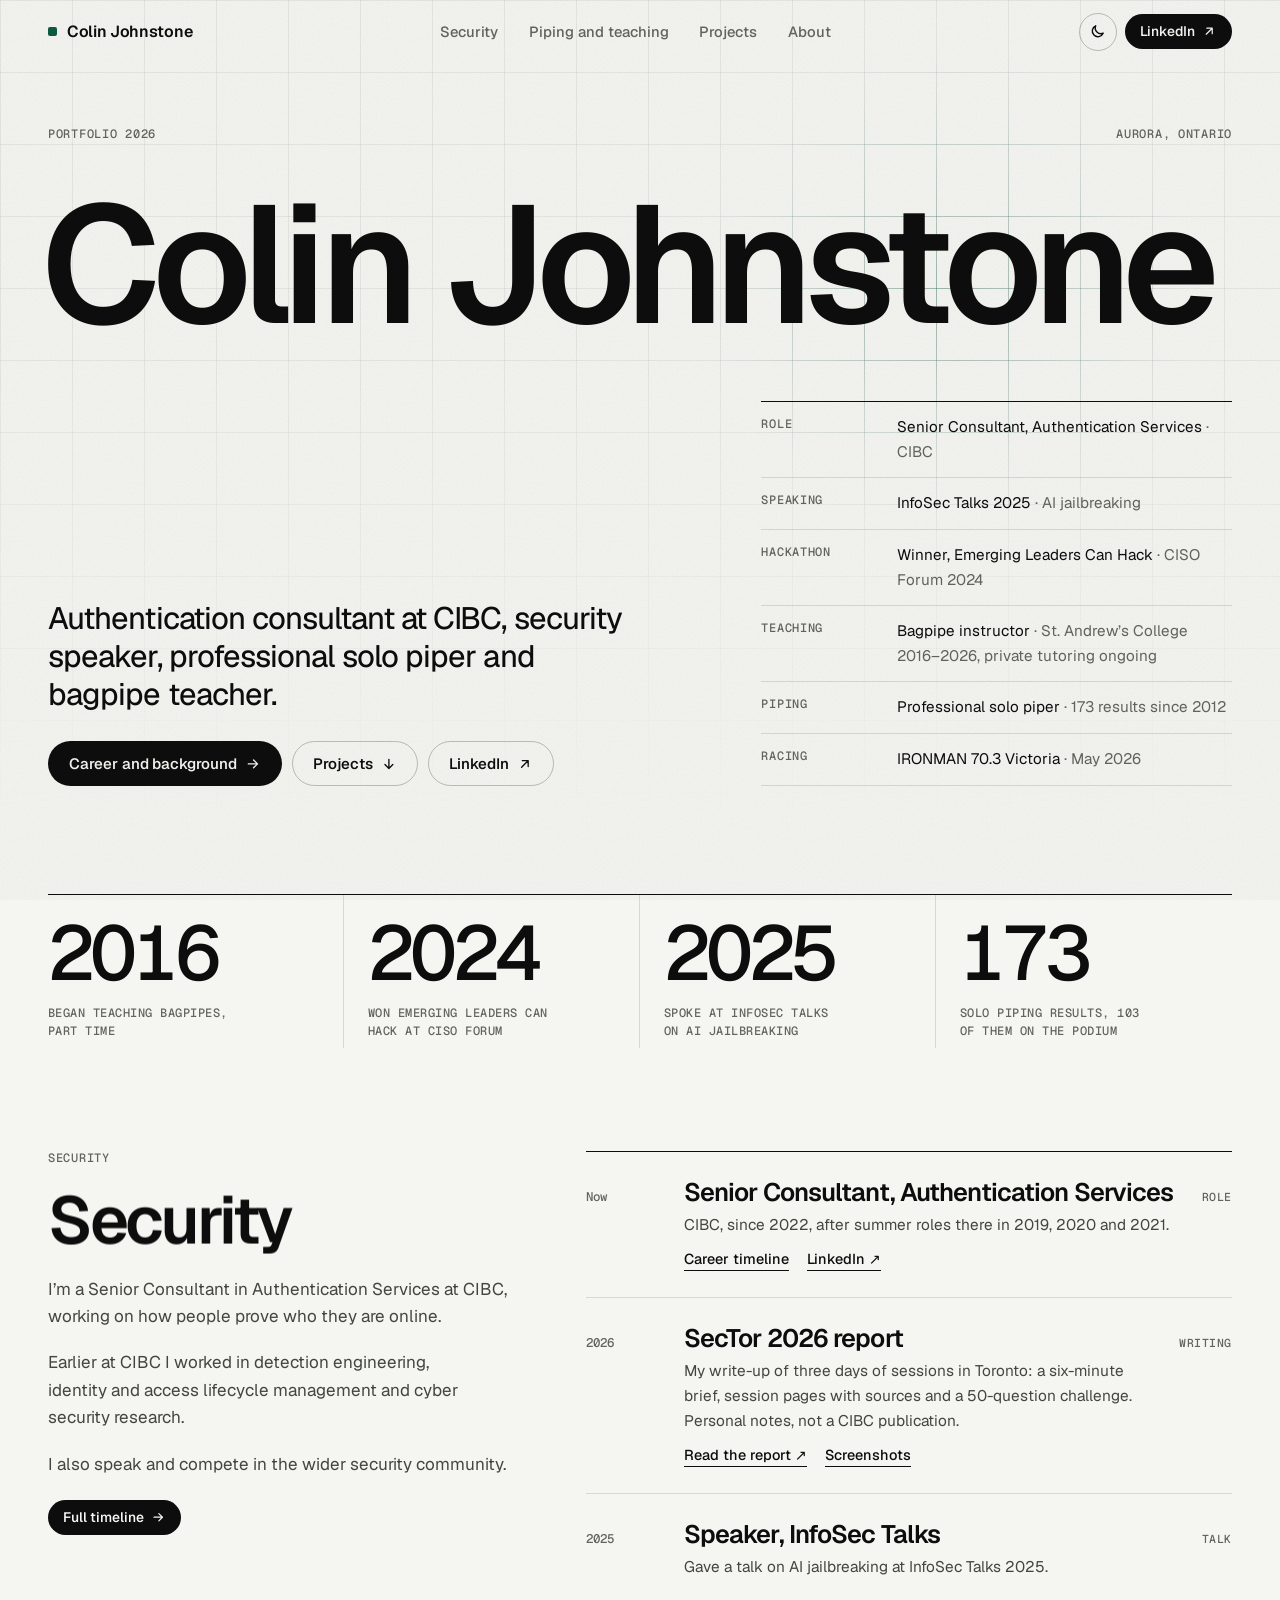
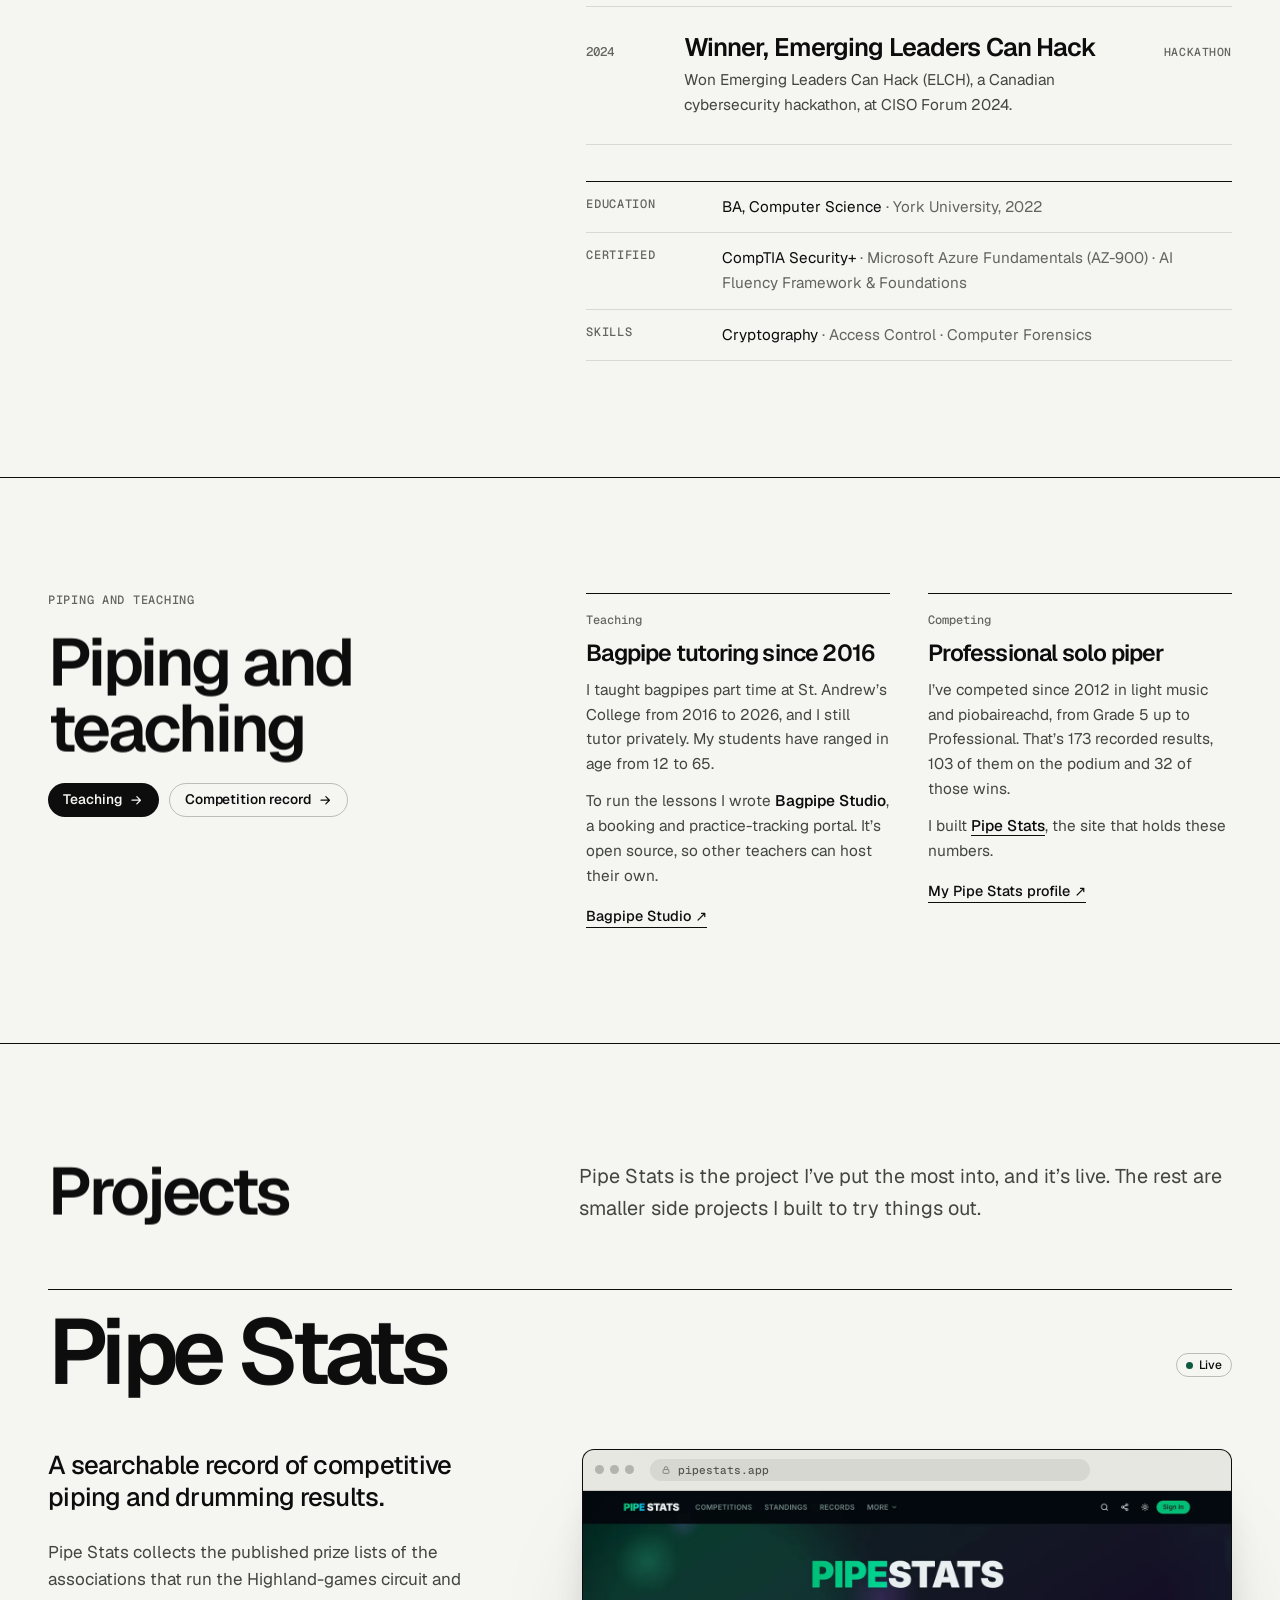
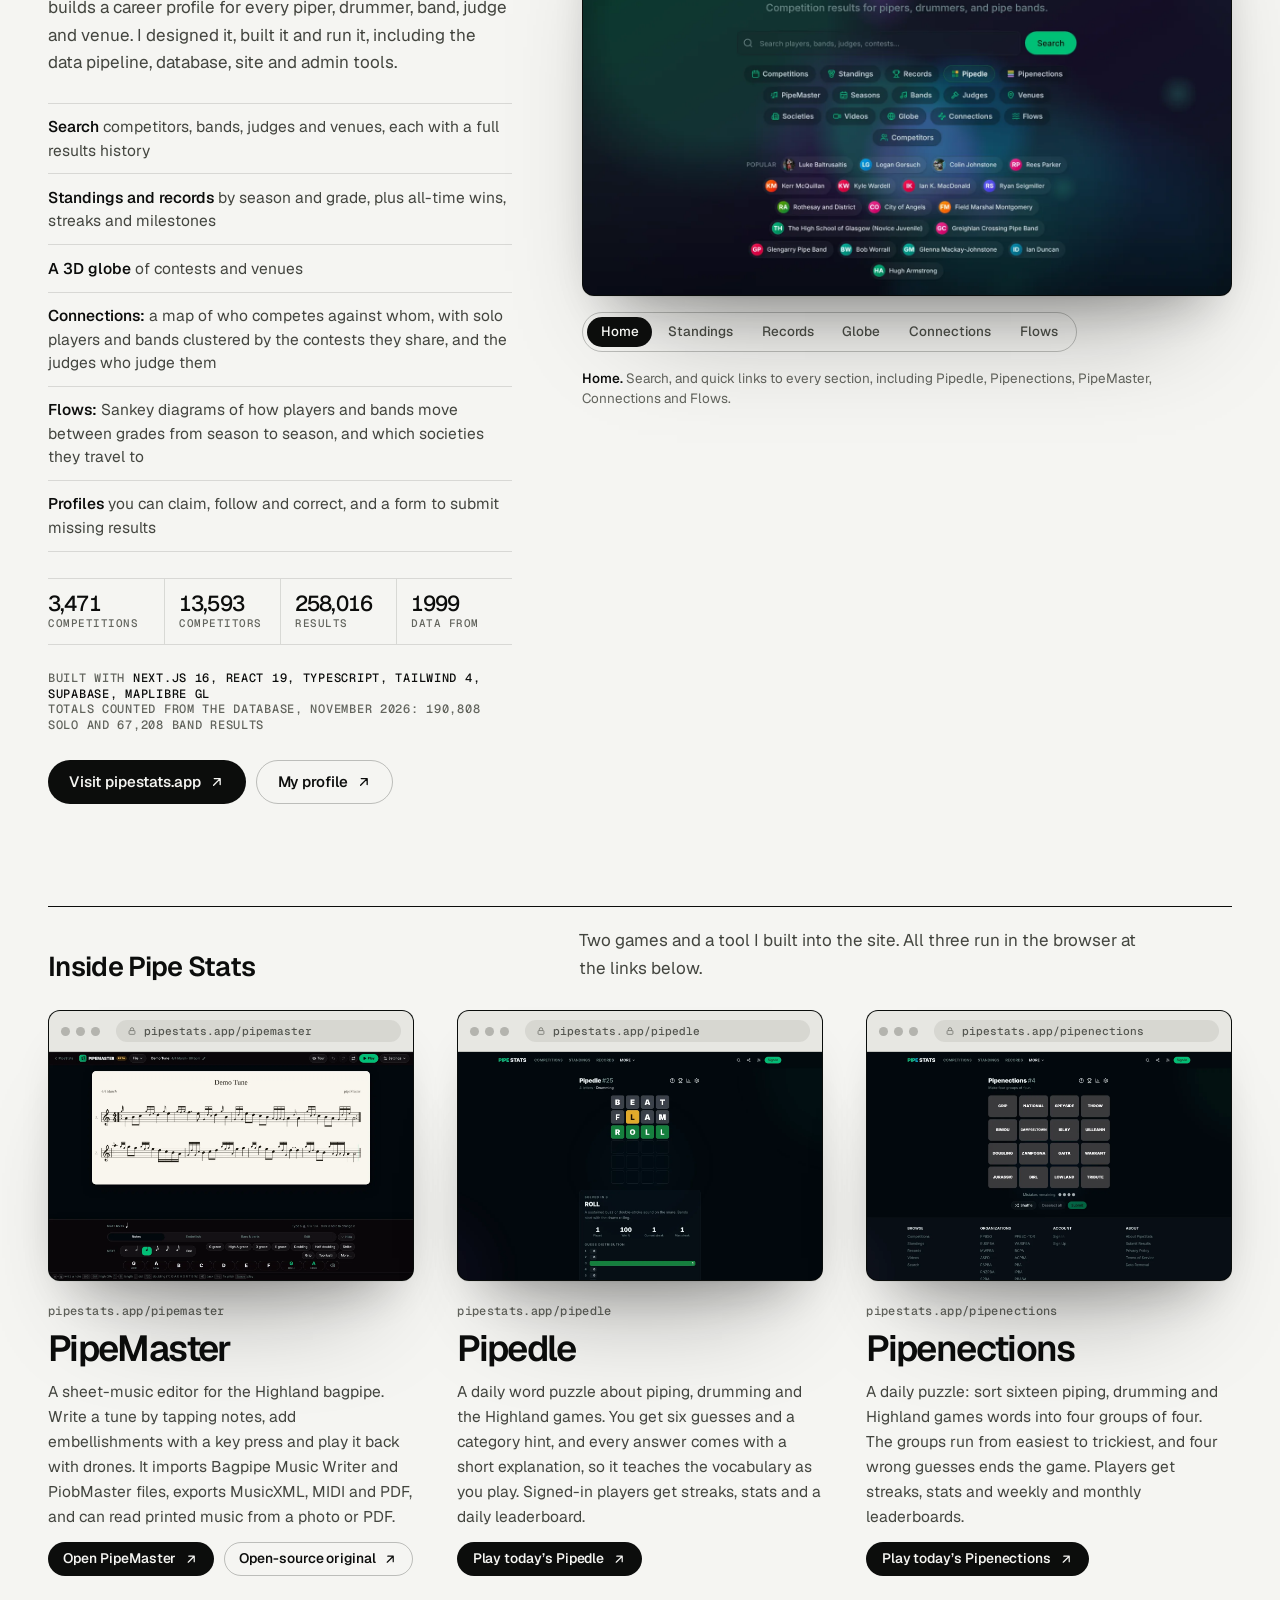
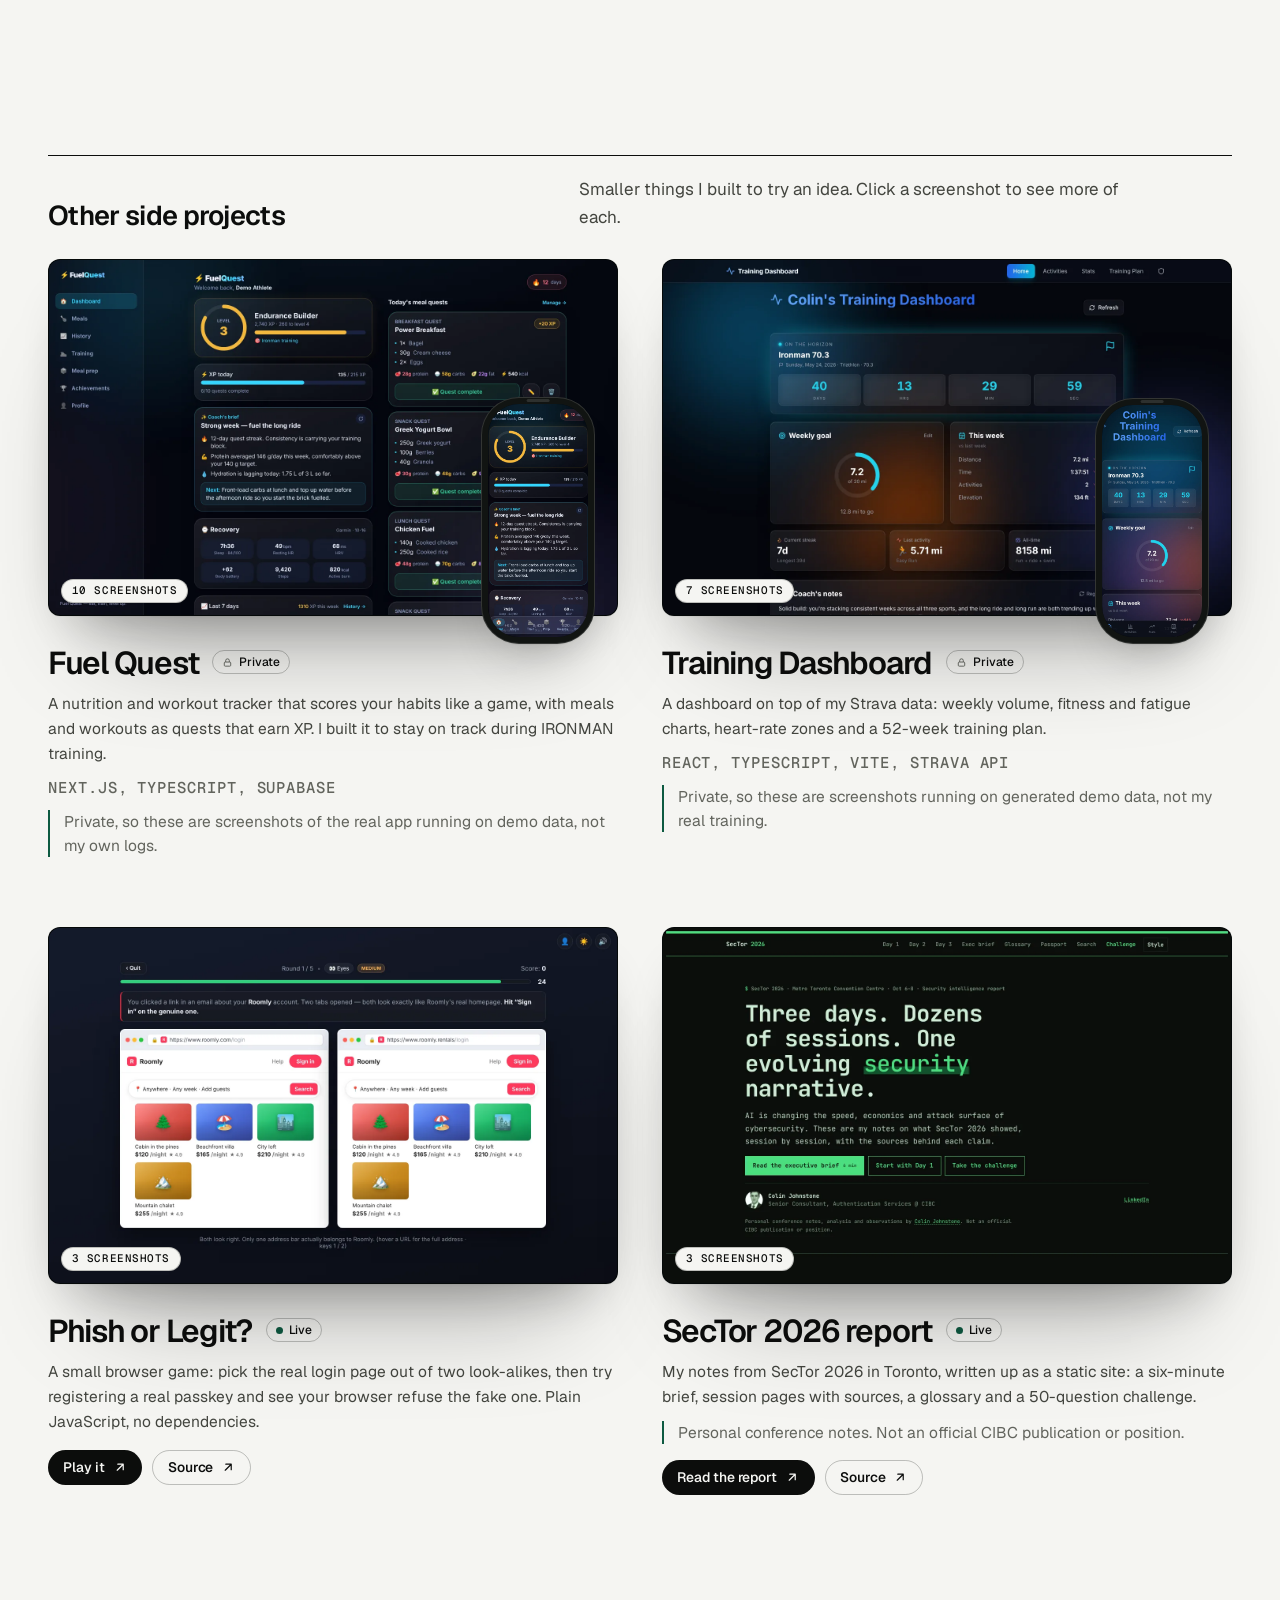
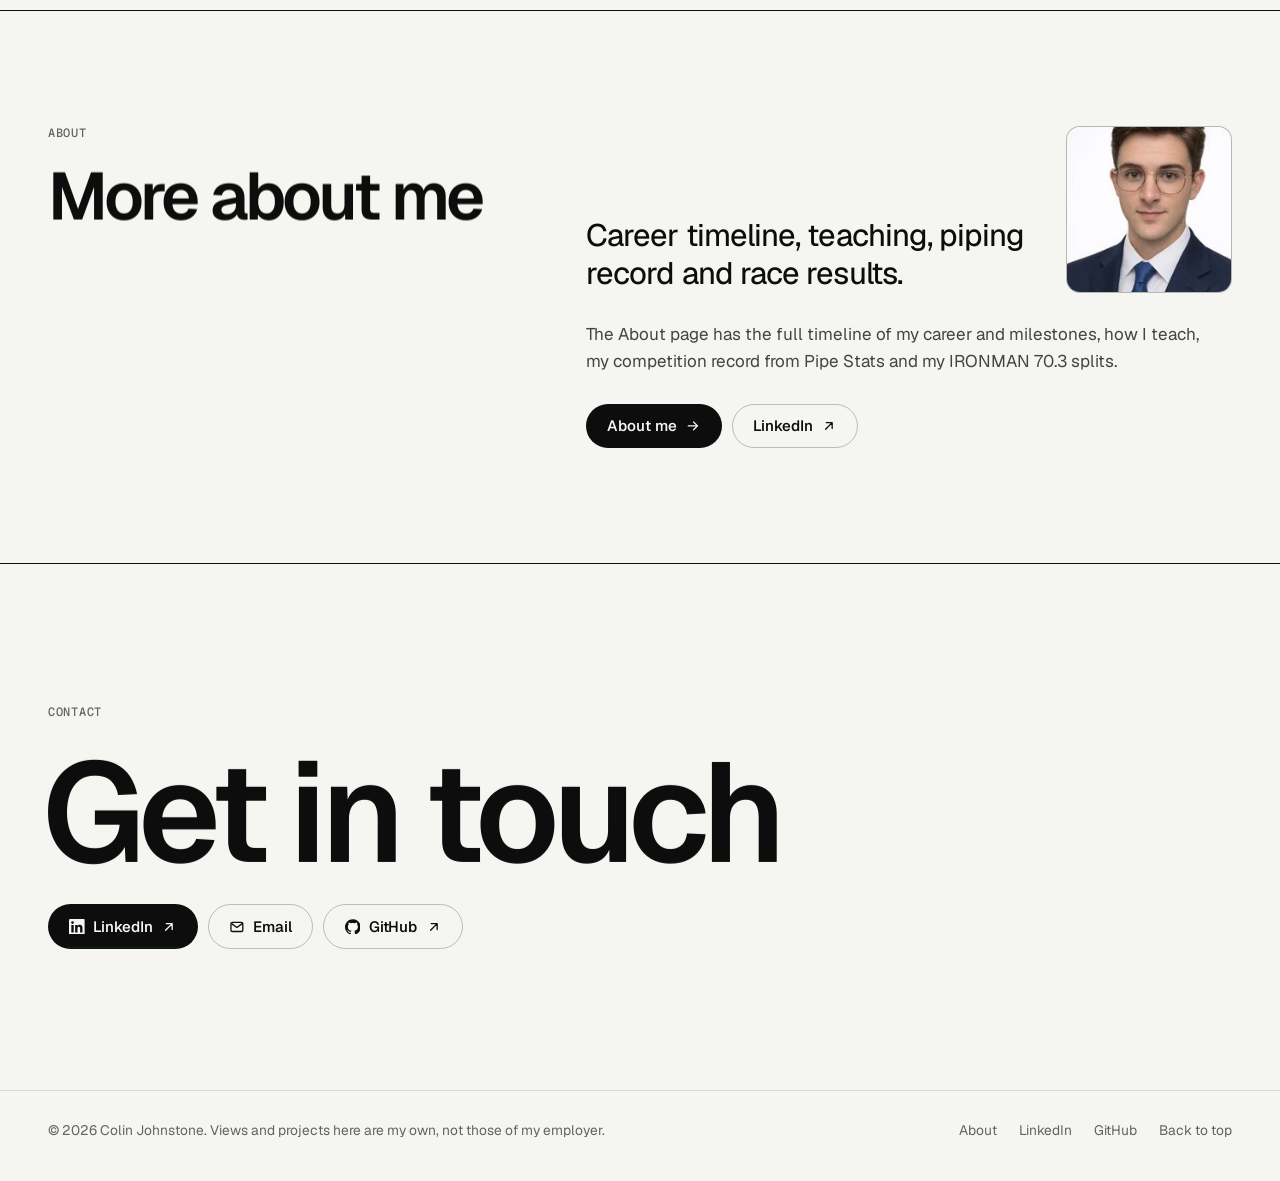
==== index.html @ cc75d5de "Update the Pipe Stats section with Pipenections, Connections and Flows New screenshots, taken from t" ====
<!doctype html>
<html lang="en" data-theme="light">
<head>
<meta charset="utf-8">
<meta name="viewport" content="width=device-width,initial-scale=1,viewport-fit=cover">
<title>Colin Johnstone — Portfolio</title>
<meta name="description" content="Colin Johnstone is a Senior Consultant in Authentication Services at CIBC, a security speaker and hackathon winner, a professional solo piper and a bagpipe teacher. Also on this site: Pipe Stats and a few side projects.">
<meta name="author" content="Colin Johnstone">
<meta name="theme-color" content="#f5f5f2">
<meta property="og:type" content="website">
<meta property="og:title" content="Colin Johnstone — Portfolio">
<meta property="og:description" content="Authentication consultant at CIBC, security speaker, professional solo piper and bagpipe teacher.">
<meta property="og:image" content="https://colinjohnstone.github.io/portfolio/assets/og.png">
<meta name="twitter:card" content="summary_large_image">
<link rel="icon" href="assets/favicon.svg" type="image/svg+xml">
<link rel="preload" href="assets/fonts/geist-latin-wght-normal.woff2" as="font" type="font/woff2" crossorigin>
<script>
  /* set the theme before first paint; the js class gates reveal animations */
  (function(){var d=document.documentElement;d.classList.add('js');var t=null;try{t=localStorage.getItem('theme')}catch(e){}
  if(!t)t=matchMedia('(prefers-color-scheme: dark)').matches?'dark':'light';d.setAttribute('data-theme',t);
  var m=document.querySelector('meta[name=theme-color]');if(m)m.content=t==='dark'?'#0a0b0a':'#f5f5f2'})();
</script>
<link rel="stylesheet" href="assets/css/site.css">
<noscript><style>.reveal,.reveal-clip{opacity:1!important;transform:none!important;clip-path:none!important}.wi{transform:none!important}</style></noscript>
</head>
<body class="page-home">
<a class="skip" href="#main">Skip to content</a>

<svg width="0" height="0" style="position:absolute" aria-hidden="true" focusable="false">
  <symbol id="i-arrow" viewBox="0 0 24 24"><path d="M7 17 17 7M8 7h9v9" fill="none" stroke="currentColor" stroke-width="2" stroke-linecap="round" stroke-linejoin="round"/></symbol>
  <symbol id="i-down" viewBox="0 0 24 24"><path d="M12 5v14M6 13l6 6 6-6" fill="none" stroke="currentColor" stroke-width="2" stroke-linecap="round" stroke-linejoin="round"/></symbol>
  <symbol id="i-right" viewBox="0 0 24 24"><path d="M5 12h14M13 6l6 6-6 6" fill="none" stroke="currentColor" stroke-width="2" stroke-linecap="round" stroke-linejoin="round"/></symbol>
  <symbol id="i-left" viewBox="0 0 24 24"><path d="M19 12H5M11 6l-6 6 6 6" fill="none" stroke="currentColor" stroke-width="2" stroke-linecap="round" stroke-linejoin="round"/></symbol>
  <symbol id="i-x" viewBox="0 0 24 24"><path d="M6 6l12 12M18 6 6 18" fill="none" stroke="currentColor" stroke-width="2" stroke-linecap="round"/></symbol>
  <symbol id="i-lock" viewBox="0 0 24 24"><rect x="5" y="11" width="14" height="9" rx="2" fill="none" stroke="currentColor" stroke-width="2"/><path d="M8 11V8a4 4 0 0 1 8 0v3" fill="none" stroke="currentColor" stroke-width="2"/></symbol>
  <symbol id="i-sun" viewBox="0 0 24 24"><circle cx="12" cy="12" r="4" fill="none" stroke="currentColor" stroke-width="2"/><path d="M12 2v2M12 20v2M4.9 4.9l1.4 1.4M17.7 17.7l1.4 1.4M2 12h2M20 12h2M4.9 19.1l1.4-1.4M17.7 6.3l1.4-1.4" stroke="currentColor" stroke-width="2" stroke-linecap="round"/></symbol>
  <symbol id="i-moon" viewBox="0 0 24 24"><path d="M20 14.5A8 8 0 0 1 9.5 4 8 8 0 1 0 20 14.5z" fill="none" stroke="currentColor" stroke-width="2" stroke-linejoin="round"/></symbol>
  <symbol id="i-mail" viewBox="0 0 24 24"><rect x="3" y="5" width="18" height="14" rx="2" fill="none" stroke="currentColor" stroke-width="2"/><path d="m4 7 8 6 8-6" fill="none" stroke="currentColor" stroke-width="2" stroke-linejoin="round"/></symbol>
  <symbol id="i-in" viewBox="0 0 24 24"><path fill="currentColor" d="M20.447 20.452h-3.554v-5.569c0-1.328-.027-3.037-1.852-3.037-1.853 0-2.136 1.445-2.136 2.939v5.667H9.351V9h3.414v1.561h.046c.477-.9 1.637-1.85 3.37-1.85 3.601 0 4.267 2.37 4.267 5.455v6.286zM5.337 7.433a2.062 2.062 0 1 1 0-4.125 2.062 2.062 0 0 1 0 4.125zm1.782 13.019H3.555V9h3.564v11.452zM22.225 0H1.771C.792 0 0 .774 0 1.729v20.542C0 23.227.792 24 1.771 24h20.451C23.2 24 24 23.227 24 22.271V1.729C24 .774 23.2 0 22.222 0z"/></symbol>
  <symbol id="i-gh" viewBox="0 0 24 24"><path fill="currentColor" d="M12 .297c-6.63 0-12 5.373-12 12 0 5.303 3.438 9.8 8.205 11.385.6.113.82-.258.82-.577 0-.285-.01-1.04-.015-2.04-3.338.724-4.042-1.61-4.042-1.61C4.422 18.07 3.633 17.7 3.633 17.7c-1.087-.744.084-.729.084-.729 1.205.084 1.838 1.236 1.838 1.236 1.07 1.835 2.809 1.305 3.495.998.108-.776.417-1.305.76-1.605-2.665-.3-5.466-1.332-5.466-5.93 0-1.31.465-2.38 1.235-3.22-.135-.303-.54-1.523.105-3.176 0 0 1.005-.322 3.3 1.23.96-.267 1.98-.399 3-.405 1.02.006 2.04.138 3 .405 2.28-1.552 3.285-1.23 3.285-1.23.645 1.653.24 2.873.12 3.176.765.84 1.23 1.91 1.23 3.22 0 4.61-2.805 5.625-5.475 5.92.42.36.81 1.096.81 2.22 0 1.606-.015 2.896-.015 3.286 0 .315.21.69.825.57C20.565 22.092 24 17.592 24 12.297c0-6.627-5.373-12-12-12"/></symbol>
</svg>

<div class="progress" aria-hidden="true"><i></i></div>
<div class="grain" aria-hidden="true"></div>

<header class="site-header" data-header>
  <a class="brand" href="./" aria-label="Colin Johnstone, home"><i aria-hidden="true"></i>Colin Johnstone</a>
  <nav class="nav" aria-label="Primary" data-nav>
    <a href="#security" data-spy="security">Security</a>
    <a href="#piping" data-spy="piping">Piping and teaching</a>
    <a href="#projects" data-spy="projects">Projects</a>
    <a href="about/">About</a>
  </nav>
  <div class="header-actions">
    <button class="icon-btn" type="button" data-theme-toggle aria-label="Switch to dark theme"><svg aria-hidden="true"><use href="#i-moon"/></svg></button>
    <a class="btn btn-primary btn-sm" href="https://www.linkedin.com/in/colin-johnstone-7a982a187/" target="_blank" rel="me noopener">LinkedIn <svg class="arr" aria-hidden="true"><use href="#i-arrow"/></svg></a>
    <button class="menu-btn" type="button" aria-expanded="false" aria-controls="mobile-menu" data-menu>Menu</button>
  </div>
</header>
<div class="mobile-menu" id="mobile-menu" data-mobile-menu aria-hidden="true">
  <a href="#security" style="--i:0">Security</a>
  <a href="#piping" style="--i:1">Piping and teaching</a>
  <a href="#projects" style="--i:2">Projects</a>
  <a href="about/" style="--i:3">About</a>
  <div class="mm-foot">
    <a class="btn btn-primary btn-sm" href="https://www.linkedin.com/in/colin-johnstone-7a982a187/" target="_blank" rel="me noopener">LinkedIn <svg class="arr" aria-hidden="true"><use href="#i-arrow"/></svg></a>
    <a class="btn btn-ghost btn-sm" href="https://github.com/ColinJohnstone" target="_blank" rel="noopener">GitHub <svg class="arr" aria-hidden="true"><use href="#i-arrow"/></svg></a>
  </div>
</div>

<main id="main">

<!-- ============================ HERO ============================ -->
<section class="hero" id="top" data-hero>
  <div class="hero-grid" aria-hidden="true"></div>
  <div class="container">
    <div class="hero-top label reveal"><span>Portfolio 2026</span><span>Aurora, Ontario</span></div>
    <h1 class="display" data-split>Colin Johnstone</h1>
    <div class="hero-lower">
      <div class="hero-copy">
        <p class="lead reveal" style="--d:500">Authentication consultant at CIBC, security speaker, professional solo piper and bagpipe teacher.</p>
        <div class="actions reveal" style="--d:620">
          <a class="btn btn-primary" href="about/">Career and background <svg class="fwd" aria-hidden="true"><use href="#i-right"/></svg></a>
          <a class="btn btn-ghost" href="#projects">Projects <svg class="dwn" aria-hidden="true"><use href="#i-down"/></svg></a>
          <a class="btn btn-ghost" href="https://www.linkedin.com/in/colin-johnstone-7a982a187/" target="_blank" rel="me noopener">LinkedIn <svg class="arr" aria-hidden="true"><use href="#i-arrow"/></svg></a>
        </div>
      </div>
      <dl class="glance reveal" style="--d:600">
        <div><dt>Role</dt><dd>Senior Consultant, Authentication Services <span>· CIBC</span></dd></div>
        <div><dt>Speaking</dt><dd>InfoSec Talks 2025 <span>· AI jailbreaking</span></dd></div>
        <div><dt>Hackathon</dt><dd>Winner, Emerging Leaders Can Hack <span>· CISO Forum 2024</span></dd></div>
        <div><dt>Teaching</dt><dd>Bagpipe instructor <span>· St. Andrew’s College 2016–2026, private tutoring ongoing</span></dd></div>
        <div><dt>Piping</dt><dd>Professional solo piper <span>· 173 results since 2012</span></dd></div>
        <div><dt>Racing</dt><dd>IRONMAN 70.3 Victoria <span>· May 2026</span></dd></div>
      </dl>
    </div>
  </div>
</section>

<!-- ============================ HIGHLIGHTS ============================ -->
<section class="stats container" aria-label="Highlights">
  <dl class="stat-grid">
    <div class="stat reveal"><dt>Began teaching bagpipes, part time</dt><dd>2016</dd></div>
    <div class="stat reveal" style="--d:100"><dt>Won Emerging Leaders Can Hack at CISO Forum</dt><dd>2024</dd></div>
    <div class="stat reveal" style="--d:200"><dt>Spoke at InfoSec Talks on AI jailbreaking</dt><dd>2025</dd></div>
    <div class="stat reveal" style="--d:300"><dt>Solo piping results, 103 of them on the podium</dt><dd><span data-count="173">173</span></dd></div>
  </dl>
</section>

<!-- ============================ SECURITY ============================ -->
<section class="section" id="security" style="padding-top:0">
  <div class="container">
    <div class="split">
      <div class="sticky">
        <span class="label reveal">Security</span>
        <h2 class="h2" data-split>Security</h2>
        <div class="prose reveal" style="--d:150">
          <p>I’m a Senior Consultant in Authentication Services at CIBC, working on how people prove who they are online.</p>
          <p>Earlier at CIBC I worked in detection engineering, identity and access lifecycle management and cyber security research.</p>
          <p>I also speak and compete in the wider security community.</p>
        </div>
        <div class="actions reveal" style="--d:250">
          <a class="btn btn-primary btn-sm" href="about/#career">Full timeline <svg class="fwd" aria-hidden="true"><use href="#i-right"/></svg></a>
        </div>
      </div>
      <div style="display:grid;gap:36px">
      <ul class="record">
        <li class="reveal">
          <time>Now</time>
          <div><h3>Senior Consultant, Authentication Services</h3><p>CIBC, since 2022, after summer roles there in 2019, 2020 and 2021.</p>
            <div class="links"><a class="link" href="about/#career">Career timeline</a><a class="link" href="https://www.linkedin.com/in/colin-johnstone-7a982a187/" target="_blank" rel="me noopener">LinkedIn ↗</a></div></div>
          <span class="kind">Role</span>
        </li>
        <li class="reveal">
          <time>2026</time>
          <div><h3>SecTor 2026 report</h3><p>My write-up of three days of sessions in Toronto: a six-minute brief, session pages with sources and a 50-question challenge. Personal notes, not a CIBC publication.</p>
            <div class="links"><a class="link" href="https://colinjohnstone.github.io/sector-2026/" target="_blank" rel="noopener">Read the report ↗</a><a class="link" href="#sector-2026">Screenshots</a></div></div>
          <span class="kind">Writing</span>
        </li>
        <li class="reveal">
          <time>2025</time>
          <div><h3>Speaker, InfoSec Talks</h3><p>Gave a talk on AI jailbreaking at InfoSec Talks 2025.</p></div>
          <span class="kind">Talk</span>
        </li>
        <li class="reveal">
          <time>2024</time>
          <div><h3>Winner, Emerging Leaders Can Hack</h3><p>Won Emerging Leaders Can Hack (ELCH), a Canadian cybersecurity hackathon, at CISO Forum 2024.</p></div>
          <span class="kind">Hackathon</span>
        </li>
      </ul>
      <dl class="glance reveal">
        <div><dt>Education</dt><dd>BA, Computer Science <span>· York University, 2022</span></dd></div>
        <div><dt>Certified</dt><dd>CompTIA Security+ <span>· Microsoft Azure Fundamentals (AZ-900) · AI Fluency Framework &amp; Foundations</span></dd></div>
        <div><dt>Skills</dt><dd>Cryptography <span>· Access Control · Computer Forensics</span></dd></div>
      </dl>
      </div>
    </div>
  </div>
</section>

<!-- ============================ PIPING AND TEACHING ============================ -->
<section class="section" id="piping" style="border-top:1px solid var(--ink)">
  <div class="container">
    <div class="split">
      <div class="sticky">
        <span class="label reveal">Piping and teaching</span>
        <h2 class="h2" data-split>Piping and teaching</h2>
        <div class="actions reveal" style="--d:200">
          <a class="btn btn-primary btn-sm" href="about/#teaching">Teaching <svg class="fwd" aria-hidden="true"><use href="#i-right"/></svg></a>
          <a class="btn btn-ghost btn-sm" href="about/#piping">Competition record <svg class="fwd" aria-hidden="true"><use href="#i-right"/></svg></a>
        </div>
      </div>
      <div class="cards-2">
        <article class="card reveal">
          <span class="no">Teaching</span>
          <h3>Bagpipe tutoring since 2016</h3>
          <p>I taught bagpipes part time at St. Andrew’s College from 2016 to 2026, and I still tutor privately. My students have ranged in age from 12 to 65.</p>
          <p>To run the lessons I wrote <b>Bagpipe Studio</b>, a booking and practice-tracking portal. It’s open source, so other teachers can host their own.</p>
          <div class="links"><a class="link" href="https://github.com/ColinJohnstone/bagpipe-studio-template" target="_blank" rel="noopener">Bagpipe Studio ↗</a></div>
        </article>
        <article class="card reveal" style="--d:100">
          <span class="no">Competing</span>
          <h3>Professional solo piper</h3>
          <p>I’ve competed since 2012 in light music and piobaireachd, from Grade 5 up to Professional. That’s 173 recorded results, 103 of them on the podium and 32 of those wins.</p>
          <p>I built <a class="link" href="#pipe-stats">Pipe Stats</a>, the site that holds these numbers.</p>
          <div class="links"><a class="link" href="https://pipestats.app/competitors/johnstone-colin" target="_blank" rel="noopener">My Pipe Stats profile ↗</a></div>
        </article>
      </div>
    </div>
  </div>
</section>

<!-- ============================ PROJECTS ============================ -->
<section class="section" id="projects" style="border-top:1px solid var(--ink);padding-bottom:0">
  <div class="container">
    <header class="section-head">
      <h2 class="h2" data-split>Projects</h2>
      <p class="copy reveal" style="--d:150">Pipe Stats is the project I’ve put the most into, and it’s live. The rest are smaller side projects I built to try things out.</p>
    </header>
  </div>

<!-- ======================== PIPE STATS ======================== -->
<article class="project" id="pipe-stats" style="padding-top:0">
  <div class="container">
    <header class="project-head solo">
      <h3 class="h2 project-title" data-split>Pipe Stats</h3>
      <div class="chips"><span class="chip chip-live"><i class="dot"></i>Live</span></div>
    </header>
    <div class="project-grid">
      <div class="project-text">
        <p class="project-pitch reveal">A searchable record of competitive piping and drumming results.</p>
        <p class="copy reveal">Pipe Stats collects the published prize lists of the associations that run the Highland-games circuit and builds a career profile for every piper, drummer, band, judge and venue. I designed it, built it and run it, including the data pipeline, database, site and admin tools.</p>
        <ul class="feature-list reveal">
          <li><b>Search</b> competitors, bands, judges and venues, each with a full results history</li>
          <li><b>Standings and records</b> by season and grade, plus all-time wins, streaks and milestones</li>
          <li><b>A 3D globe</b> of contests and venues</li>
          <li><b>Connections:</b> a map of who competes against whom, with solo players and bands clustered by the contests they share, and the judges who judge them</li>
          <li><b>Flows:</b> Sankey diagrams of how players and bands move between grades from season to season, and which societies they travel to</li>
          <li><b>Profiles</b> you can claim, follow and correct, and a form to submit missing results</li>
        </ul>
        <dl class="facts reveal"><div><dd>3,471</dd><dt>competitions</dt></div><div><dd>13,593</dd><dt>competitors</dt></div><div><dd>258,016</dd><dt>results</dt></div><div><dd>1999</dd><dt>data from</dt></div></dl>
        <p class="label reveal">Built with <b>Next.js 16, React 19, TypeScript, Tailwind 4, Supabase, MapLibre GL</b><br>Totals counted from the database, November 2026: 190,808 solo and 67,208 band results</p>
        <div class="actions reveal">
          <a class="btn btn-primary" href="https://pipestats.app" target="_blank" rel="noopener">Visit pipestats.app <svg class="arr" aria-hidden="true"><use href="#i-arrow"/></svg></a>
          <a class="btn btn-ghost" href="https://pipestats.app/competitors/johnstone-colin" target="_blank" rel="noopener">My profile <svg class="arr" aria-hidden="true"><use href="#i-arrow"/></svg></a>
        </div>
      </div>
      <div class="project-media pin">
        <div class="showcase reveal" data-showcase data-gallery="Pipe Stats">
          <div class="device">
            <div class="device-bar"><i></i><i></i><i></i><span class="url"><svg aria-hidden="true"><use href="#i-lock"/></svg>pipestats.app</span></div>
            <div class="device-screen">
              <figure class="shot is-active" data-lb data-title="Home" data-caption="<b>Home.</b> Search, and quick links to every section, including Pipedle, Pipenections, PipeMaster, Connections and Flows."><img src="assets/img/ps-home.webp" width="1440" height="900" alt="Pipe Stats home page with a search bar and quick links to Competitions, Standings, Records, Pipedle, Pipenections, PipeMaster, Connections, Flows and more." loading="lazy"></figure>
              <figure class="shot" data-lb data-title="Standings" data-caption="<b>Standings.</b> The 2026 season by grade, across every society."><img src="assets/img/ps-standings.webp" width="1440" height="900" alt="Pipe Stats 2026 standings page showing season leaders for light music, piobaireachd, drumming and pipe bands." loading="lazy"></figure>
              <figure class="shot" data-lb data-title="Records" data-caption="<b>Records and milestones.</b> Most wins, longest streaks, longest careers."><img src="assets/img/ps-records.webp" width="1440" height="900" alt="Pipe Stats records page with cards for most wins and longest winning streak." loading="lazy"></figure>
              <figure class="shot" data-lb data-title="Globe" data-caption="<b>Globe.</b> Every contest and venue, clustered by society."><img src="assets/img/ps-globe.webp" width="1440" height="900" alt="Pipe Stats 3D globe with clusters of contests across North America and the UK." loading="lazy"></figure>
              <figure class="shot" data-lb data-title="Connections" data-caption="<b>Connections.</b> Solo players as circles, clustered by the contests they share. Switch to bands, add the judges or group by society."><img src="assets/img/ps-connections.webp" width="1440" height="900" alt="Pipe Stats Connections map: thousands of coloured circles in clusters labelled by society and grade, such as EUSPBA Grade 1 and PPBSO Grade 2." loading="lazy"></figure>
              <figure class="shot" data-lb data-title="Flows" data-caption="<b>Flows.</b> Each column is a season. The bands show where players went next, from grade to grade, with those who joined or stopped."><img src="assets/img/ps-flows.webp" width="1440" height="900" alt="Pipe Stats Flows page: a Sankey diagram of solo players moving between grades from 2021 to 2026, with New and Stopped blocks." loading="lazy"></figure>
            </div>
          </div>
          <div class="tabs" role="tablist" aria-label="Pipe Stats screens"></div>
          <p class="caption" aria-live="polite"></p>
        </div>
      </div>
    </div>

    <div style="margin-top:clamp(56px,8vw,104px)">
      <div class="subhead">
        <h3 class="h3 reveal">Inside Pipe Stats</h3>
        <p class="reveal">Two games and a tool I built into the site. All three run in the browser at the links below.</p>
      </div>
      <div class="sub-grid">
        <article class="sub-card reveal" data-gallery="PipeMaster" id="pipemaster">
          <div class="device">
            <div class="device-bar"><i></i><i></i><i></i><span class="url"><svg aria-hidden="true"><use href="#i-lock"/></svg>pipestats.app/pipemaster</span></div>
            <div class="device-screen" data-showcase-mini>
              <figure class="shot is-active" data-lb data-title="Editor" data-caption="<b>PipeMaster.</b> A demo tune engraved in pipe-music style."><img src="assets/img/pm-editor.webp" width="1440" height="900" alt="PipeMaster editor showing an engraved bagpipe tune with a note palette underneath." loading="lazy"></figure>
              <figure class="shot" data-lb data-title="Embellishments" data-caption="<b>Embellishments.</b> Doublings, grips, taorluaths and birls from the palette."><img src="assets/img/pm-embellish.webp" width="1440" height="900" alt="PipeMaster embellishment palette with grace notes, doublings, strikes and grips." loading="lazy"></figure>
            </div>
          </div>
          <div class="sub-body">
            <span class="path">pipestats.app/pipemaster</span>
            <h4>PipeMaster</h4>
            <p>A sheet-music editor for the Highland bagpipe. Write a tune by tapping notes, add embellishments with a key press and play it back with drones. It imports Bagpipe Music Writer and PiobMaster files, exports MusicXML, MIDI and PDF, and can read printed music from a photo or PDF.</p>
            <div class="actions">
              <a class="btn btn-primary btn-sm" href="https://pipestats.app/pipemaster" target="_blank" rel="noopener">Open PipeMaster <svg class="arr" aria-hidden="true"><use href="#i-arrow"/></svg></a>
              <a class="btn btn-ghost btn-sm" href="https://github.com/ColinJohnstone/pipeMaster" target="_blank" rel="noopener">Open-source original <svg class="arr" aria-hidden="true"><use href="#i-arrow"/></svg></a>
            </div>
          </div>
        </article>
        <article class="sub-card reveal" style="--d:120" data-gallery="Pipedle" id="pipedle">
          <div class="device">
            <div class="device-bar"><i></i><i></i><i></i><span class="url"><svg aria-hidden="true"><use href="#i-lock"/></svg>pipestats.app/pipedle</span></div>
            <div class="device-screen single" style="cursor:zoom-in">
              <figure class="shot" data-lb data-title="Pipedle" data-caption="<b>Pipedle #25.</b> Solved in three guesses: ROLL, a drumming term."><img src="assets/img/pd-board.webp" width="1440" height="900" alt="Pipedle word puzzle board with a solved four-letter word and a definition." loading="lazy"></figure>
            </div>
          </div>
          <div class="sub-body">
            <span class="path">pipestats.app/pipedle</span>
            <h4>Pipedle</h4>
            <p>A daily word puzzle about piping, drumming and the Highland games. You get six guesses and a category hint, and every answer comes with a short explanation, so it teaches the vocabulary as you play. Signed-in players get streaks, stats and a daily leaderboard.</p>
            <div class="actions">
              <a class="btn btn-primary btn-sm" href="https://pipestats.app/pipedle" target="_blank" rel="noopener">Play today’s Pipedle <svg class="arr" aria-hidden="true"><use href="#i-arrow"/></svg></a>
            </div>
          </div>
        </article>
        <article class="sub-card reveal" style="--d:240" data-gallery="Pipenections" id="pipenections">
          <div class="device">
            <div class="device-bar"><i></i><i></i><i></i><span class="url"><svg aria-hidden="true"><use href="#i-lock"/></svg>pipestats.app/pipenections</span></div>
            <div class="device-screen" data-showcase-mini>
              <figure class="shot is-active" data-lb data-title="Board" data-caption="<b>Pipenections #4.</b> Sixteen tiles to sort into four groups of four."><img src="assets/img/pn-board.webp" width="1440" height="900" alt="Pipenections board with sixteen word tiles, including SPEYSIDE, UILLEANN, GRIP and WARRANT, and four mistakes remaining." loading="lazy"></figure>
              <figure class="shot" data-lb data-title="Solved" data-caption="<b>Solved.</b> The four groups run from easiest (yellow) to trickiest (purple), with a streak and stats."><img src="assets/img/pn-solved.webp" width="1440" height="900" alt="A solved Pipenections puzzle: whisky regions, bagpipes of other lands, light music embellishments and hidden Scottish islands, with play statistics underneath." loading="lazy"></figure>
            </div>
          </div>
          <div class="sub-body">
            <span class="path">pipestats.app/pipenections</span>
            <h4>Pipenections</h4>
            <p>A daily puzzle: sort sixteen piping, drumming and Highland games words into four groups of four. The groups run from easiest to trickiest, and four wrong guesses ends the game. Players get streaks, stats and weekly and monthly leaderboards.</p>
            <div class="actions">
              <a class="btn btn-primary btn-sm" href="https://pipestats.app/pipenections" target="_blank" rel="noopener">Play today’s Pipenections <svg class="arr" aria-hidden="true"><use href="#i-arrow"/></svg></a>
            </div>
          </div>
        </article>
      </div>
    </div>
  </div>
</article>

<!-- ======================== SIDE PROJECTS ======================== -->
<div class="side" id="side-projects">
  <div class="container">
    <div class="subhead">
      <h3 class="h3 reveal">Other side projects</h3>
      <p class="reveal">Smaller things I built to try an idea. Click a screenshot to see more of each.</p>
    </div>
    <div class="side-grid">

      <article class="side-card reveal" id="fuel-quest" data-gallery="Fuel Quest">
        <figure class="side-main" data-lb data-caption="<b>Dashboard.</b> Level, quests, the daily brief and recovery metrics, on desktop.">
          <div class="side-shot"><img src="assets/img/fq-desk-dashboard.webp" width="1440" height="900" alt="Fuel Quest desktop dashboard with sidebar navigation, level card, daily brief, recovery metrics and meal quests." loading="lazy"><span class="side-count">10 screenshots</span></div>
          <div class="side-phone" aria-hidden="true"><div class="phone"><div class="screen"><img src="assets/img/fq-dashboard.webp" width="780" height="1688" alt="" loading="lazy"></div></div></div>
        </figure>
        <figure data-lb hidden data-caption="<b>On a phone.</b> Level, XP today and the daily brief."><img src="assets/img/fq-dashboard.webp" width="780" height="1688" alt="Fuel Quest dashboard on a phone with a level progress ring, XP today and a daily brief." loading="lazy"></figure>
        <figure data-lb hidden data-caption="<b>Meal quests.</b> Each meal is a quest with a macro breakdown and an XP reward."><img src="assets/img/fq-quests.webp" width="780" height="1688" alt="Today's meal quests with ingredients, macros and completed states." loading="lazy"></figure>
        <figure data-lb hidden data-caption="<b>Meals.</b> Calorie and macro ring, quick-log presets and the day’s log."><img src="assets/img/fq-meals.webp" width="780" height="1688" alt="Meals page with a calorie ring, protein, carbs and fat bars and a log button." loading="lazy"></figure>
        <figure data-lb hidden data-caption="<b>Training.</b> Swim, bike, run, strength and brick sessions with weekly totals."><img src="assets/img/fq-workouts.webp" width="780" height="1688" alt="Training page showing this week's sessions, time, XP and recent workouts." loading="lazy"></figure>
        <figure data-lb hidden data-caption="<b>Achievements.</b> Ten badges, from First Quest to Ironman."><img src="assets/img/fq-achievements.webp" width="780" height="1688" alt="Achievements grid with unlocked and locked badges." loading="lazy"></figure>
        <figure data-lb hidden data-caption="<b>History.</b> Weight trend and an adaptive calorie target."><img src="assets/img/fq-history.webp" width="780" height="1688" alt="History page with a smoothed weight trend chart and an adaptive maintenance-calorie estimate." loading="lazy"></figure>
        <figure data-lb hidden data-caption="<b>Meal prep.</b> A grocery list and a Sunday prep checklist."><img src="assets/img/fq-prep.webp" width="780" height="1688" alt="Meal prep mode with a grocery list and prep session." loading="lazy"></figure>
        <figure data-lb hidden data-caption="<b>Desktop history.</b> Weight trend, adaptive target and the food diary."><img src="assets/img/fq-desk-history.webp" width="1440" height="900" alt="Fuel Quest desktop history page." loading="lazy"></figure>
        <figure data-lb hidden data-caption="<b>Welcome.</b> The pitch: turn fuelling into a quest."><img src="assets/img/fq-landing.webp" width="780" height="1688" alt="Fuel Quest landing page: Turn your fueling into a quest." loading="lazy"></figure>
        <div class="side-body">
          <div class="side-title"><h4>Fuel Quest</h4><span class="chip chip-private"><svg aria-hidden="true"><use href="#i-lock"/></svg>Private</span></div>
          <p>A nutrition and workout tracker that scores your habits like a game, with meals and workouts as quests that earn XP. I built it to stay on track during IRONMAN training.</p>
          <p class="label">Next.js, TypeScript, Supabase</p>
          <p class="note">Private, so these are screenshots of the real app running on demo data, not my own logs.</p>
        </div>
      </article>

      <article class="side-card reveal" style="--d:100" id="training-dashboard" data-gallery="Training Dashboard">
        <figure class="side-main" data-lb data-caption="<b>Home.</b> Race countdown, weekly goal and this-week comparison.">
          <div class="side-shot"><img src="assets/img/td-home.webp" width="1440" height="900" alt="Training Dashboard home with an IRONMAN 70.3 countdown, weekly goal ring and this-week stats." loading="lazy"><span class="side-count">7 screenshots</span></div>
          <div class="side-phone" aria-hidden="true"><div class="phone"><div class="screen"><img src="assets/img/td-mobile.webp" width="780" height="1688" alt="" loading="lazy"></div></div></div>
        </figure>
        <figure data-lb hidden data-caption="<b>Activities.</b> Weekly volume by sport and the full activity list."><img src="assets/img/td-activities.webp" width="1440" height="900" alt="Activities page with weekly volume chart and by-sport totals." loading="lazy"></figure>
        <figure data-lb hidden data-caption="<b>Stats.</b> Training calendar heatmap and fitness and fatigue."><img src="assets/img/td-stats.webp" width="1440" height="900" alt="Stats page with a training calendar heatmap and fitness and fatigue chart." loading="lazy"></figure>
        <figure data-lb hidden data-caption="<b>Zones and records.</b> Heart-rate zones, pace distribution and longest efforts."><img src="assets/img/td-stats-zones.webp" width="1440" height="900" alt="Heart-rate zones, run pace distribution and records panel." loading="lazy"></figure>
        <figure data-lb hidden data-caption="<b>Training plan.</b> Week 47 of 52 with a swipeable day view."><img src="assets/img/td-plan.webp" width="1440" height="900" alt="Training plan page with overall progress and daily workout cards." loading="lazy"></figure>
        <figure data-lb hidden data-caption="<b>Activity detail.</b> Pace, heart rate, cadence and per-mile splits."><img src="assets/img/td-detail.webp" width="1440" height="900" alt="Activity detail modal for a long run with per-mile splits." loading="lazy"></figure>
        <figure data-lb hidden data-caption="<b>On a phone.</b> The same dashboard on a small screen."><img src="assets/img/td-mobile.webp" width="780" height="1688" alt="Training Dashboard on a phone." loading="lazy"></figure>
        <div class="side-body">
          <div class="side-title"><h4>Training Dashboard</h4><span class="chip chip-private"><svg aria-hidden="true"><use href="#i-lock"/></svg>Private</span></div>
          <p>A dashboard on top of my Strava data: weekly volume, fitness and fatigue charts, heart-rate zones and a 52-week training plan.</p>
          <p class="label">React, TypeScript, Vite, Strava API</p>
          <p class="note">Private, so these are screenshots running on generated demo data, not my real training.</p>
        </div>
      </article>

      <article class="side-card reveal" id="phish-or-legit" data-gallery="Phish or Legit?">
        <figure class="side-main" data-lb data-caption="<b>A round.</b> Two identical Roomly pages; only one address bar is real.">
          <div class="side-shot"><img src="assets/img/ph-round.webp" width="1440" height="900" alt="Two look-alike Roomly homepages side by side with different web addresses." loading="lazy"><span class="side-count">3 screenshots</span></div>
        </figure>
        <figure data-lb hidden data-caption="<b>Start.</b> Register a passkey, or play with your eyes."><img src="assets/img/ph-title.webp" width="1440" height="900" alt="Phish or Legit start screen with a Register a passkey panel and play modes." loading="lazy"></figure>
        <figure data-lb hidden data-caption="<b>The reveal.</b> The swapped ending is boxed in red, with the technique and difficulty."><img src="assets/img/ph-reveal.webp" width="1440" height="900" alt="Result panel explaining that roomly.rentals is a wrong-TLD imposter of roomly.com." loading="lazy"></figure>
        <div class="side-body">
          <div class="side-title"><h4>Phish or Legit?</h4><span class="chip chip-live"><i class="dot"></i>Live</span></div>
          <p>A small browser game: pick the real login page out of two look-alikes, then try registering a real passkey and see your browser refuse the fake one. Plain JavaScript, no dependencies.</p>
          <div class="actions">
            <a class="btn btn-primary btn-sm" href="https://phish-or-legit-nu.vercel.app" target="_blank" rel="noopener">Play it <svg class="arr" aria-hidden="true"><use href="#i-arrow"/></svg></a>
            <a class="btn btn-ghost btn-sm" href="https://github.com/ColinJohnstone/phish-or-legit" target="_blank" rel="noopener">Source <svg class="arr" aria-hidden="true"><use href="#i-arrow"/></svg></a>
          </div>
        </div>
      </article>

      <article class="side-card reveal" style="--d:100" id="sector-2026" data-gallery="SecTor 2026 report">
        <figure class="side-main" data-lb data-caption="<b>Home.</b> The thesis, day cards and a topic map.">
          <div class="side-shot"><img src="assets/img/sc-home.webp" width="1440" height="900" alt="SecTor 2026 report home page in a terminal style." loading="lazy"><span class="side-count">3 screenshots</span></div>
        </figure>
        <figure data-lb hidden data-caption="<b>Day 2.</b> Each day has its own typography and colour."><img src="assets/img/sc-day2.webp" width="1440" height="900" alt="SecTor 2026 day two page: The threat is already on the device." loading="lazy"></figure>
        <figure data-lb hidden data-caption="<b>The challenge.</b> Fifty questions drawn from the sessions."><img src="assets/img/sc-challenge.webp" width="1440" height="900" alt="SecTor 2026 challenge page: How much of SecTor did you take away?" loading="lazy"></figure>
        <div class="side-body">
          <div class="side-title"><h4>SecTor 2026 report</h4><span class="chip chip-live"><i class="dot"></i>Live</span></div>
          <p>My notes from SecTor 2026 in Toronto, written up as a static site: a six-minute brief, session pages with sources, a glossary and a 50-question challenge.</p>
          <p class="note">Personal conference notes. Not an official CIBC publication or position.</p>
          <div class="actions">
            <a class="btn btn-primary btn-sm" href="https://colinjohnstone.github.io/sector-2026/" target="_blank" rel="noopener">Read the report <svg class="arr" aria-hidden="true"><use href="#i-arrow"/></svg></a>
            <a class="btn btn-ghost btn-sm" href="https://github.com/ColinJohnstone/sector-2026" target="_blank" rel="noopener">Source <svg class="arr" aria-hidden="true"><use href="#i-arrow"/></svg></a>
          </div>
        </div>
      </article>

    </div>
  </div>
</div>
</section>

<!-- ============================ ABOUT TEASER ============================ -->
<section class="section" style="border-top:1px solid var(--ink)">
  <div class="container">
    <div class="split">
      <div class="sticky"><span class="label reveal">About</span><h2 class="h2" data-split>More about me</h2></div>
      <div style="display:grid;gap:28px;justify-items:start">
        <div class="about-top" style="margin:0;width:100%">
          <p class="lead reveal">Career timeline, teaching, piping record and race results.</p>
          <div class="portrait reveal"><img src="assets/img/colin.webp" width="192" height="192" alt="Portrait of Colin Johnstone" loading="lazy"></div>
        </div>
        <p class="copy reveal">The About page has the full timeline of my career and milestones, how I teach, my competition record from Pipe Stats and my IRONMAN 70.3 splits.</p>
        <div class="actions reveal">
          <a class="btn btn-primary" href="about/">About me <svg class="fwd" aria-hidden="true"><use href="#i-right"/></svg></a>
          <a class="btn btn-ghost" href="https://www.linkedin.com/in/colin-johnstone-7a982a187/" target="_blank" rel="me noopener">LinkedIn <svg class="arr" aria-hidden="true"><use href="#i-arrow"/></svg></a>
        </div>
      </div>
    </div>
  </div>
</section>

<!-- ============================ CONTACT ============================ -->
<section class="cta" id="contact">
  <div class="container cta-grid">
    <span class="label reveal">Contact</span>
    <h2 class="display" data-split>Get in touch</h2>
    <div class="actions reveal" style="--d:300">
      <a class="btn btn-primary" href="https://www.linkedin.com/in/colin-johnstone-7a982a187/" target="_blank" rel="me noopener"><svg aria-hidden="true"><use href="#i-in"/></svg>LinkedIn <svg class="arr" aria-hidden="true"><use href="#i-arrow"/></svg></a>
      <a class="btn btn-ghost" href="mailto:colinjohnstone4@gmail.com"><svg aria-hidden="true"><use href="#i-mail"/></svg>Email</a>
      <a class="btn btn-ghost" href="https://github.com/ColinJohnstone" target="_blank" rel="noopener"><svg aria-hidden="true"><use href="#i-gh"/></svg>GitHub <svg class="arr" aria-hidden="true"><use href="#i-arrow"/></svg></a>
    </div>
  </div>
</section>

</main>

<footer class="site-footer">
  <div class="container foot">
    <small>© 2026 Colin Johnstone. Views and projects here are my own, not those of my employer.</small>
    <nav aria-label="Footer">
      <a href="about/">About</a>
      <a href="https://www.linkedin.com/in/colin-johnstone-7a982a187/" target="_blank" rel="me noopener">LinkedIn</a>
      <a href="https://github.com/ColinJohnstone" target="_blank" rel="noopener">GitHub</a>
      <a href="#top" data-top>Back to top</a>
    </nav>
  </div>
</footer>

<div class="lightbox" data-lightbox role="dialog" aria-modal="true" aria-label="Screenshot viewer" aria-hidden="true">
  <button class="lb-btn lb-close" type="button" aria-label="Close viewer"><svg aria-hidden="true"><use href="#i-x"/></svg></button>
  <button class="lb-btn lb-prev" type="button" aria-label="Previous screenshot"><svg aria-hidden="true"><use href="#i-left"/></svg></button>
  <button class="lb-btn lb-next" type="button" aria-label="Next screenshot"><svg aria-hidden="true"><use href="#i-right"/></svg></button>
  <figure class="lb-fig"><img alt="" src="[data-uri]"></figure>
  <div class="lb-meta"><span class="lb-cap" aria-live="polite"></span><span class="lb-count"></span></div>
</div>

<script src="assets/js/ui.js" defer></script>
<script src="assets/js/gallery.js" defer></script>
</body>
</html>
---- assets/css/site.css ----
/* ==========================================================================
   Colin Johnstone — portfolio
   A restrained system: neutral paper and ink, one green accent, hairline rules,
   a single grotesk family. Motion is functional (reveals, hover, scroll depth).
   No framework, no build step.
   1 fonts · 2 tokens · 3 base · 4 type · 5 buttons & chips · 6 texture
   7 header · 8 hero · 9 stats · 10 sections & records · 11 projects · 12 devices
   13 showcase · 14 sub-projects & side projects · 15 lightbox · 16 about · 17 footer
   18 motion · 19 responsive · 20 reduced motion
   ========================================================================== */

/* 1 · fonts (self-hosted, SIL OFL: see assets/fonts/licenses) ------------------ */
@font-face{font-family:"Geist";src:url("../fonts/geist-latin-wght-normal.woff2") format("woff2");font-weight:100 900;font-style:normal;font-display:swap}
@font-face{font-family:"Geist Mono";src:url("../fonts/geist-mono-latin-wght-normal.woff2") format("woff2");font-weight:100 900;font-style:normal;font-display:swap}

/* 2 · tokens ----------------------------------------------------------------------- */
:root{
  color-scheme:light;
  --bg:#f5f5f2; --bg-2:#ecece7; --surface:#ffffff;
  --ink:#0c0d0c; --ink-2:#43453f; --ink-3:#62645d;
  --line:rgba(12,13,12,.12); --line-2:rgba(12,13,12,.24);
  --accent:#0d5a41; --accent-ink:#ffffff; --accent-soft:rgba(13,90,65,.09);
  --grid:rgba(12,13,12,.06); --grid-hi:rgba(13,90,65,.34);
  --device:#0b0d0c; --device-bar:#e7e7e2; --device-bar-ink:#53554f; --device-line:rgba(12,13,12,.16);
  --shadow:0 1px 1px rgba(12,13,12,.05),0 28px 50px -26px rgba(12,13,12,.30),0 70px 110px -56px rgba(12,13,12,.38);
  --glass:rgba(245,245,242,.78);
  --font:"Geist",system-ui,-apple-system,"Segoe UI",Roboto,"Helvetica Neue",Arial,sans-serif;
  --mono:"Geist Mono",ui-monospace,"SF Mono",Menlo,Consolas,monospace;
  --ease:cubic-bezier(.22,.8,.2,1); --ease-io:cubic-bezier(.65,0,.35,1);
  --gut:clamp(20px,4vw,48px); --maxw:1240px; --header-h:64px; --r:14px;
}
:root[data-theme="dark"]{
  color-scheme:dark;
  --bg:#0a0b0a; --bg-2:#111311; --surface:#151715;
  --ink:#f1f1ed; --ink-2:#b8bab3; --ink-3:#8d8f88;
  --line:rgba(241,241,237,.12); --line-2:rgba(241,241,237,.24);
  --accent:#74d6ae; --accent-ink:#04140d; --accent-soft:rgba(116,214,174,.12);
  --grid:rgba(241,241,237,.055); --grid-hi:rgba(116,214,174,.36);
  --device-bar:#1a1d1a; --device-bar-ink:#a9aba4; --device-line:rgba(241,241,237,.16);
  --shadow:0 1px 1px rgba(0,0,0,.4),0 30px 60px -28px rgba(0,0,0,.85),0 80px 120px -60px rgba(0,0,0,.9);
  --glass:rgba(10,11,10,.72);
}

/* 3 · base ----------------------------------------------------------------------------- */
*,*::before,*::after{box-sizing:border-box}
html{-webkit-text-size-adjust:100%;scroll-behavior:smooth;scroll-padding-top:calc(var(--header-h) + 12px)}
body{margin:0;background:var(--bg);color:var(--ink-2);font:400 clamp(1rem,.96rem + .18vw,1.0625rem)/1.62 var(--font);
  -webkit-font-smoothing:antialiased;-moz-osx-font-smoothing:grayscale;text-rendering:optimizeLegibility;
  font-feature-settings:"ss01","calt";overflow-x:clip;transition:background-color .5s var(--ease),color .5s var(--ease)}
img,svg,canvas,video{display:block;max-width:100%}
img{height:auto}
a{color:inherit;text-decoration:none}
button{font:inherit;color:inherit;background:none;border:0;padding:0;cursor:pointer}
h1,h2,h3,h4,p,ul,ol,dl,dd,figure{margin:0}
ul,ol{padding:0;list-style:none}
:focus{outline:none}
:focus-visible{outline:2px solid var(--accent);outline-offset:3px;border-radius:6px}
::selection{background:var(--ink);color:var(--bg)}
.sr-only{position:absolute!important;width:1px;height:1px;overflow:hidden;clip:rect(0 0 0 0);white-space:nowrap}
.skip{position:fixed;left:16px;top:-80px;z-index:300;background:var(--ink);color:var(--bg);padding:.7em 1.1em;border-radius:10px;font-weight:600;transition:top .3s var(--ease)}
.skip:focus{top:12px}
[hidden]{display:none!important}

/* 4 · type ------------------------------------------------------------------------------ */
.container{width:100%;max-width:calc(var(--maxw) + var(--gut)*2);margin-inline:auto;padding-inline:var(--gut)}
.label{font:500 .75rem/1.3 var(--mono);letter-spacing:.06em;text-transform:uppercase;color:var(--ink-3)}
.label b{color:var(--ink);font-weight:500}
.display,.h2,.h3{color:var(--ink);font-family:var(--font);font-weight:600;text-wrap:balance}
.display{font-size:clamp(3.6rem,13vw,12rem);line-height:.88;letter-spacing:-.05em;margin-left:-.045em}
.h2{font-size:clamp(2.3rem,5.2vw,4.6rem);line-height:.98;letter-spacing:-.045em}
.h3{font-size:clamp(1.3rem,1.1rem + .8vw,1.7rem);line-height:1.15;letter-spacing:-.025em}
.display em,.h2 em,.h3 em{font-style:normal;color:var(--ink-3)}
.lead{color:var(--ink);font-size:clamp(1.3rem,1.05rem + 1.1vw,2.1rem);line-height:1.22;letter-spacing:-.03em;font-weight:450;text-wrap:pretty;max-width:30ch}
.lead em{font-style:normal;color:var(--ink-3)}
.copy{max-width:58ch;text-wrap:pretty}
.copy b{color:var(--ink);font-weight:600}
.prose{display:grid;gap:1.1em;max-width:58ch;text-wrap:pretty}
.prose b{color:var(--ink);font-weight:600}
.muted{color:var(--ink-3)}
.mono{font-family:var(--mono)}
.num{font-variant-numeric:tabular-nums}
.link{color:var(--ink);font-weight:500;background:linear-gradient(currentColor,currentColor) 0 100%/100% 1px no-repeat;transition:background-size .4s var(--ease),color .3s}
.link:hover{color:var(--accent);background-size:0 1px;background-position:100% 100%}

/* 5 · buttons & chips ------------------------------------------------------------------- */
.btn{position:relative;display:inline-flex;align-items:center;justify-content:center;gap:.55em;padding:.88em 1.35em;border-radius:99px;
  font:550 .94rem/1 var(--font);letter-spacing:-.005em;white-space:nowrap;overflow:hidden;isolation:isolate;
  border:1px solid transparent;transition:color .35s var(--ease),background-color .35s var(--ease),border-color .35s var(--ease),transform .5s var(--ease)}
.btn svg{width:1.05em;height:1.05em;flex:none;transition:transform .45s var(--ease)}
.btn:hover svg.arr{transform:translate(2px,-2px)}
.btn:hover svg.fwd{transform:translateX(3px)}
.btn:hover svg.dwn{transform:translateY(3px)}
.btn-primary{background:var(--ink);color:var(--bg)}
.btn-primary::before{content:"";position:absolute;inset:0;z-index:-1;background:var(--accent);transform:translateY(101%);transition:transform .5s var(--ease)}
.btn-primary:hover{color:var(--accent-ink)}
.btn-primary:hover::before{transform:none}
.btn-ghost{border-color:var(--line-2);color:var(--ink);background:transparent}
.btn-ghost:hover{border-color:var(--ink);background:var(--ink);color:var(--bg)}
.btn-sm{padding:.66em 1.05em;font-size:.86rem}
.actions{display:flex;flex-wrap:wrap;gap:10px}
.icon-btn{display:inline-grid;place-items:center;width:38px;height:38px;border-radius:50%;border:1px solid var(--line-2);color:var(--ink);transition:background-color .3s,color .3s,border-color .3s}
.icon-btn:hover{background:var(--ink);color:var(--bg);border-color:var(--ink)}
.icon-btn svg{width:17px;height:17px}
.chips{display:flex;flex-wrap:wrap;gap:6px}
.chip{display:inline-flex;align-items:center;gap:.5em;padding:.42em .75em;border-radius:99px;border:1px solid var(--line-2);font:500 .75rem/1 var(--font);color:var(--ink-2);white-space:nowrap}
.chip svg{width:11px;height:11px}
.chip-live,.chip-private{color:var(--ink);border-color:var(--line-2)}
.chip-live .dot{width:7px;height:7px;border-radius:50%;background:var(--accent);animation:pulse 2.4s var(--ease) infinite}
.chip-private svg{color:var(--ink-3)}

/* 6 · texture ---------------------------------------------------------------------------- */
.grain{position:fixed;inset:0;z-index:250;pointer-events:none;opacity:.045;mix-blend-mode:multiply;
  background-image:url("data:image/svg+xml;utf8,<svg xmlns='http://www.w3.org/2000/svg' width='200' height='200'><filter id='n'><feTurbulence type='fractalNoise' baseFrequency='.8' numOctaves='2' stitchTiles='stitch'/><feColorMatrix values='0 0 0 0 0 0 0 0 0 0 0 0 0 0 0 0 0 0 .9 0'/></filter><rect width='100%' height='100%' filter='url(%23n)'/></svg>")}
:root[data-theme="dark"] .grain{mix-blend-mode:screen;opacity:.05;
  background-image:url("data:image/svg+xml;utf8,<svg xmlns='http://www.w3.org/2000/svg' width='200' height='200'><filter id='n'><feTurbulence type='fractalNoise' baseFrequency='.8' numOctaves='2' stitchTiles='stitch'/><feColorMatrix values='0 0 0 0 1 0 0 0 0 1 0 0 0 0 1 0 0 0 .9 0'/></filter><rect width='100%' height='100%' filter='url(%23n)'/></svg>")}
.rule{height:1px;background:var(--line);border:0}

/* 7 · header ------------------------------------------------------------------------------ */
.progress{position:fixed;inset:0 0 auto 0;height:2px;z-index:260;pointer-events:none}
.progress i{display:block;height:100%;width:100%;transform-origin:0 50%;transform:scaleX(var(--p,0));background:var(--accent)}
.site-header{position:fixed;inset:0 0 auto 0;z-index:200;height:var(--header-h);display:flex;align-items:center;justify-content:space-between;gap:20px;padding-inline:var(--gut);
  border-bottom:1px solid transparent;transition:transform .5s var(--ease),background-color .4s,border-color .4s,backdrop-filter .4s}
.site-header.is-solid{background:var(--glass);backdrop-filter:blur(16px) saturate(1.2);-webkit-backdrop-filter:blur(16px) saturate(1.2);border-bottom-color:var(--line)}
.site-header.is-hidden{transform:translateY(-100%)}
.brand{display:inline-flex;align-items:center;gap:10px;color:var(--ink);font:600 1rem/1 var(--font);letter-spacing:-.02em}
.brand i{width:9px;height:9px;background:var(--accent);border-radius:2px;transition:transform .6s var(--ease)}
.brand:hover i{transform:rotate(90deg) scale(1.15)}
.nav{display:flex;align-items:center;gap:4px}
.nav a{position:relative;padding:.55em .9em;font-size:.92rem;font-weight:500;color:var(--ink-3);transition:color .3s}
.nav a::after{content:"";position:absolute;left:.9em;right:.9em;bottom:.25em;height:1px;background:var(--ink);transform:scaleX(0);transform-origin:0 50%;transition:transform .4s var(--ease)}
.nav a:hover,.nav a.is-active,.nav a[aria-current="page"]{color:var(--ink)}
.nav a:hover::after,.nav a.is-active::after,.nav a[aria-current="page"]::after{transform:scaleX(1)}
.header-actions{display:flex;align-items:center;gap:8px}
.menu-btn{display:none;height:38px;padding:0 16px;border-radius:99px;border:1px solid var(--line-2);font:550 .85rem var(--font);color:var(--ink)}
.mobile-menu{position:fixed;inset:0;z-index:190;display:flex;flex-direction:column;justify-content:center;gap:2px;padding:96px var(--gut) 40px;background:var(--bg);
  clip-path:inset(0 0 100% 0);visibility:hidden;transition:clip-path .7s var(--ease-io),visibility 0s .7s}
.mobile-menu.is-open{clip-path:inset(0);visibility:visible;transition:clip-path .7s var(--ease-io)}
.mobile-menu>a:not(.btn){font:600 clamp(2.6rem,12vw,4.4rem)/1.05 var(--font);letter-spacing:-.05em;color:var(--ink);padding:.08em 0;opacity:0;transform:translateY(20px);transition:opacity .5s var(--ease),transform .5s var(--ease)}
.mobile-menu.is-open>a:not(.btn){opacity:1;transform:none;transition-delay:calc(var(--i)*60ms + 250ms)}
.mm-foot{margin-top:28px;display:flex;gap:10px;flex-wrap:wrap}

/* 8 · hero ---------------------------------------------------------------------------------- */
.hero{position:relative;overflow:clip;isolation:isolate;padding-top:calc(var(--header-h) + clamp(36px,7vh,88px));padding-bottom:clamp(40px,6vw,80px)}
.hero-grid{--gx:74%;--gy:34%;position:absolute;inset:0;z-index:-1;pointer-events:none;
  background-image:linear-gradient(to right,var(--grid) 1px,transparent 1px),linear-gradient(to bottom,var(--grid) 1px,transparent 1px);background-size:72px 72px;
  -webkit-mask-image:linear-gradient(to bottom,#000 40%,transparent 96%);mask-image:linear-gradient(to bottom,#000 40%,transparent 96%)}
.hero-grid::after{content:"";position:absolute;inset:0;
  background-image:linear-gradient(to right,var(--grid-hi) 1px,transparent 1px),linear-gradient(to bottom,var(--grid-hi) 1px,transparent 1px);background-size:72px 72px;
  -webkit-mask-image:radial-gradient(circle 340px at var(--gx) var(--gy),#000,transparent 72%);mask-image:radial-gradient(circle 340px at var(--gx) var(--gy),#000,transparent 72%)}
.hero-top{display:flex;justify-content:space-between;gap:16px;margin-bottom:clamp(20px,4vw,48px)}
.hero-lower{display:grid;grid-template-columns:minmax(0,1.15fr) minmax(0,.85fr);gap:clamp(28px,6vw,96px);align-items:end;margin-top:clamp(28px,5vw,64px)}
.hero-copy{display:grid;gap:28px;justify-items:start}
.hero-note{font-size:.95rem;color:var(--ink-3);max-width:46ch}
.glance{display:grid;border-top:1px solid var(--ink)}
.glance>div{display:grid;grid-template-columns:7.5rem 1fr;gap:16px;padding:13px 0;border-bottom:1px solid var(--line);font-size:.95rem}
.glance dt{font:500 .75rem/1.6 var(--mono);letter-spacing:.06em;text-transform:uppercase;color:var(--ink-3)}
.glance dd{color:var(--ink)}
.glance dd span{color:var(--ink-3)}

/* 9 · stats -------------------------------------------------------------------------------------- */
.stats{padding-block:clamp(16px,3vw,32px) clamp(56px,8vw,112px)}
.stat-grid{display:grid;grid-template-columns:repeat(4,1fr);border-top:1px solid var(--ink)}
.stat{display:flex;flex-direction:column-reverse;justify-content:flex-end;gap:14px;padding:22px 24px 8px 0;border-right:1px solid var(--line)}
.stat+.stat{padding-left:24px}
.stat:last-child{border-right:0}
.stat dd{color:var(--ink);font:500 clamp(2.8rem,6vw,5.4rem)/.95 var(--font);letter-spacing:-.06em;font-variant-numeric:tabular-nums}
.stat dd small{font-size:.45em;letter-spacing:-.02em;color:var(--ink-3);margin-left:.06em}
.stat dt{font:500 .75rem/1.5 var(--mono);letter-spacing:.04em;text-transform:uppercase;color:var(--ink-3);max-width:26ch}

/* 10 · sections & records -------------------------------------------------------------------------------------- */
.section{position:relative;padding-block:clamp(64px,9vw,128px)}
.section-head{display:grid;grid-template-columns:minmax(0,5fr) minmax(0,7fr);gap:clamp(20px,5vw,80px);align-items:start;margin-bottom:clamp(32px,5vw,64px)}
.section-head .copy{font-size:clamp(1.05rem,1rem + .3vw,1.25rem);color:var(--ink-2);align-self:end}
.record{border-top:1px solid var(--ink)}
.record li{display:grid;grid-template-columns:4.5rem minmax(0,1fr) auto;gap:clamp(12px,2vw,28px);align-items:baseline;padding:clamp(18px,2.2vw,26px) 0;border-bottom:1px solid var(--line)}
.record time{font:500 .78rem var(--mono);color:var(--ink-3)}
.record h3{color:var(--ink);font:600 clamp(1.25rem,1.1rem + .6vw,1.65rem)/1.15 var(--font);letter-spacing:-.035em}
.record p{margin-top:6px;font-size:.96rem;max-width:56ch}
.record .links{display:flex;flex-wrap:wrap;gap:6px 18px;margin-top:10px;font-size:.9rem}
.record .kind{font:500 .72rem var(--mono);text-transform:uppercase;letter-spacing:.05em;color:var(--ink-3)}

/* 11 · projects ----------------------------------------------------------------------------------------- */
.project{position:relative;padding-block:clamp(52px,7vw,96px)}
.project-head{display:grid;grid-template-columns:3.2rem minmax(0,1fr) auto;gap:clamp(10px,2vw,28px);align-items:end;padding-top:20px;border-top:1px solid var(--ink);margin-bottom:clamp(28px,4.5vw,56px)}
.project-head .no{font:500 .78rem var(--mono);color:var(--ink-3);padding-bottom:.9em}
.project-title{font-size:clamp(2.6rem,7.2vw,6.6rem);line-height:.9;letter-spacing:-.06em}
.project-head .chips{padding-bottom:.9em;justify-content:flex-end}
.project-head.solo{grid-template-columns:minmax(0,1fr) auto}
.project-grid{display:grid;grid-template-columns:minmax(0,5fr) minmax(0,7fr);gap:clamp(32px,5.5vw,88px);align-items:start}
.project--flip .project-grid{grid-template-columns:minmax(0,7fr) minmax(0,5fr)}
.project--flip .project-text{order:2}
.project-text{display:grid;gap:26px;min-width:0}
.project-pitch{color:var(--ink);font-size:clamp(1.2rem,1.05rem + .7vw,1.65rem);line-height:1.25;letter-spacing:-.028em;font-weight:500;text-wrap:balance}
.feature-list{display:grid;border-top:1px solid var(--line)}
.feature-list li{padding:.75em 0;border-bottom:1px solid var(--line);font-size:.97rem;line-height:1.5;color:var(--ink-2)}
.feature-list b{color:var(--ink);font-weight:550}
.facts{display:grid;grid-template-columns:repeat(4,1fr);border-top:1px solid var(--line);border-bottom:1px solid var(--line)}
.facts div{display:grid;gap:2px;padding:14px 12px 14px 0}
.facts div+div{padding-left:14px;border-left:1px solid var(--line)}
.facts dd{color:var(--ink);font:500 1.35rem/1 var(--font);letter-spacing:-.04em;font-variant-numeric:tabular-nums}
.facts dt{font:500 .68rem/1.3 var(--mono);letter-spacing:.05em;text-transform:uppercase;color:var(--ink-3)}
.facts.three{grid-template-columns:repeat(3,1fr)}
.note{display:flex;gap:10px;align-items:flex-start;font-size:.875rem;line-height:1.5;color:var(--ink-3);padding-left:14px;border-left:2px solid var(--accent)}
.note svg{display:none}
.project-media{display:grid;grid-template-columns:minmax(0,1fr);gap:clamp(28px,4vw,48px);min-width:0}
.project-media.pin{position:sticky;top:calc(var(--header-h) + 24px)}

/* 12 · devices ---------------------------------------------------------------------------------------------- */
.device{position:relative;border-radius:12px;background:var(--device);border:1px solid var(--device-line);overflow:hidden;box-shadow:var(--shadow)}
.device-bar{display:flex;align-items:center;gap:6px;padding:9px 12px;background:var(--device-bar);border-bottom:1px solid var(--device-line)}
.device-bar i{width:9px;height:9px;border-radius:50%;background:color-mix(in srgb,var(--device-bar-ink) 35%,transparent)}
.device-bar .url{margin-left:10px;flex:1;min-width:0;max-width:440px;display:flex;align-items:center;gap:7px;padding:4px 11px;border-radius:99px;background:color-mix(in srgb,var(--device-bar-ink) 11%,transparent);
  font:500 .7rem/1.25 var(--mono);color:var(--device-bar-ink);overflow:hidden;text-overflow:ellipsis;white-space:nowrap}
.device-bar .url svg{width:10px;height:10px;flex:none;opacity:.75}
.device-bar .tag{margin-left:auto;font:500 .62rem/1 var(--mono);letter-spacing:.08em;color:var(--device-bar-ink);border:1px solid var(--device-line);border-radius:99px;padding:4px 8px;white-space:nowrap}
.device-screen{position:relative;aspect-ratio:1440/900;background:#05080a;cursor:zoom-in}
.shot{position:absolute;inset:0;opacity:0;transition:opacity .7s var(--ease);pointer-events:none}
.shot.is-active{opacity:1;pointer-events:auto}
.shot img{width:100%;height:100%;object-fit:cover;object-position:top left}
.device-screen.single{cursor:default}
.device-screen.single .shot{position:relative;opacity:1;aspect-ratio:1440/900}
.phone{position:relative;flex:none;width:var(--pw,236px);aspect-ratio:390/844;border-radius:38px;padding:7px;background:#111412;
  box-shadow:inset 0 0 0 1px rgba(255,255,255,.14),var(--shadow)}
.phone::before{content:"";position:absolute;z-index:2;top:2px;left:50%;width:20%;height:3px;translate:-50% 0;border-radius:3px;background:rgba(255,255,255,.12)}
.phone .screen{position:relative;width:100%;height:100%;border-radius:31px;overflow:hidden;background:#05080a}
.phone img{width:100%;height:100%;object-fit:cover;object-position:top}

/* 13 · showcase ------------------------------------------------------------------------------------------------- */
.showcase{display:grid;grid-template-columns:minmax(0,1fr);gap:16px}
.tabs{position:relative;display:flex;flex-wrap:wrap;gap:2px;padding:4px;border-radius:99px;border:1px solid var(--line-2);justify-self:start;max-width:100%}
.tab{position:relative;z-index:1;padding:.6em 1em;border-radius:99px;font:500 .84rem/1 var(--font);color:var(--ink-2);transition:color .3s;overflow:hidden}
.tab:hover{color:var(--ink)}
.tab[aria-selected="true"]{color:var(--bg)}
.tab-pill{position:absolute;z-index:0;top:0;left:0;width:0;height:0;border-radius:99px;background:var(--ink);transition:transform .5s var(--ease),width .5s var(--ease),height .5s var(--ease)}
.tab .bar{position:absolute;left:0;bottom:0;height:2px;width:100%;background:color-mix(in srgb,var(--bg) 55%,transparent);transform:scaleX(0);transform-origin:0 50%}
.tab.is-timing .bar{animation:fill var(--t,6s) linear forwards}
.caption{font:400 .84rem/1.5 var(--font);color:var(--ink-3);min-height:2.6em;max-width:70ch}
.caption b{color:var(--ink);font-weight:550}

/* 14 · sub-projects (inside Pipe Stats) and side projects ------------------------------------------------------------------------------- */
.subhead{display:grid;grid-template-columns:minmax(0,5fr) minmax(0,7fr);gap:clamp(20px,5vw,80px);margin-bottom:28px;align-items:end;padding-top:20px;border-top:1px solid var(--ink)}
.subhead p{color:var(--ink-2);max-width:52ch}
.sub-grid{display:grid;grid-template-columns:repeat(3,minmax(0,1fr));gap:clamp(24px,3.4vw,48px)}
.sub-card{display:grid;gap:22px;align-content:start}
.sub-body{display:grid;gap:12px;max-width:52ch}
.sub-body h4{color:var(--ink);font:600 clamp(1.7rem,1.3rem + 1.2vw,2.3rem)/1 var(--font);letter-spacing:-.045em}
.sub-body p{font-size:.97rem}
.sub-body .path{font:500 .75rem var(--mono);letter-spacing:.03em;color:var(--ink-3)}
.side{padding-block:clamp(52px,7vw,96px) clamp(64px,9vw,128px)}
.side-grid{display:grid;grid-template-columns:repeat(2,minmax(0,1fr));gap:clamp(44px,5.5vw,80px) clamp(24px,3.4vw,48px)}
.side-card{display:grid;gap:30px;align-content:start;min-width:0}
.side-main{position:relative;cursor:zoom-in}
.side-shot{position:relative;aspect-ratio:1440/900;border-radius:12px;overflow:hidden;background:#05080a;border:1px solid var(--device-line);box-shadow:var(--shadow)}
.side-shot img{width:100%;height:100%;object-fit:cover;object-position:top left;transition:transform .9s var(--ease)}
.side-main:hover .side-shot img{transform:scale(1.025)}
.side-count{position:absolute;left:12px;bottom:12px;padding:.5em .9em;border-radius:99px;background:var(--bg);color:var(--ink);border:1px solid var(--line-2);font:500 .68rem/1 var(--mono);letter-spacing:.05em;text-transform:uppercase}
.side-phone{position:absolute;right:4%;bottom:-8%;z-index:2;width:clamp(64px,20%,124px);--pw:100%}
.side-body{display:grid;gap:12px;max-width:54ch}
.side-title{display:flex;flex-wrap:wrap;align-items:center;gap:8px 14px}
.side-body h4{color:var(--ink);font:600 clamp(1.5rem,1.25rem + .9vw,2rem)/1.05 var(--font);letter-spacing:-.04em}
.side-body p{font-size:.97rem}
.side-body .actions{margin-top:4px}

/* 15 · lightbox ------------------------------------------------------------------------------------------------------------ */
.lightbox{position:fixed;inset:0;z-index:400;display:grid;grid-template-rows:1fr auto;place-items:center;padding:clamp(56px,7vw,80px) clamp(14px,4vw,64px) 22px;background:rgba(8,9,8,.93);
  opacity:0;visibility:hidden;transition:opacity .4s var(--ease),visibility .4s}
.lightbox.is-open{opacity:1;visibility:visible}
.lb-fig{position:relative;max-width:min(100%,1500px);max-height:100%;display:grid;place-items:center;min-height:0;min-width:0;transform:scale(.97);transition:transform .5s var(--ease)}
.lightbox.is-open .lb-fig{transform:none}
.lb-fig img{max-height:calc(100svh - 190px);width:auto;max-width:100%;border-radius:10px;border:1px solid rgba(255,255,255,.14);background:#05080a;box-shadow:0 40px 100px -30px #000}
.lb-meta{display:flex;align-items:center;justify-content:space-between;gap:24px;width:min(100%,1100px);color:#d4d6d0;font:400 .84rem/1.5 var(--font);padding-top:14px}
.lb-meta b{color:#fff;font-weight:550}
.lb-count{font:500 .75rem var(--mono);color:#9a9c96;white-space:nowrap}
.lb-btn{position:absolute;z-index:2;width:46px;height:46px;border-radius:50%;display:grid;place-items:center;border:1px solid rgba(255,255,255,.24);background:rgba(20,22,20,.7);color:#f1f1ed;transition:background-color .3s,color .3s}
.lb-btn:hover{background:#f1f1ed;color:#0c0d0c}
.lb-btn svg{width:19px;height:19px}
.lb-close{top:14px;right:clamp(14px,3vw,36px)}
.lb-prev,.lb-next{top:50%;translate:0 -50%}
.lb-prev{left:clamp(10px,2vw,28px)}.lb-next{right:clamp(10px,2vw,28px)}

/* 16 · about ---------------------------------------------------------------------------------------------------------------------- */
.about-hero{position:relative;overflow:clip;isolation:isolate;padding-top:calc(var(--header-h) + clamp(40px,7vw,96px));padding-bottom:clamp(40px,6vw,80px)}
.about-top{display:grid;grid-template-columns:minmax(0,1fr) auto;gap:32px;align-items:end;margin-bottom:clamp(28px,5vw,64px)}
.portrait{width:clamp(112px,13vw,168px);aspect-ratio:1;border-radius:var(--r);overflow:hidden;border:1px solid var(--line-2);background:var(--bg-2)}
.portrait img{width:100%;height:100%;object-fit:cover}
.about-grid{display:grid;grid-template-columns:minmax(0,1.15fr) minmax(0,.85fr);gap:clamp(28px,6vw,96px);align-items:start}
.split{display:grid;grid-template-columns:minmax(0,5fr) minmax(0,7fr);gap:clamp(28px,6vw,96px);align-items:start}
.split .sticky{position:sticky;top:calc(var(--header-h) + 24px);display:grid;gap:22px}
.split .sticky .h2{max-width:11ch}
.about-section{padding-block:clamp(52px,7vw,96px);border-top:1px solid var(--ink)}
.about-section>.container>.label{margin-bottom:20px;display:block}
.filters{display:flex;flex-wrap:wrap;gap:6px;margin-bottom:28px}
.filter{padding:.58em 1em;border-radius:99px;border:1px solid var(--line-2);font:500 .82rem/1 var(--font);color:var(--ink-2);transition:background-color .3s,color .3s,border-color .3s}
.filter:hover{border-color:var(--ink);color:var(--ink)}
.filter[aria-pressed="true"]{background:var(--ink);border-color:var(--ink);color:var(--bg)}
.timeline{position:relative;display:grid;--line-x:150px}
.timeline::before{content:"";position:absolute;left:var(--line-x);top:0;bottom:0;width:1px;background:var(--ink);transform:scaleY(var(--tl,0));transform-origin:50% 0;opacity:.5}
.tl-item{position:relative;display:grid;grid-template-columns:calc(var(--line-x) - 24px) 1fr;gap:48px;padding-block:22px;border-bottom:1px solid var(--line);opacity:0;transform:translateY(16px);transition:opacity .7s var(--ease),transform .7s var(--ease)}
.tl-item.in{opacity:1;transform:none}
.tl-item::before{content:"";position:absolute;left:calc(var(--line-x) - 4px);top:30px;width:9px;height:9px;border-radius:50%;background:var(--bg);border:2px solid var(--ink)}
.tl-item.now::before{background:var(--accent);border-color:var(--accent);animation:pulse 2.4s var(--ease) infinite}
.tl-date{text-align:right;font:500 .78rem/1.4 var(--mono);color:var(--ink-3);padding-top:22px}
.tl-date b{display:block;color:var(--ink);font:500 1.5rem/1 var(--font);letter-spacing:-.04em;margin-bottom:4px}
.tl-body{display:grid;gap:6px;max-width:60ch}
.tl-body .tag{font:500 .7rem var(--mono);letter-spacing:.06em;text-transform:uppercase;color:var(--accent)}
.tl-body h3{color:var(--ink);font:600 1.3rem/1.15 var(--font);letter-spacing:-.03em}
.tl-body p{font-size:.96rem;color:var(--ink-2)}
.li-card{display:grid;gap:14px;padding:20px 0 0;border-top:1px solid var(--line);margin-top:6px}
.li-card p{color:var(--ink-2);max-width:42ch}
.podium{display:grid;gap:18px}
.podium-bar{display:flex;gap:3px;height:44px}
.podium-bar span{flex:0 1 var(--w);min-width:0;border-radius:6px;clip-path:inset(0 100% 0 0);transition:clip-path 1.4s var(--ease);transition-delay:calc(var(--i)*140ms)}
.podium.in .podium-bar span{clip-path:inset(0 0 0 0)}
.podium-bar span:nth-child(1){background:var(--accent)}
.podium-bar span:nth-child(2){background:color-mix(in srgb,var(--accent) 58%,var(--bg))}
.podium-bar span:nth-child(3){background:color-mix(in srgb,var(--accent) 30%,var(--bg))}
.podium-bar span:nth-child(4){background:repeating-linear-gradient(135deg,var(--line-2) 0 2px,transparent 2px 7px)}
.podium-legend{display:grid;grid-template-columns:repeat(4,1fr);gap:10px}
.podium-legend dd{color:var(--ink);font:500 clamp(2rem,3.6vw,3rem)/1 var(--font);letter-spacing:-.055em;font-variant-numeric:tabular-nums}
.podium-legend dt{font:500 .7rem var(--mono);letter-spacing:.05em;text-transform:uppercase;color:var(--ink-3);margin-top:6px}
.bars{display:grid;gap:12px}
.bar-row{display:grid;grid-template-columns:96px 1fr 40px;gap:14px;align-items:center;font:500 .8rem var(--mono);color:var(--ink-2)}
.bar-row .track{height:6px;border-radius:99px;background:var(--bg-2);overflow:hidden}
.bar-row .track i{display:block;height:100%;width:0;border-radius:inherit;background:var(--ink);transition:width 1.3s var(--ease);transition-delay:calc(var(--i)*110ms)}
.bars.in .track i{width:var(--w)}
.bar-row b{text-align:right;color:var(--ink);font-weight:500}
.race{display:grid;gap:16px}
.race-bar{display:flex;gap:3px;height:76px}
.race-bar div{position:relative;border-radius:8px;overflow:hidden;flex:0 1 var(--w);min-width:0;display:grid;align-content:space-between;padding:11px 13px;clip-path:inset(0 100% 0 0 round 8px);transition:clip-path 1.5s var(--ease);transition-delay:calc(var(--i)*200ms)}
.race.in .race-bar div{clip-path:inset(0 0 0 0 round 8px)}
.race-bar .swim{background:color-mix(in srgb,var(--accent) 28%,var(--bg));color:var(--ink)}
.race-bar .bike{background:var(--accent);color:var(--accent-ink)}
.race-bar .run{background:var(--ink);color:var(--bg)}
.race-bar .k{font:500 .66rem var(--mono);letter-spacing:.06em;text-transform:uppercase;opacity:.8;white-space:nowrap}
.race-bar .t{font:500 clamp(.95rem,1.5vw,1.35rem)/1 var(--font);letter-spacing:-.03em;white-space:nowrap;font-variant-numeric:tabular-nums}
.race-legs{display:grid;grid-template-columns:repeat(3,1fr);border-top:1px solid var(--line)}
.leg{display:grid;gap:5px;padding:16px 14px 6px 0}
.leg+.leg{padding-left:16px;border-left:1px solid var(--line)}
.leg .k{font:500 .68rem var(--mono);letter-spacing:.06em;text-transform:uppercase;color:var(--ink-3)}
.leg b{color:var(--ink);font:500 1.9rem/1 var(--font);letter-spacing:-.05em;font-variant-numeric:tabular-nums}
.leg span{font-size:.86rem;color:var(--ink-2)}
.racelog{display:grid;margin-top:6px}
.racelog li{display:grid;grid-template-columns:104px 1fr auto;gap:14px;align-items:baseline;padding:14px 0;border-top:1px solid var(--line);font-size:.95rem}
.racelog time{font:500 .75rem var(--mono);color:var(--ink-3)}
.racelog b{color:var(--ink);font-weight:550}
.racelog span:last-child{font:500 .72rem var(--mono);text-transform:uppercase;letter-spacing:.05em;color:var(--ink-3)}
.cards-3,.cards-2{display:grid;grid-template-columns:repeat(3,minmax(0,1fr));gap:clamp(20px,3vw,40px)}
.cards-2{grid-template-columns:repeat(2,minmax(0,1fr))}
.card{display:grid;gap:12px;align-content:start;padding-top:18px;border-top:1px solid var(--ink)}
.card h3{color:var(--ink);font:600 1.45rem/1.12 var(--font);letter-spacing:-.035em}
.card p{font-size:.96rem}
.card p b{color:var(--ink);font-weight:550}
.card .links{display:flex;flex-wrap:wrap;gap:6px 18px;margin-top:4px;font-size:.9rem}
.card .no{font:500 .75rem var(--mono);color:var(--ink-3)}
.cta{padding-block:clamp(72px,11vw,150px);border-top:1px solid var(--ink)}
.cta-grid{display:grid;gap:30px;justify-items:start}
.cta .display{font-size:clamp(3.2rem,11vw,10rem)}

/* 17 · footer ----------------------------------------------------------------------------------------------------------------------------- */
.site-footer{border-top:1px solid var(--line);padding-block:28px 40px;color:var(--ink-3);font-size:.86rem}
.foot{display:flex;flex-wrap:wrap;gap:16px 40px;justify-content:space-between;align-items:center}
.foot nav{display:flex;flex-wrap:wrap;gap:6px 22px}
.foot a{transition:color .3s}.foot a:hover{color:var(--ink)}
.foot small{display:block;font-size:inherit;max-width:62ch}

/* 18 · motion ------------------------------------------------------------------------------------------------------------------------------------ */
html.js .reveal{opacity:0;transform:translateY(18px);transition:opacity .9s var(--ease),transform .9s var(--ease);transition-delay:calc(var(--d,0)*1ms)}
html.js .reveal.in{opacity:1;transform:none}
html.js .reveal-clip{clip-path:inset(0 0 100% 0 round 12px);transform:translateY(24px);transition:clip-path 1.3s var(--ease),transform 1.3s var(--ease);transition-delay:calc(var(--d,0)*1ms)}
html.js .reveal-clip.in{clip-path:inset(0 0 0 0 round 12px);transform:none}
.w{display:inline-block;overflow:hidden;vertical-align:top;padding-bottom:.12em;margin-bottom:-.12em;padding-right:.05em;margin-right:-.05em}
.wi{display:inline-block;transform:translateY(105%);transition:transform 1s var(--ease);transition-delay:calc(var(--i)*45ms + var(--d,0)*1ms);will-change:transform}
.in .wi,.wi.in{transform:none}
@keyframes pulse{0%{box-shadow:0 0 0 0 color-mix(in srgb,var(--accent) 55%,transparent)}70%,100%{box-shadow:0 0 0 9px transparent}}
@keyframes fill{to{transform:scaleX(1)}}

/* no-JS fallbacks: everything visible, screenshots stacked */
html:not(.js) .device-screen{aspect-ratio:auto;cursor:auto}
html:not(.js) .shot{position:relative;opacity:1;pointer-events:auto;aspect-ratio:1440/900}
html:not(.js) .tl-item,html:not(.js) .wi{opacity:1;transform:none}
html:not(.js) .podium-bar span,html:not(.js) .race-bar div{clip-path:none}
html:not(.js) .bars .track i{width:var(--w)}

/* 19 · responsive ------------------------------------------------------------------------------------------------------------------------------------ */
@media (max-width:1100px){
  .project-grid,.project--flip .project-grid{grid-template-columns:1fr}
  .project--flip .project-text{order:0}
  .project-media.pin{position:static}
  .split{grid-template-columns:1fr}
  .split .sticky{position:static}
  .split .sticky .h2{max-width:none}
  .section-head,.subhead{grid-template-columns:1fr}
  .sub-grid{grid-template-columns:1fr}
  .sub-card{max-width:640px}
}
@media (max-width:900px){
  .nav{display:none}
  .menu-btn{display:inline-flex;align-items:center}
  .header-actions .btn{display:none}
  .hero-lower,.about-grid{grid-template-columns:1fr}
  .stat-grid{grid-template-columns:repeat(2,1fr)}
  .stat:nth-child(2){border-right:0}
  .stat:nth-child(3){padding-left:0}
  .stat:nth-child(-n+2){border-bottom:1px solid var(--line)}
  .stat:nth-child(n+3){padding-top:22px}
  .cards-3,.cards-2,.sub-grid,.side-grid{grid-template-columns:1fr}
  .side-card{max-width:640px}
  .project-head{grid-template-columns:2.6rem minmax(0,1fr)}
  .project-head .chips{grid-column:2;justify-content:flex-start;padding-bottom:0}
  .project-head.solo{grid-template-columns:1fr}
  .project-head.solo .chips{grid-column:1}
}
@media (max-width:720px){
  .glance>div{grid-template-columns:6.2rem 1fr}
  .facts{grid-template-columns:repeat(2,1fr)}
  .facts div:nth-child(3){padding-left:0;border-left:0}
  .facts div:nth-child(n+3){border-top:1px solid var(--line)}
  .timeline{--line-x:5px}
  .tl-item{grid-template-columns:1fr;gap:6px;padding-left:30px}
  .tl-date{text-align:left;padding-top:0;display:flex;align-items:baseline;gap:10px}
  .tl-date b{display:inline;font-size:1.15rem;margin:0}
  .tl-item::before{top:6px;left:1px}
  .race-legs{grid-template-columns:1fr}
  .leg+.leg{padding-left:0;border-left:0;border-top:1px solid var(--line)}
  .racelog li{grid-template-columns:1fr;gap:2px}
  .podium-legend{grid-template-columns:repeat(2,1fr)}
  .bar-row{grid-template-columns:78px 1fr 36px}
  .facts.three{grid-template-columns:1fr}
  .facts.three div+div{padding-left:0;border-left:0;border-top:1px solid var(--line)}
  .record li{grid-template-columns:1fr;gap:4px}
  .record .kind{order:-1}
  .device-bar .tag{display:none}
  .about-top{grid-template-columns:1fr}
  .portrait{order:-1}
  .lb-prev,.lb-next{top:auto;bottom:18px;translate:0 0}
  .lb-prev{left:calc(50% - 60px)}.lb-next{right:calc(50% - 60px)}
}
@media (max-width:480px){
  .actions .btn{flex:1 1 auto}
  .hero-top{flex-direction:column;gap:4px}
}

/* 20 · reduced motion ------------------------------------------------------------------------------------------------------------------------------------ */
@media (prefers-reduced-motion:reduce){
  html{scroll-behavior:auto}
  *,*::before,*::after{animation-duration:.001ms!important;animation-iteration-count:1!important;transition-duration:.001ms!important;transition-delay:0ms!important}
  html.js .reveal,html.js .reveal-clip{opacity:1;transform:none;clip-path:none}
  .wi{transform:none}
  .podium-bar span,.race-bar div{clip-path:none}
  .bars .track i{width:var(--w)}
  .tl-item{opacity:1;transform:none}
}
@media print{.grain,.site-header,.progress,.hero-grid{display:none!important}}

/* about: slightly smaller page title than the home hero */
.about-hero .display{font-size:clamp(3.4rem,10.5vw,9.5rem)}
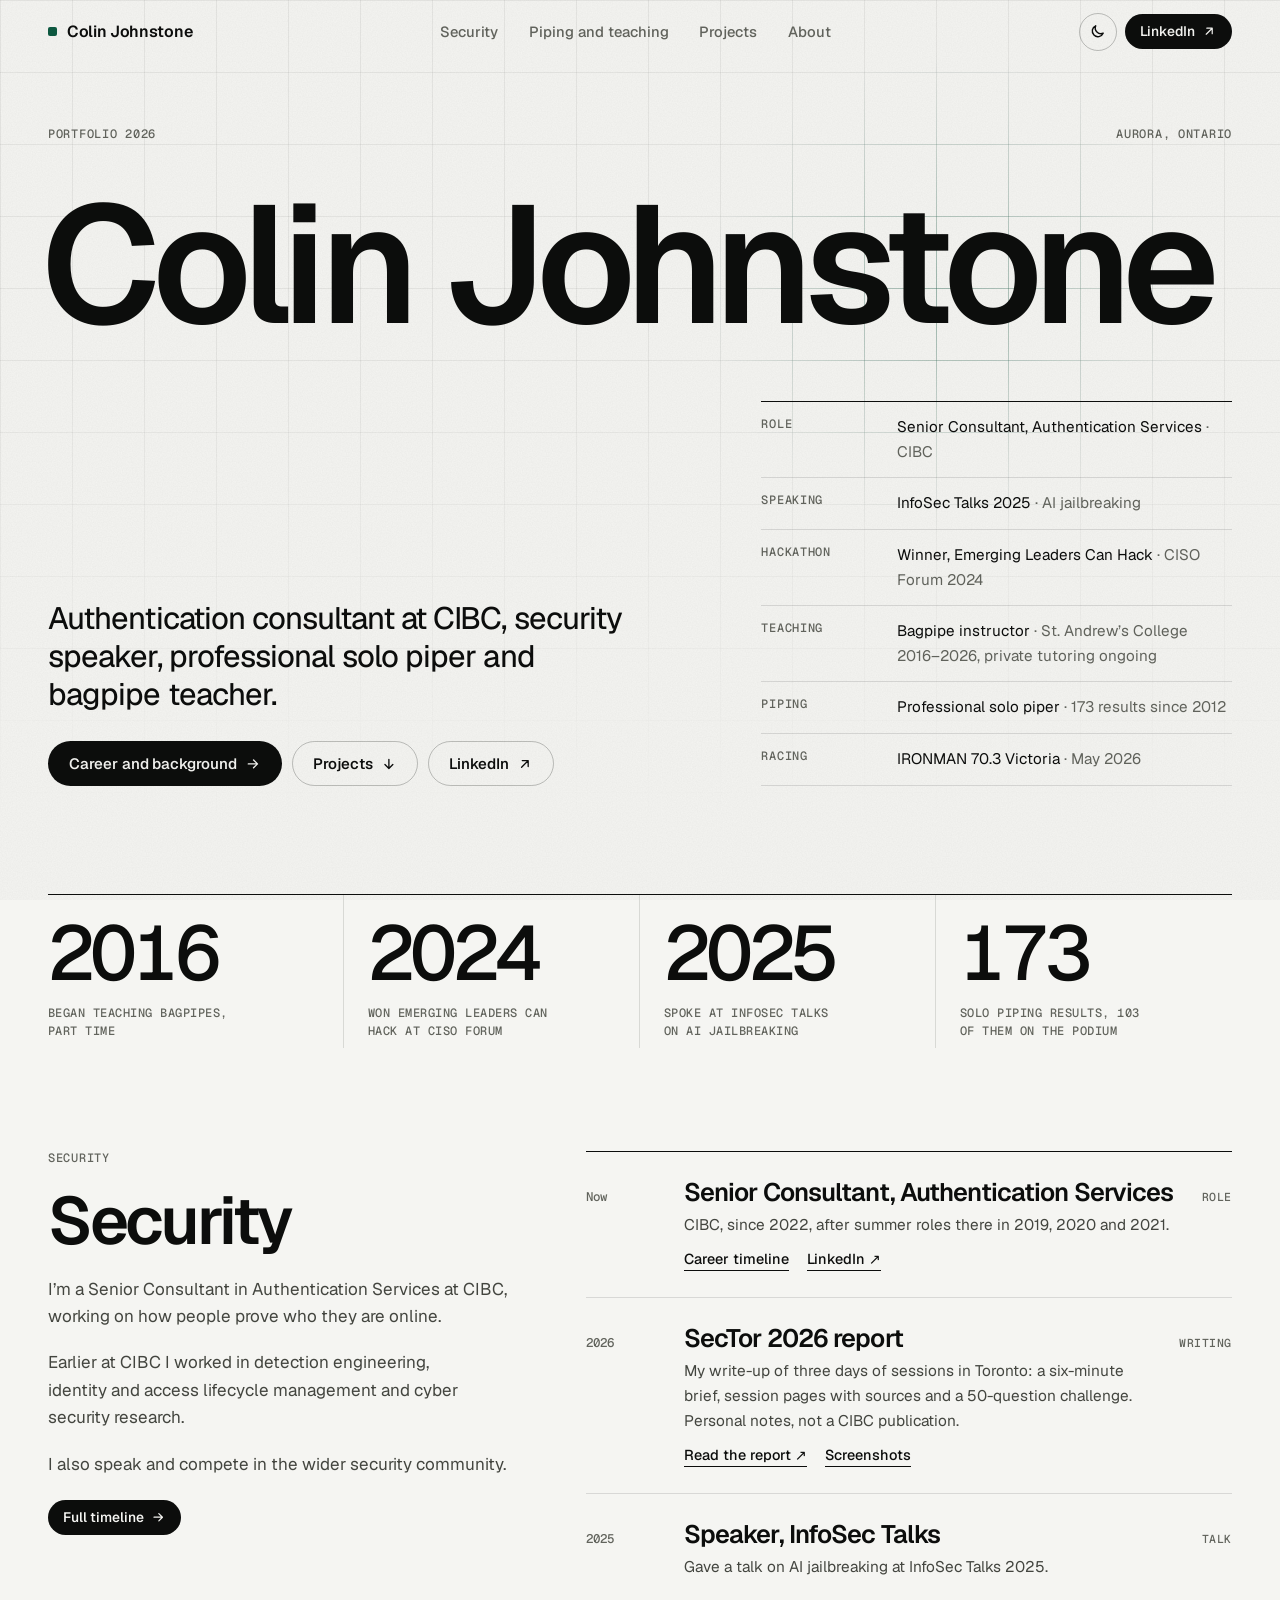
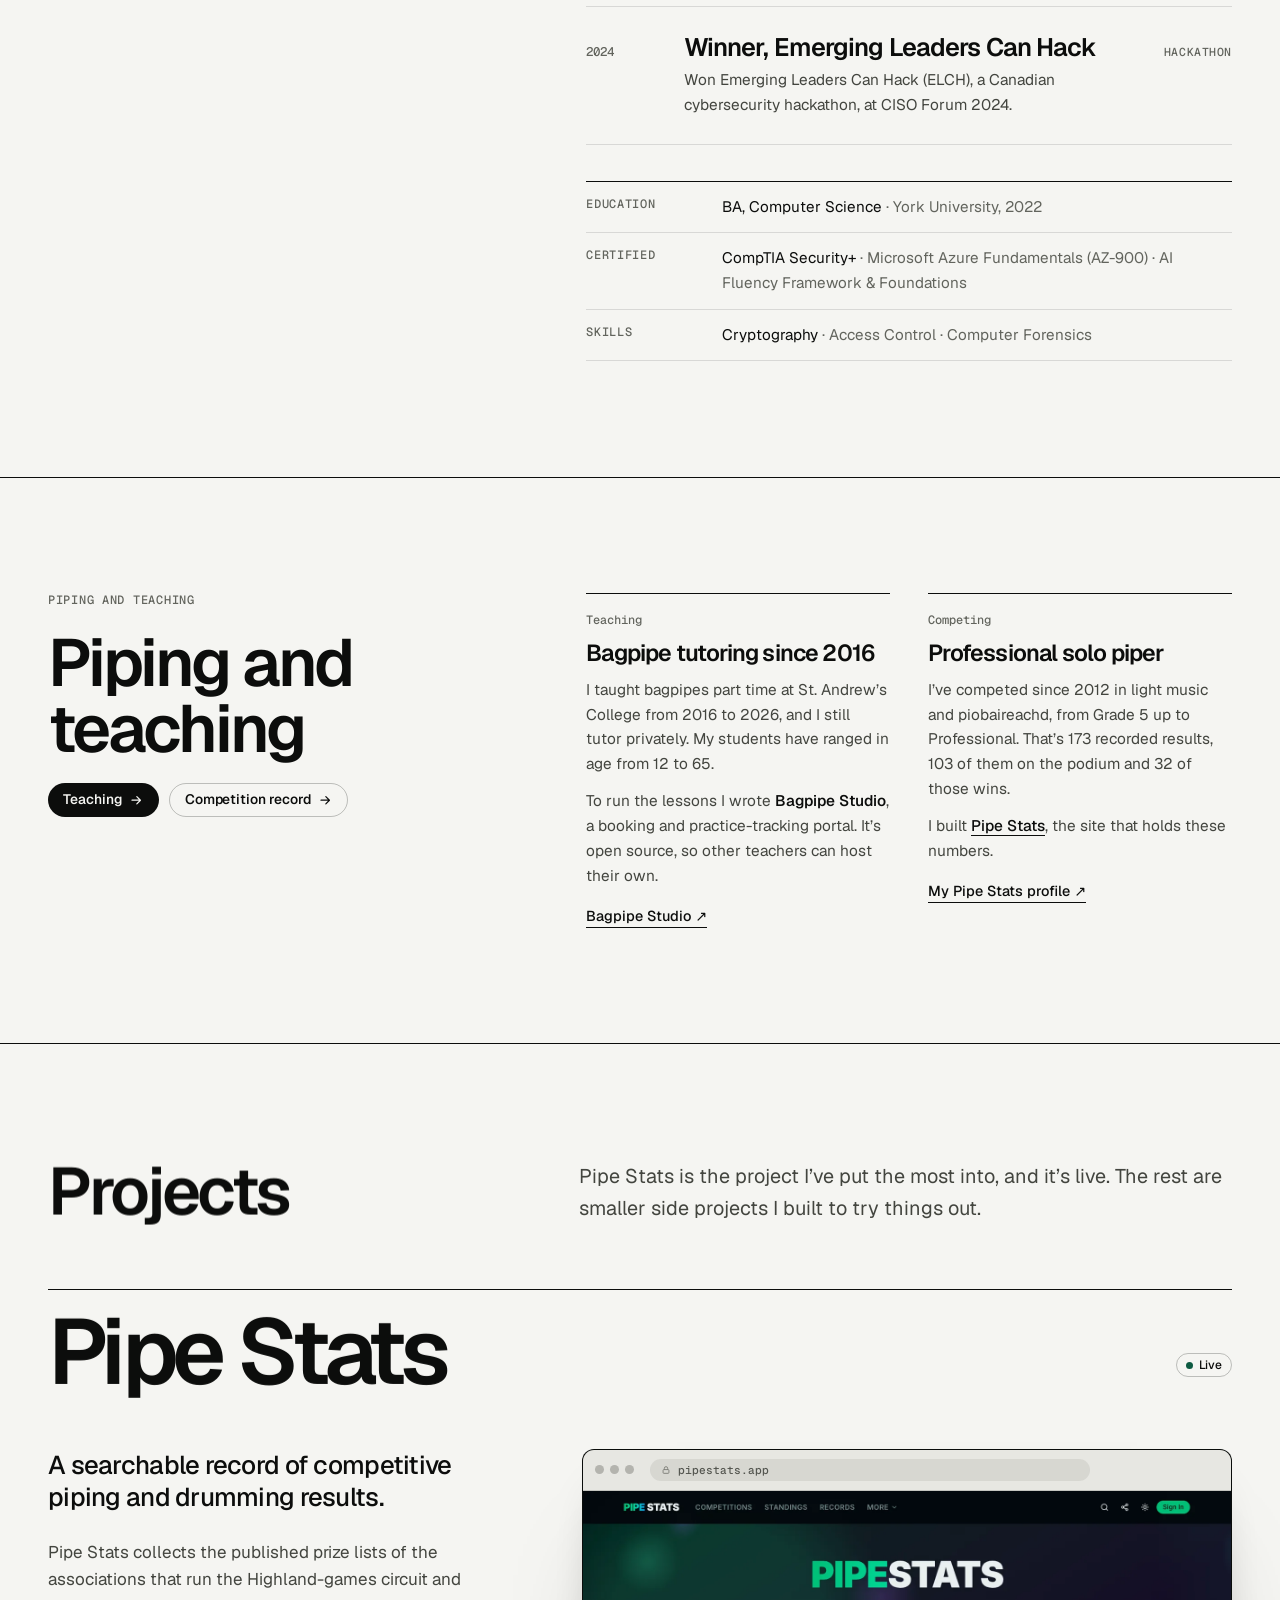
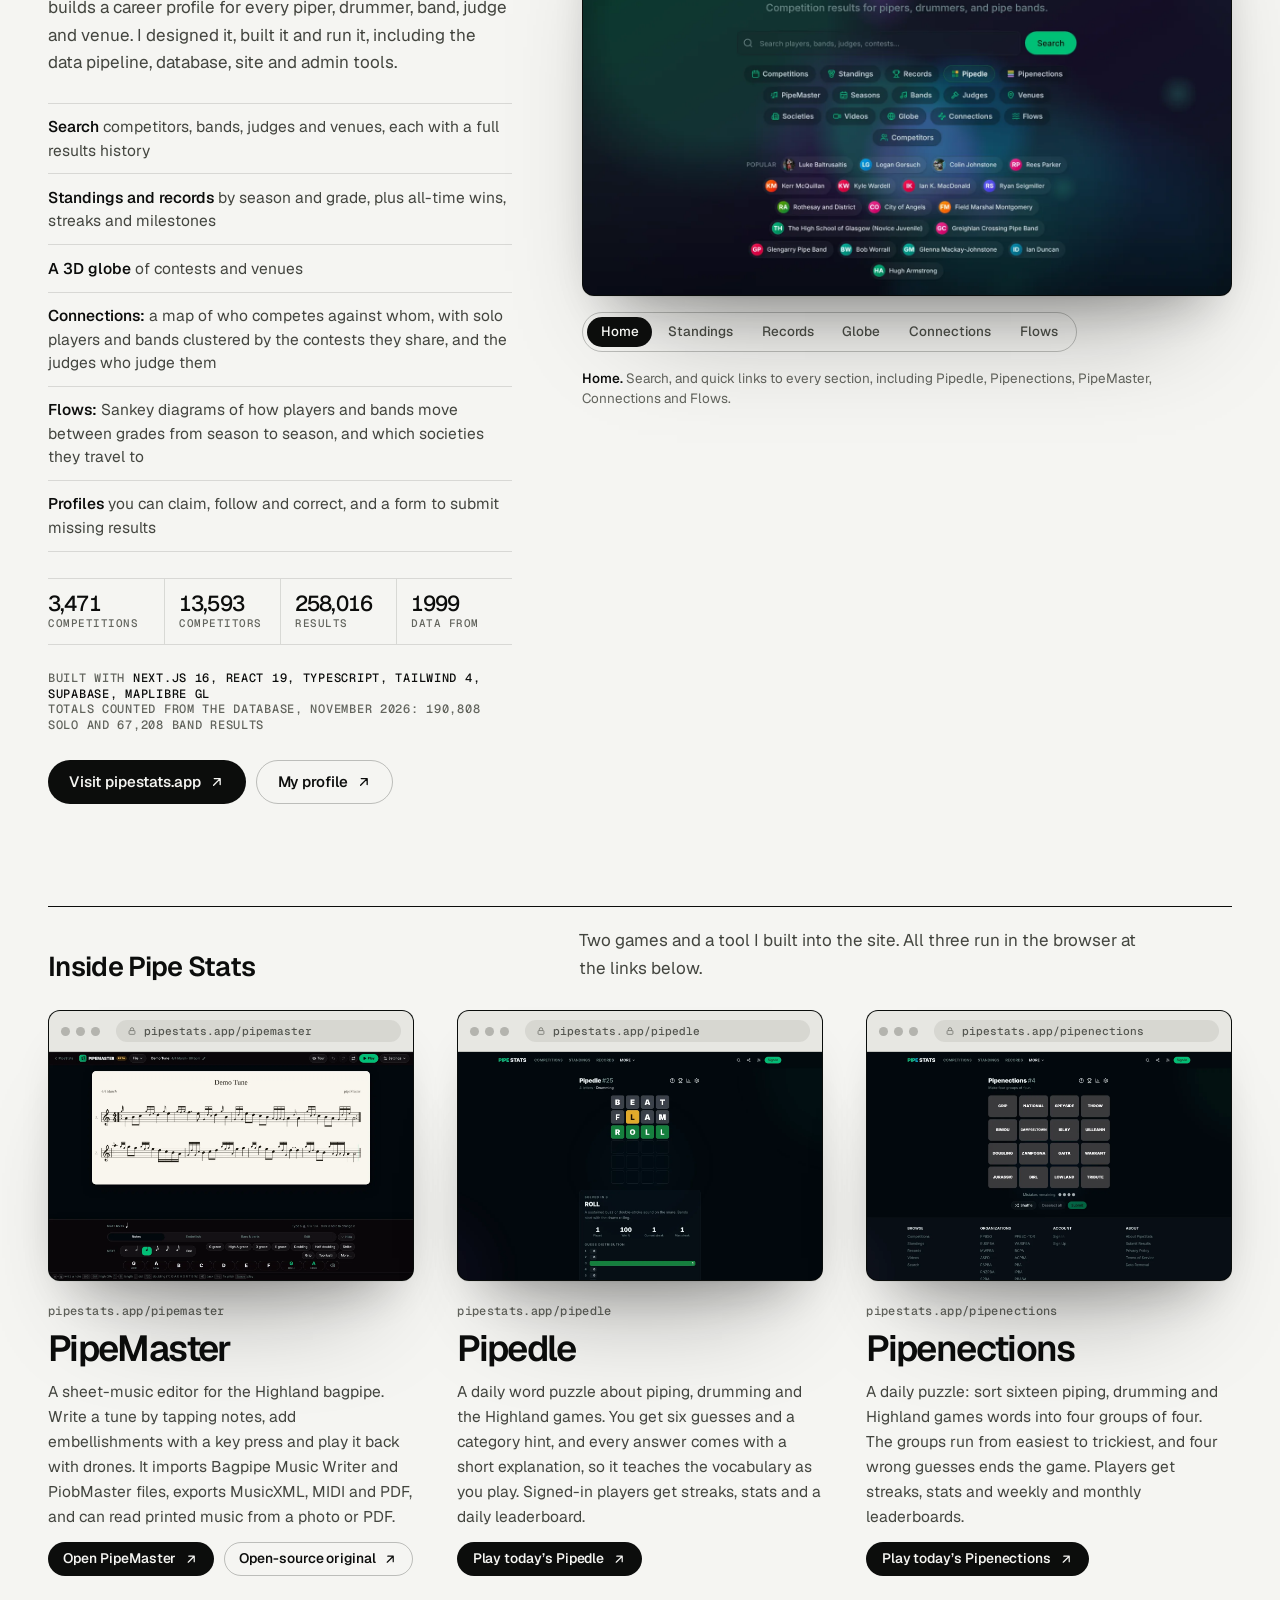
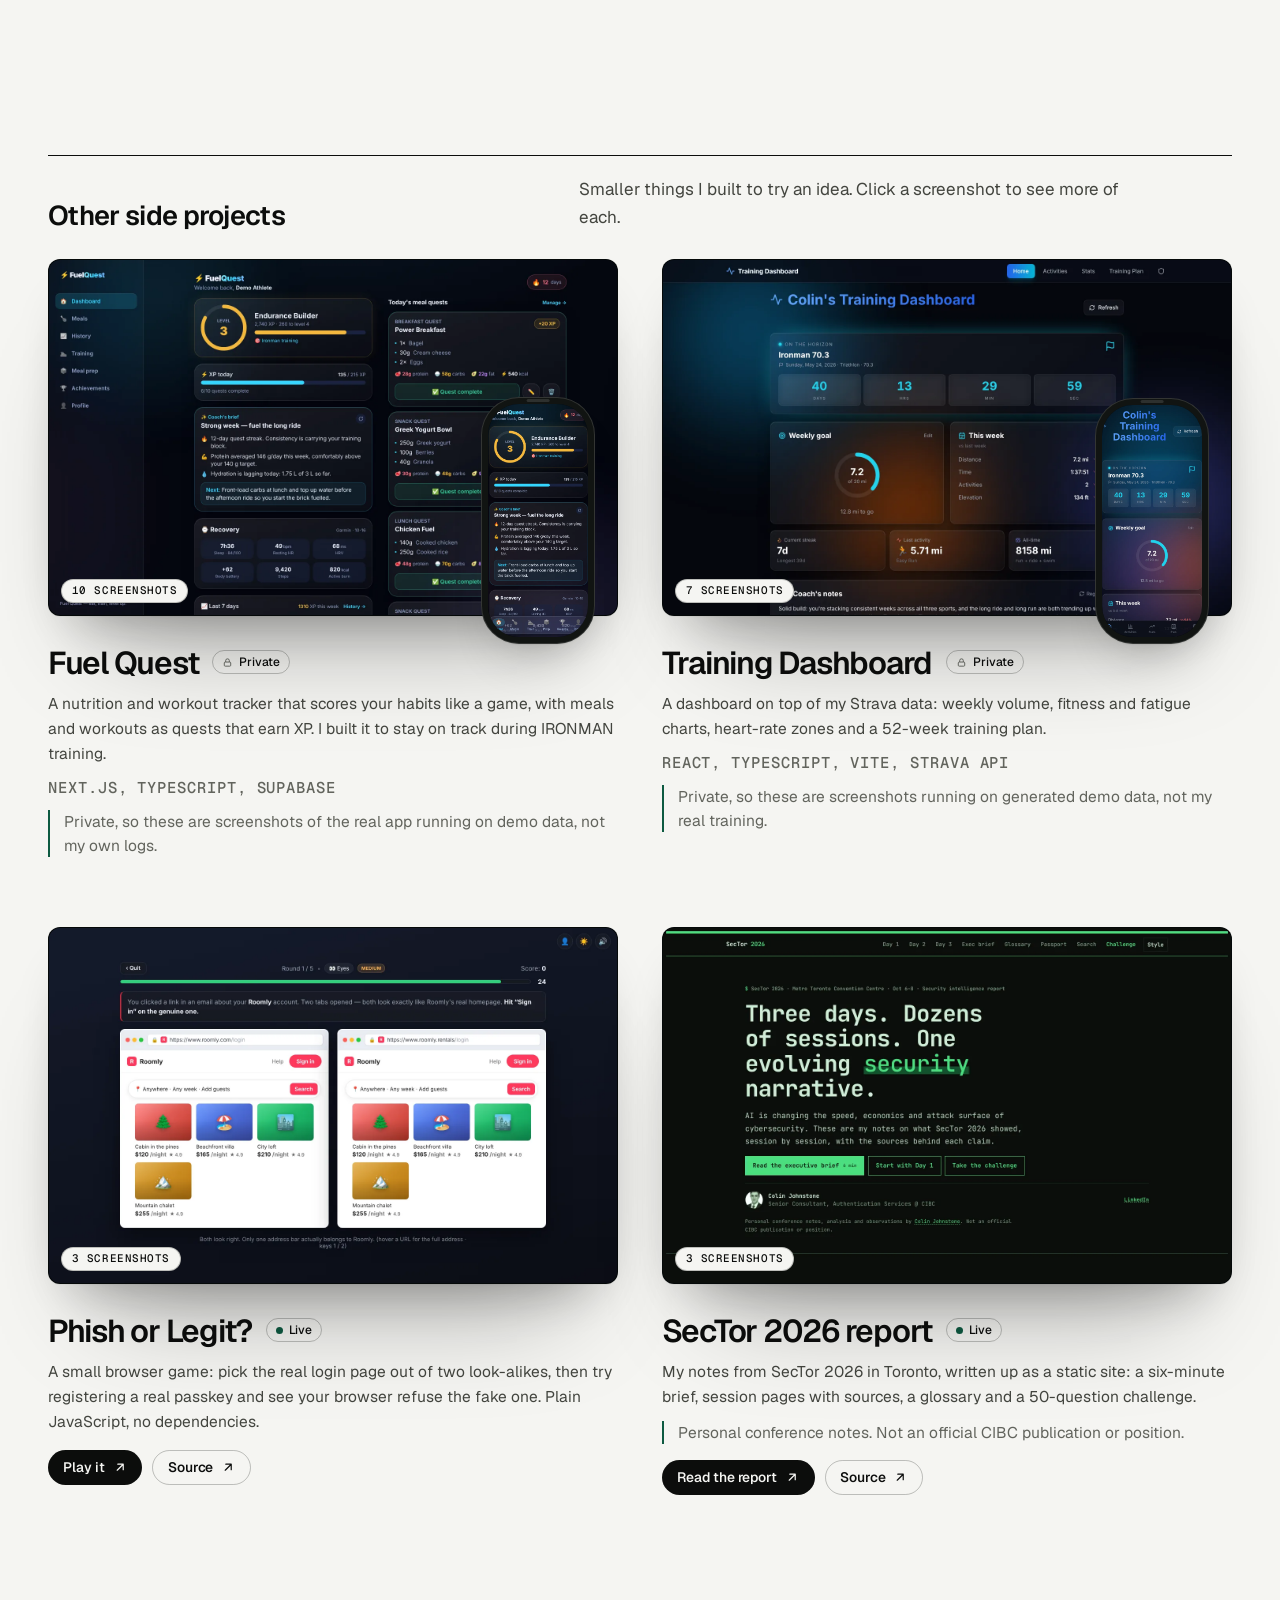
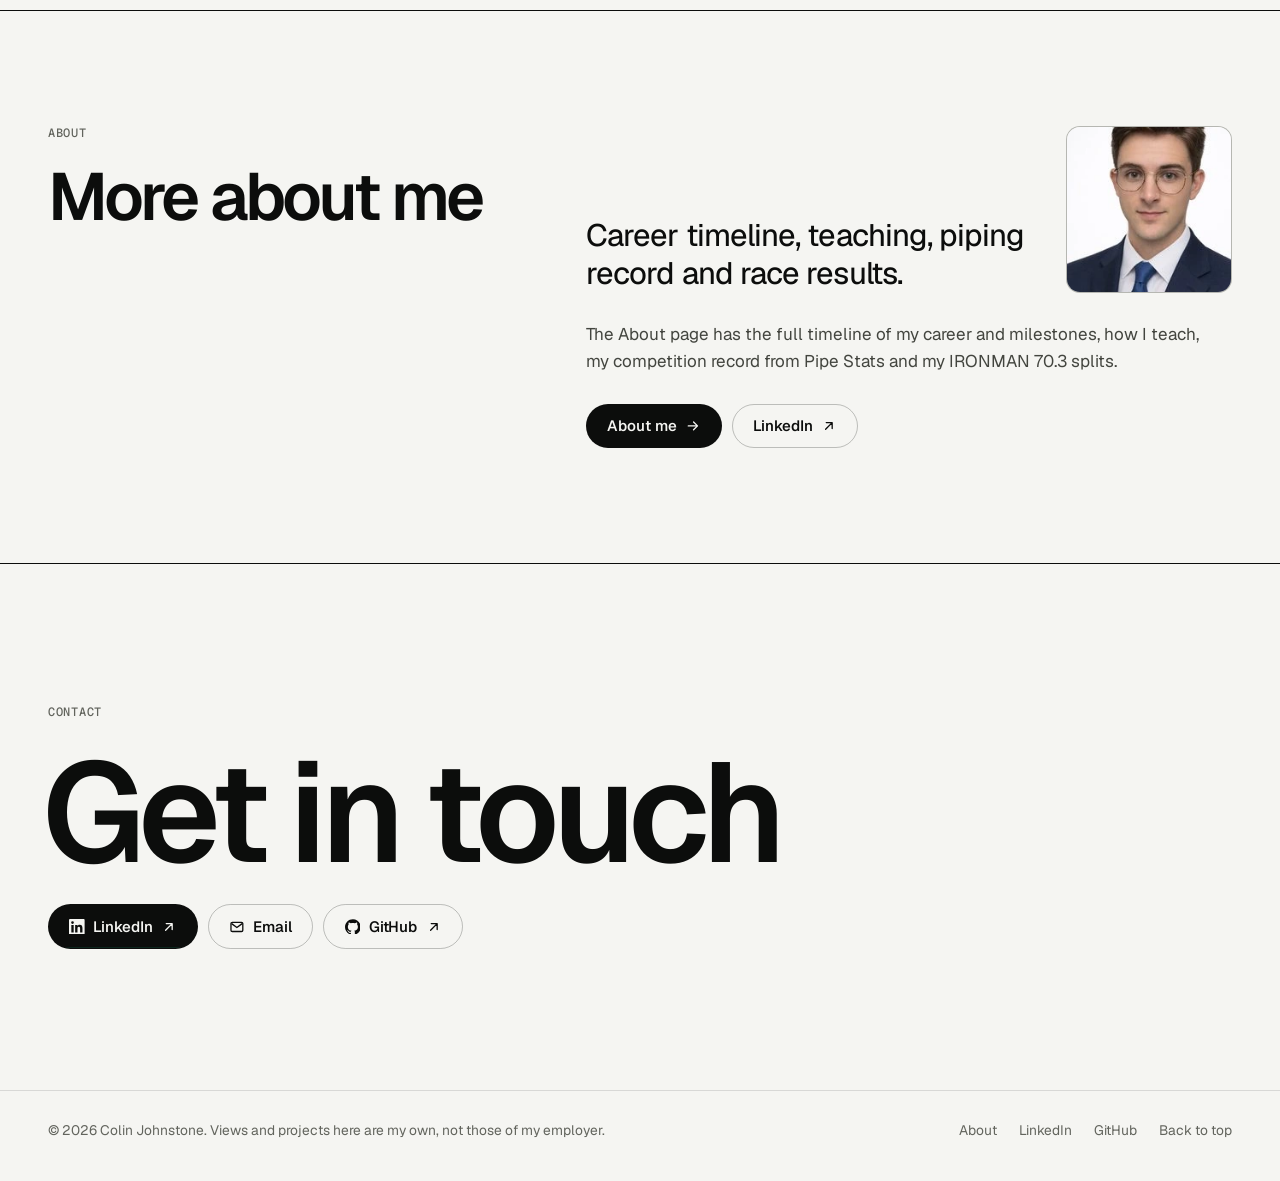
==== commit bc07b927: "Use the Yahoo address for contact Co-Authored-By: Claude Sonnet 5.5 <noreply@anthropic.com> Claude-S" ====
--- a/index.html
+++ b/index.html
@@ -421,7 +421,7 @@
     <h2 class="display" data-split>Get in touch</h2>
     <div class="actions reveal" style="--d:300">
       <a class="btn btn-primary" href="https://www.linkedin.com/in/colin-johnstone-7a982a187/" target="_blank" rel="me noopener"><svg aria-hidden="true"><use href="#i-in"/></svg>LinkedIn <svg class="arr" aria-hidden="true"><use href="#i-arrow"/></svg></a>
-      <a class="btn btn-ghost" href="mailto:colinjohnstone4@gmail.com"><svg aria-hidden="true"><use href="#i-mail"/></svg>Email</a>
+      <a class="btn btn-ghost" href="mailto:colinjohnstone10@yahoo.com"><svg aria-hidden="true"><use href="#i-mail"/></svg>Email</a>
       <a class="btn btn-ghost" href="https://github.com/ColinJohnstone" target="_blank" rel="noopener"><svg aria-hidden="true"><use href="#i-gh"/></svg>GitHub <svg class="arr" aria-hidden="true"><use href="#i-arrow"/></svg></a>
     </div>
   </div>
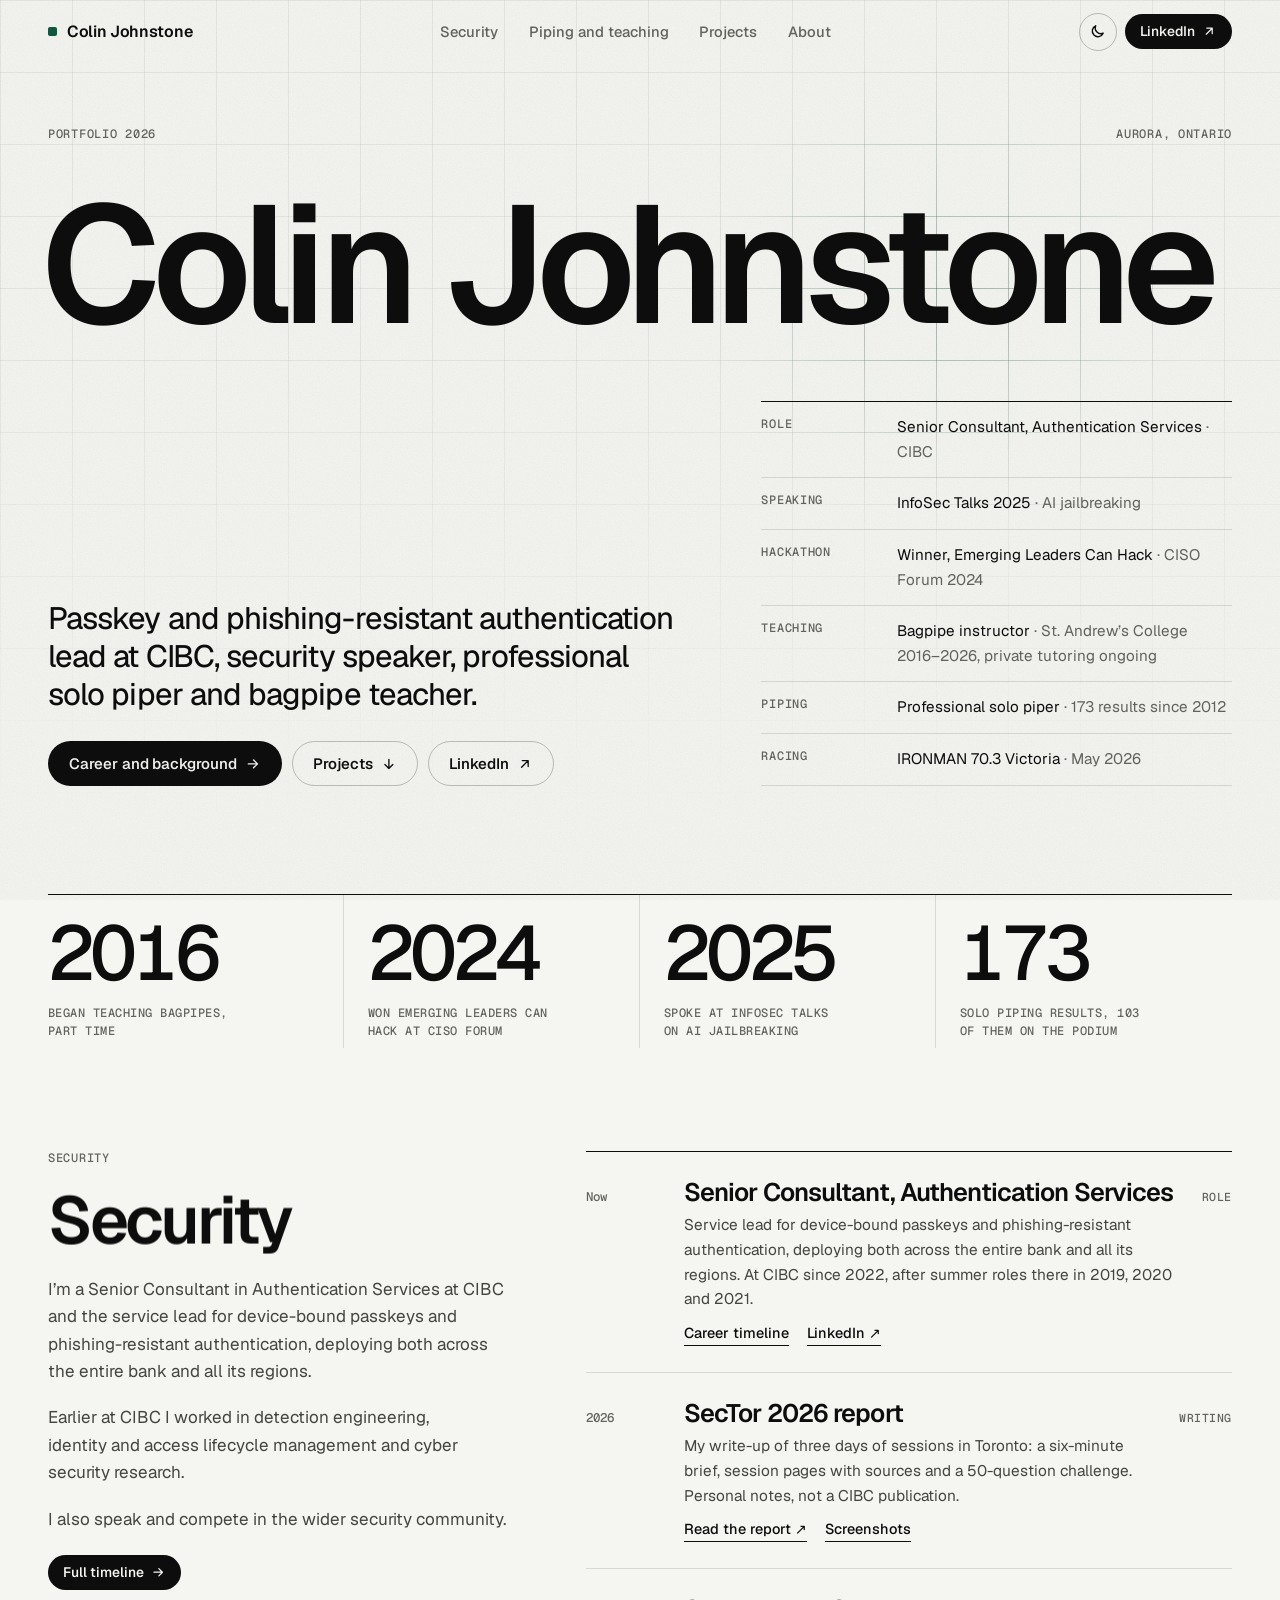
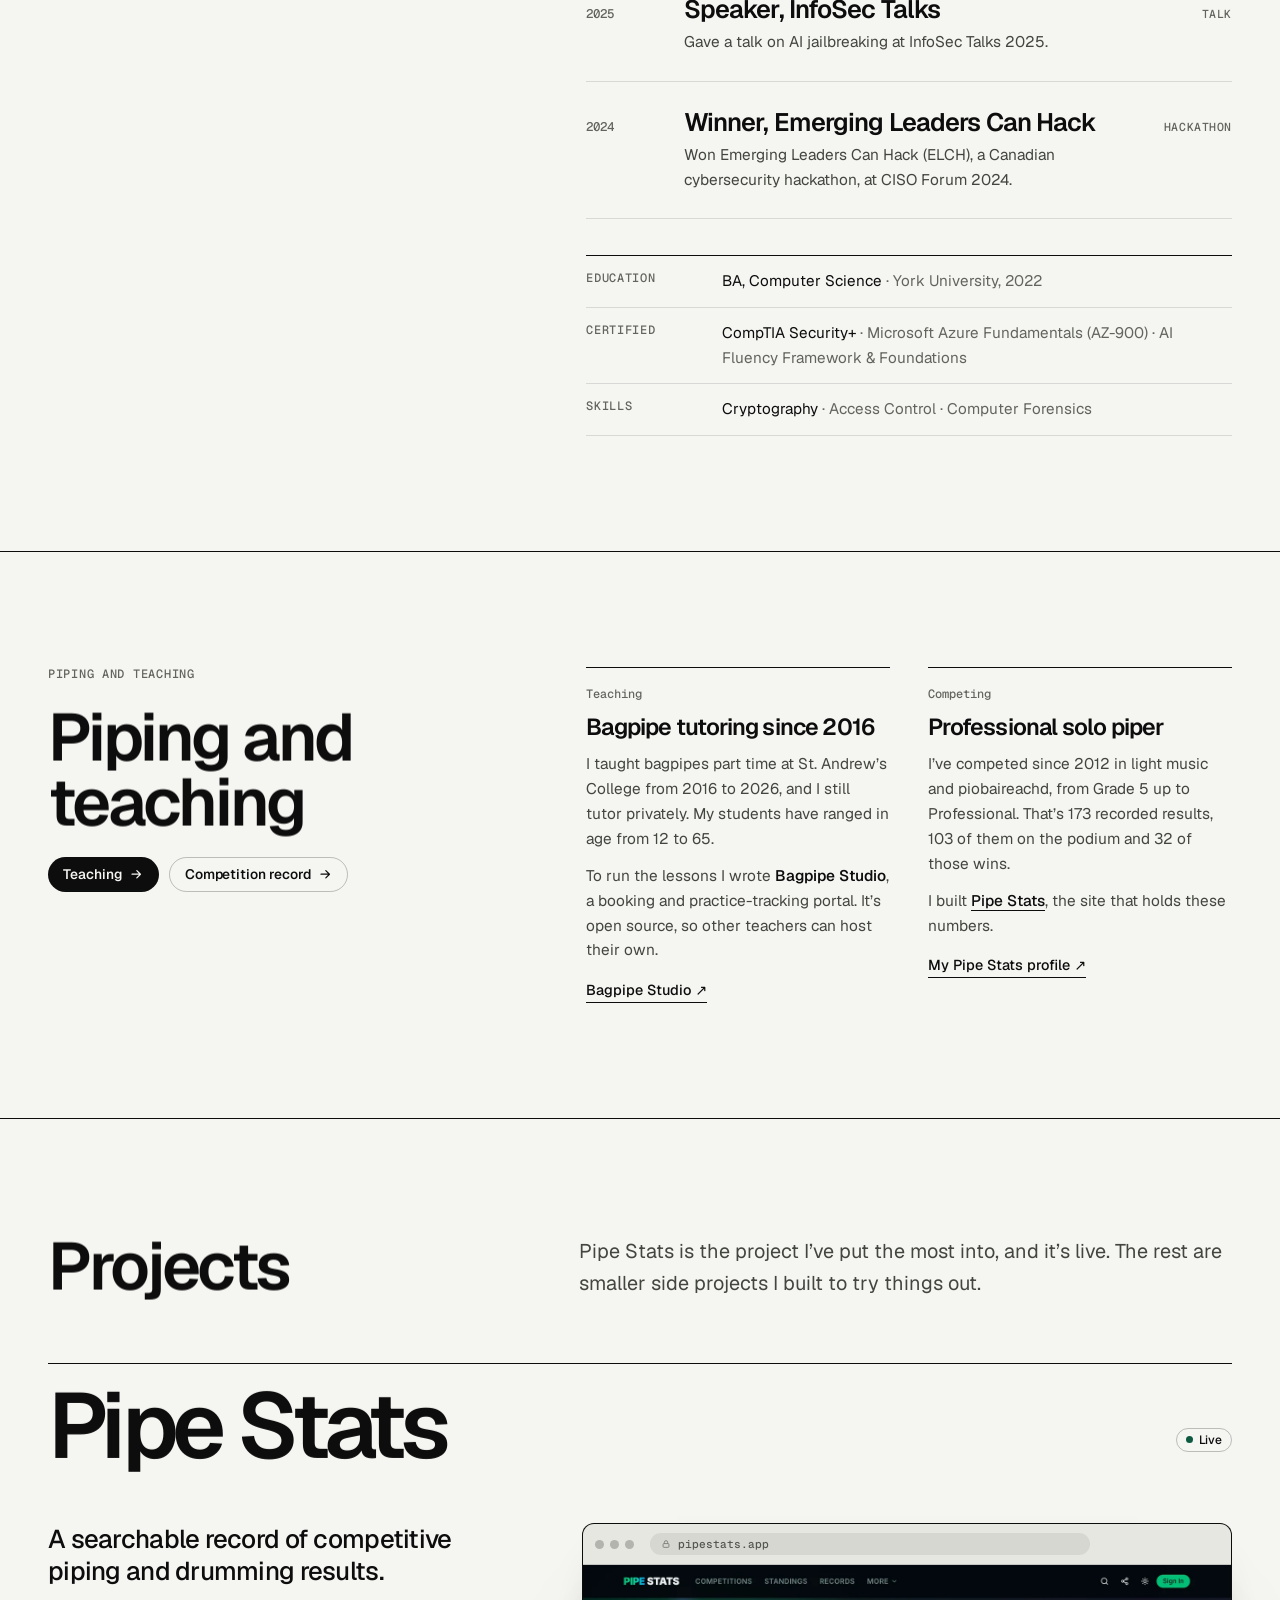
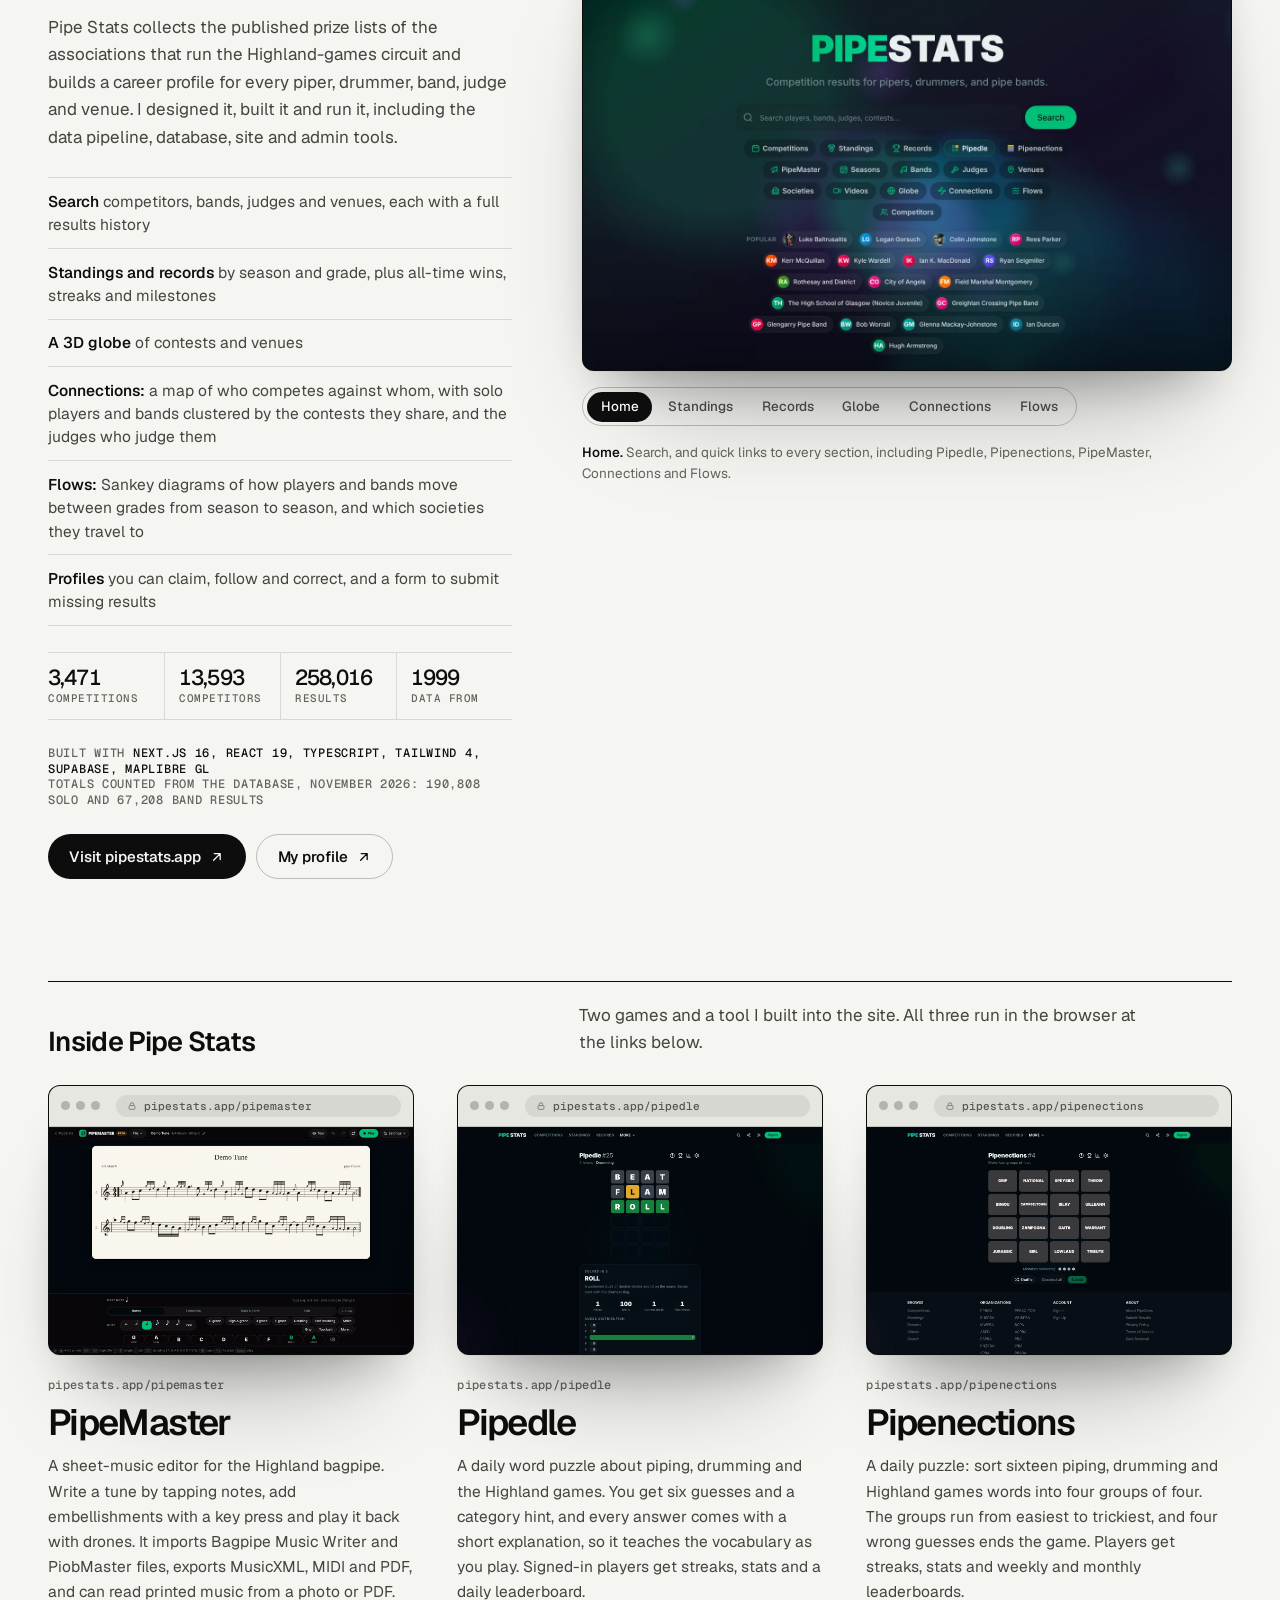
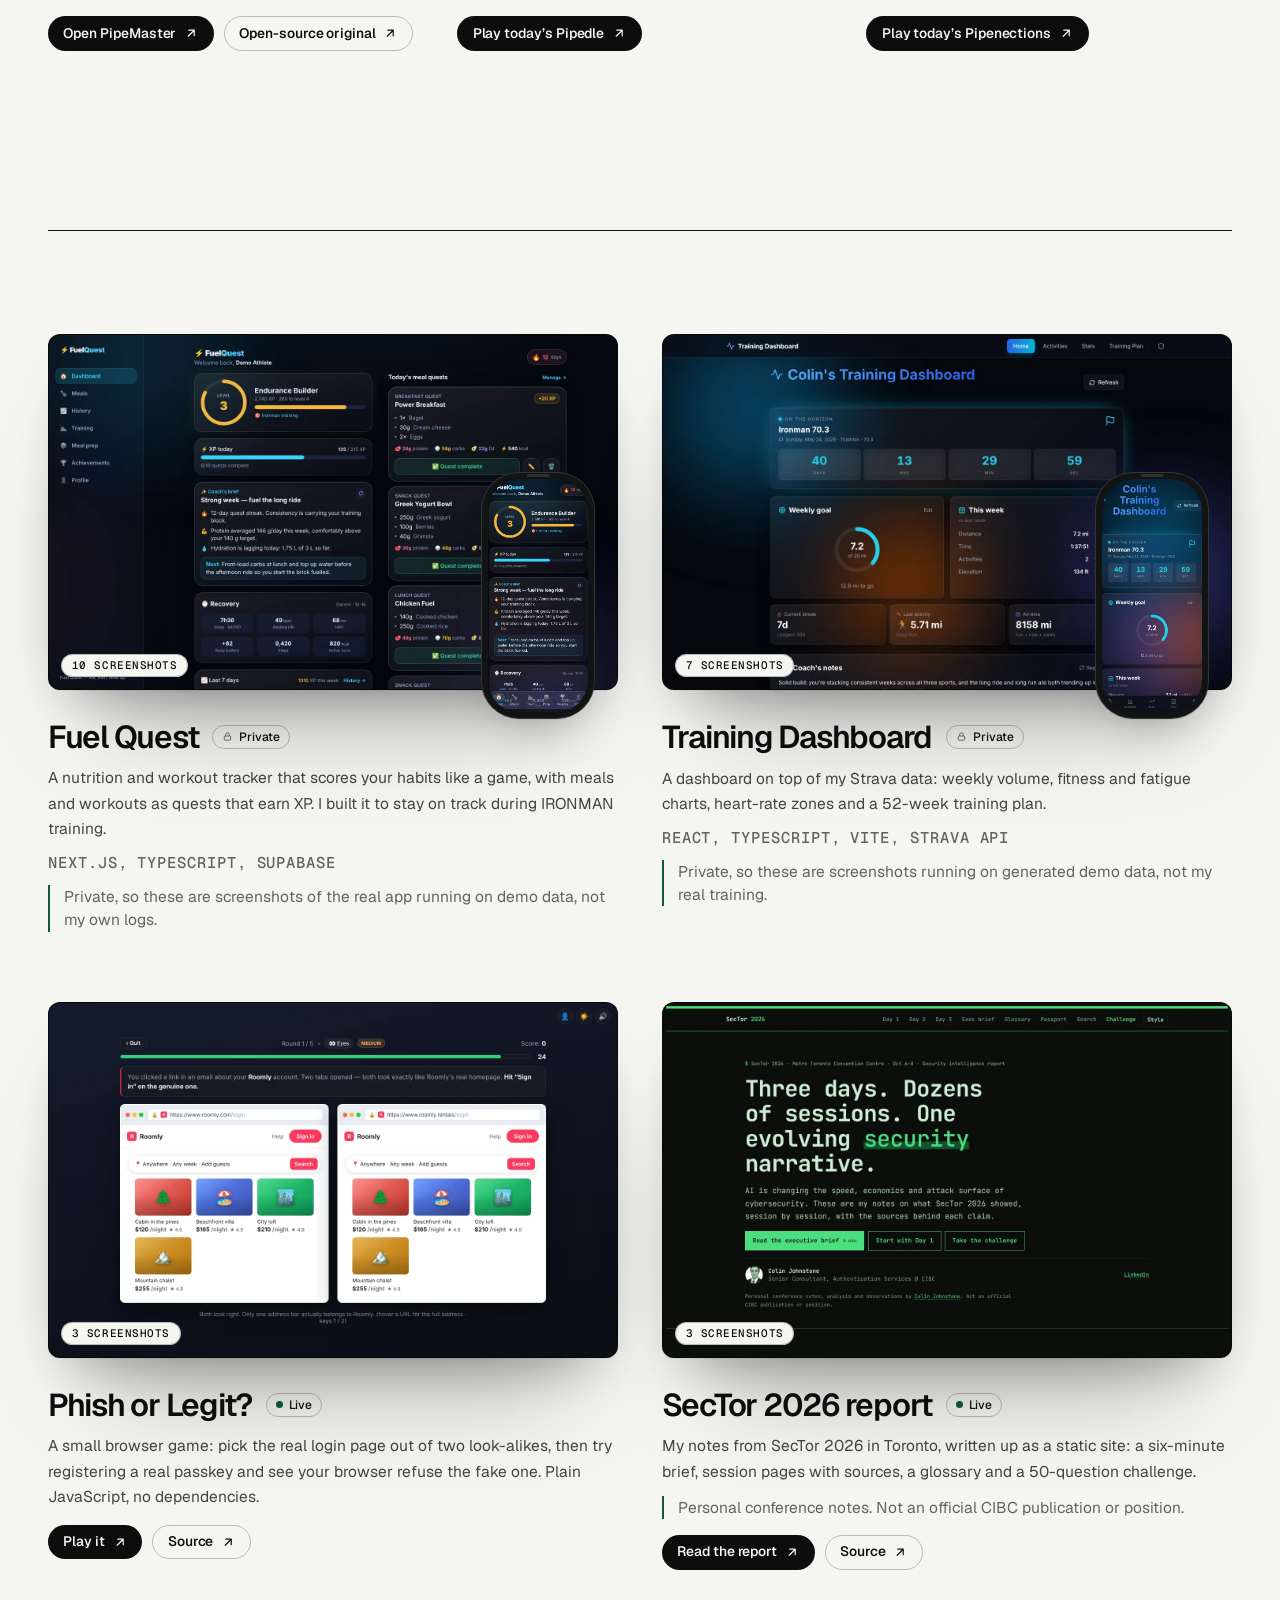
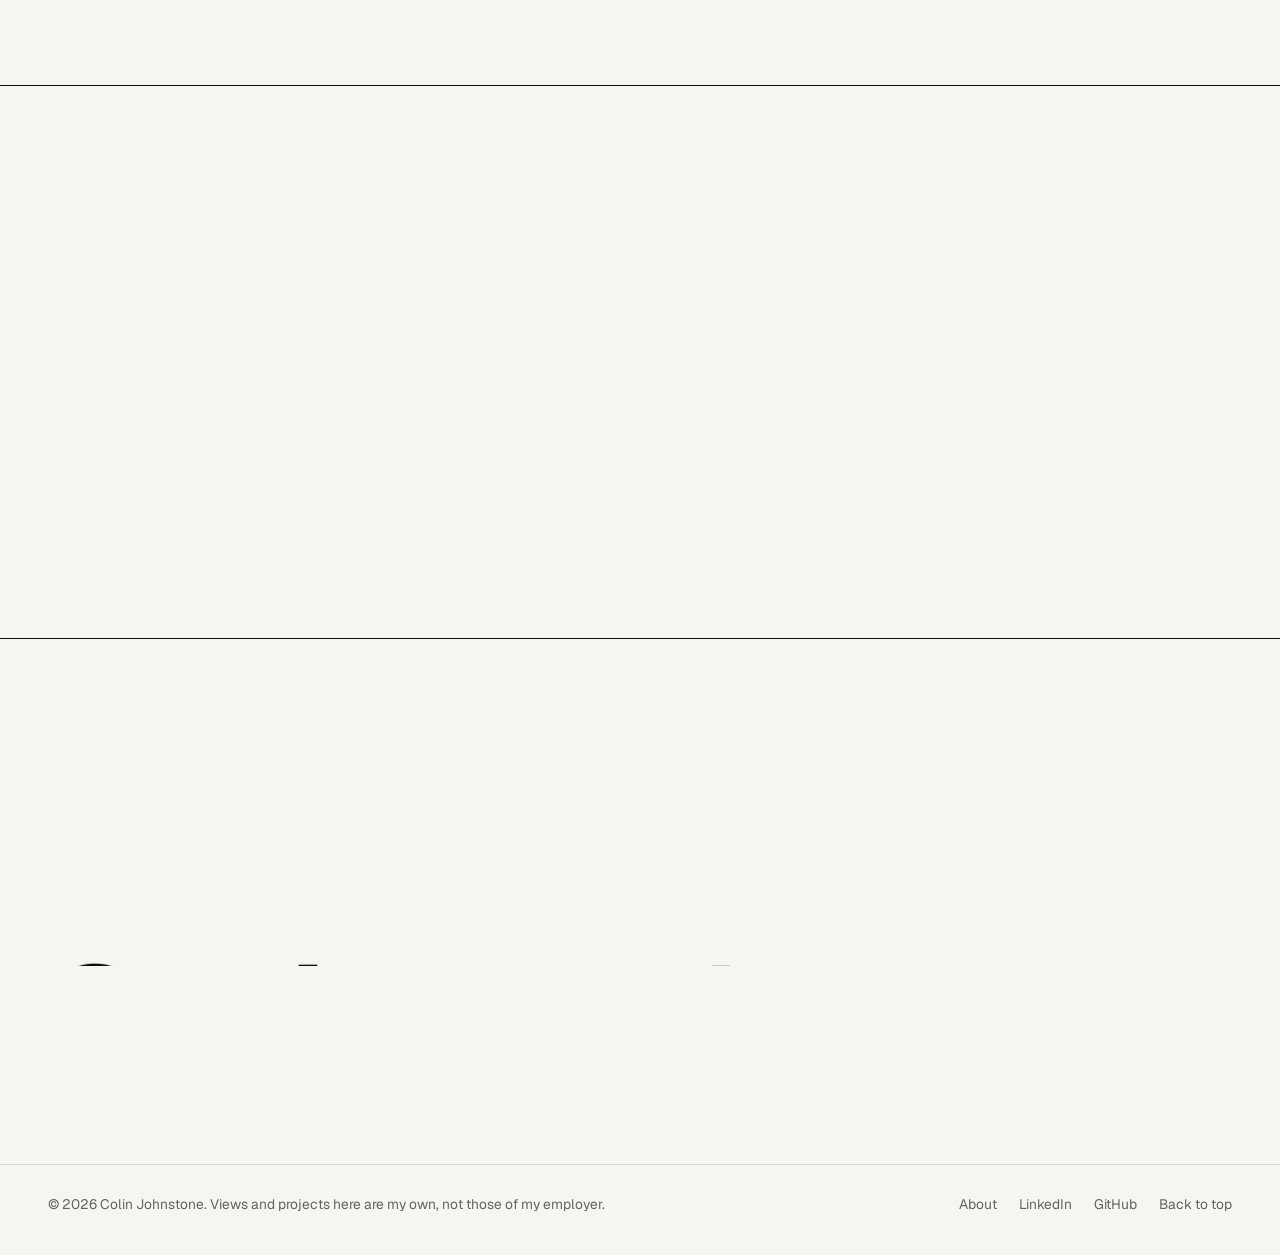
==== commit e2eadea8: "Describe the current role as service lead for passkeys and phishing-resistant auth Co-Authored-By: C" ====
--- a/index.html
+++ b/index.html
@@ -4,12 +4,12 @@
 <meta charset="utf-8">
 <meta name="viewport" content="width=device-width,initial-scale=1,viewport-fit=cover">
 <title>Colin Johnstone — Portfolio</title>
-<meta name="description" content="Colin Johnstone is a Senior Consultant in Authentication Services at CIBC, a security speaker and hackathon winner, a professional solo piper and a bagpipe teacher. Also on this site: Pipe Stats and a few side projects.">
+<meta name="description" content="Colin Johnstone is a Senior Consultant in Authentication Services at CIBC and service lead for device-bound passkeys and phishing-resistant authentication, a security speaker and hackathon winner, a professional solo piper and a bagpipe teacher. Also on this site: Pipe Stats and a few side projects.">
 <meta name="author" content="Colin Johnstone">
 <meta name="theme-color" content="#f5f5f2">
 <meta property="og:type" content="website">
 <meta property="og:title" content="Colin Johnstone — Portfolio">
-<meta property="og:description" content="Authentication consultant at CIBC, security speaker, professional solo piper and bagpipe teacher.">
+<meta property="og:description" content="Passkey and phishing-resistant authentication lead at CIBC, security speaker, professional solo piper and bagpipe teacher.">
 <meta property="og:image" content="https://colinjohnstone.github.io/portfolio/assets/og.png">
 <meta name="twitter:card" content="summary_large_image">
 <link rel="icon" href="assets/favicon.svg" type="image/svg+xml">
@@ -35,7 +35,6 @@
   <symbol id="i-lock" viewBox="0 0 24 24"><rect x="5" y="11" width="14" height="9" rx="2" fill="none" stroke="currentColor" stroke-width="2"/><path d="M8 11V8a4 4 0 0 1 8 0v3" fill="none" stroke="currentColor" stroke-width="2"/></symbol>
   <symbol id="i-sun" viewBox="0 0 24 24"><circle cx="12" cy="12" r="4" fill="none" stroke="currentColor" stroke-width="2"/><path d="M12 2v2M12 20v2M4.9 4.9l1.4 1.4M17.7 17.7l1.4 1.4M2 12h2M20 12h2M4.9 19.1l1.4-1.4M17.7 6.3l1.4-1.4" stroke="currentColor" stroke-width="2" stroke-linecap="round"/></symbol>
   <symbol id="i-moon" viewBox="0 0 24 24"><path d="M20 14.5A8 8 0 0 1 9.5 4 8 8 0 1 0 20 14.5z" fill="none" stroke="currentColor" stroke-width="2" stroke-linejoin="round"/></symbol>
-  <symbol id="i-mail" viewBox="0 0 24 24"><rect x="3" y="5" width="18" height="14" rx="2" fill="none" stroke="currentColor" stroke-width="2"/><path d="m4 7 8 6 8-6" fill="none" stroke="currentColor" stroke-width="2" stroke-linejoin="round"/></symbol>
   <symbol id="i-in" viewBox="0 0 24 24"><path fill="currentColor" d="M20.447 20.452h-3.554v-5.569c0-1.328-.027-3.037-1.852-3.037-1.853 0-2.136 1.445-2.136 2.939v5.667H9.351V9h3.414v1.561h.046c.477-.9 1.637-1.85 3.37-1.85 3.601 0 4.267 2.37 4.267 5.455v6.286zM5.337 7.433a2.062 2.062 0 1 1 0-4.125 2.062 2.062 0 0 1 0 4.125zm1.782 13.019H3.555V9h3.564v11.452zM22.225 0H1.771C.792 0 0 .774 0 1.729v20.542C0 23.227.792 24 1.771 24h20.451C23.2 24 24 23.227 24 22.271V1.729C24 .774 23.2 0 22.222 0z"/></symbol>
   <symbol id="i-gh" viewBox="0 0 24 24"><path fill="currentColor" d="M12 .297c-6.63 0-12 5.373-12 12 0 5.303 3.438 9.8 8.205 11.385.6.113.82-.258.82-.577 0-.285-.01-1.04-.015-2.04-3.338.724-4.042-1.61-4.042-1.61C4.422 18.07 3.633 17.7 3.633 17.7c-1.087-.744.084-.729.084-.729 1.205.084 1.838 1.236 1.838 1.236 1.07 1.835 2.809 1.305 3.495.998.108-.776.417-1.305.76-1.605-2.665-.3-5.466-1.332-5.466-5.93 0-1.31.465-2.38 1.235-3.22-.135-.303-.54-1.523.105-3.176 0 0 1.005-.322 3.3 1.23.96-.267 1.98-.399 3-.405 1.02.006 2.04.138 3 .405 2.28-1.552 3.285-1.23 3.285-1.23.645 1.653.24 2.873.12 3.176.765.84 1.23 1.91 1.23 3.22 0 4.61-2.805 5.625-5.475 5.92.42.36.81 1.096.81 2.22 0 1.606-.015 2.896-.015 3.286 0 .315.21.69.825.57C20.565 22.092 24 17.592 24 12.297c0-6.627-5.373-12-12-12"/></symbol>
 </svg>
@@ -78,7 +77,7 @@
     <h1 class="display" data-split>Colin Johnstone</h1>
     <div class="hero-lower">
       <div class="hero-copy">
-        <p class="lead reveal" style="--d:500">Authentication consultant at CIBC, security speaker, professional solo piper and bagpipe teacher.</p>
+        <p class="lead reveal" style="--d:500">Passkey and phishing-resistant authentication lead at CIBC, security speaker, professional solo piper and bagpipe teacher.</p>
         <div class="actions reveal" style="--d:620">
           <a class="btn btn-primary" href="about/">Career and background <svg class="fwd" aria-hidden="true"><use href="#i-right"/></svg></a>
           <a class="btn btn-ghost" href="#projects">Projects <svg class="dwn" aria-hidden="true"><use href="#i-down"/></svg></a>
@@ -115,7 +114,7 @@
         <span class="label reveal">Security</span>
         <h2 class="h2" data-split>Security</h2>
         <div class="prose reveal" style="--d:150">
-          <p>I’m a Senior Consultant in Authentication Services at CIBC, working on how people prove who they are online.</p>
+          <p>I’m a Senior Consultant in Authentication Services at CIBC and the service lead for device-bound passkeys and phishing-resistant authentication, deploying both across the entire bank and all its regions.</p>
           <p>Earlier at CIBC I worked in detection engineering, identity and access lifecycle management and cyber security research.</p>
           <p>I also speak and compete in the wider security community.</p>
         </div>
@@ -127,7 +126,7 @@
       <ul class="record">
         <li class="reveal">
           <time>Now</time>
-          <div><h3>Senior Consultant, Authentication Services</h3><p>CIBC, since 2022, after summer roles there in 2019, 2020 and 2021.</p>
+          <div><h3>Senior Consultant, Authentication Services</h3><p>Service lead for device-bound passkeys and phishing-resistant authentication, deploying both across the entire bank and all its regions. At CIBC since 2022, after summer roles there in 2019, 2020 and 2021.</p>
             <div class="links"><a class="link" href="about/#career">Career timeline</a><a class="link" href="https://www.linkedin.com/in/colin-johnstone-7a982a187/" target="_blank" rel="me noopener">LinkedIn ↗</a></div></div>
           <span class="kind">Role</span>
         </li>
@@ -421,7 +420,6 @@
     <h2 class="display" data-split>Get in touch</h2>
     <div class="actions reveal" style="--d:300">
       <a class="btn btn-primary" href="https://www.linkedin.com/in/colin-johnstone-7a982a187/" target="_blank" rel="me noopener"><svg aria-hidden="true"><use href="#i-in"/></svg>LinkedIn <svg class="arr" aria-hidden="true"><use href="#i-arrow"/></svg></a>
-      <a class="btn btn-ghost" href="mailto:colinjohnstone10@yahoo.com"><svg aria-hidden="true"><use href="#i-mail"/></svg>Email</a>
       <a class="btn btn-ghost" href="https://github.com/ColinJohnstone" target="_blank" rel="noopener"><svg aria-hidden="true"><use href="#i-gh"/></svg>GitHub <svg class="arr" aria-hidden="true"><use href="#i-arrow"/></svg></a>
     </div>
   </div>
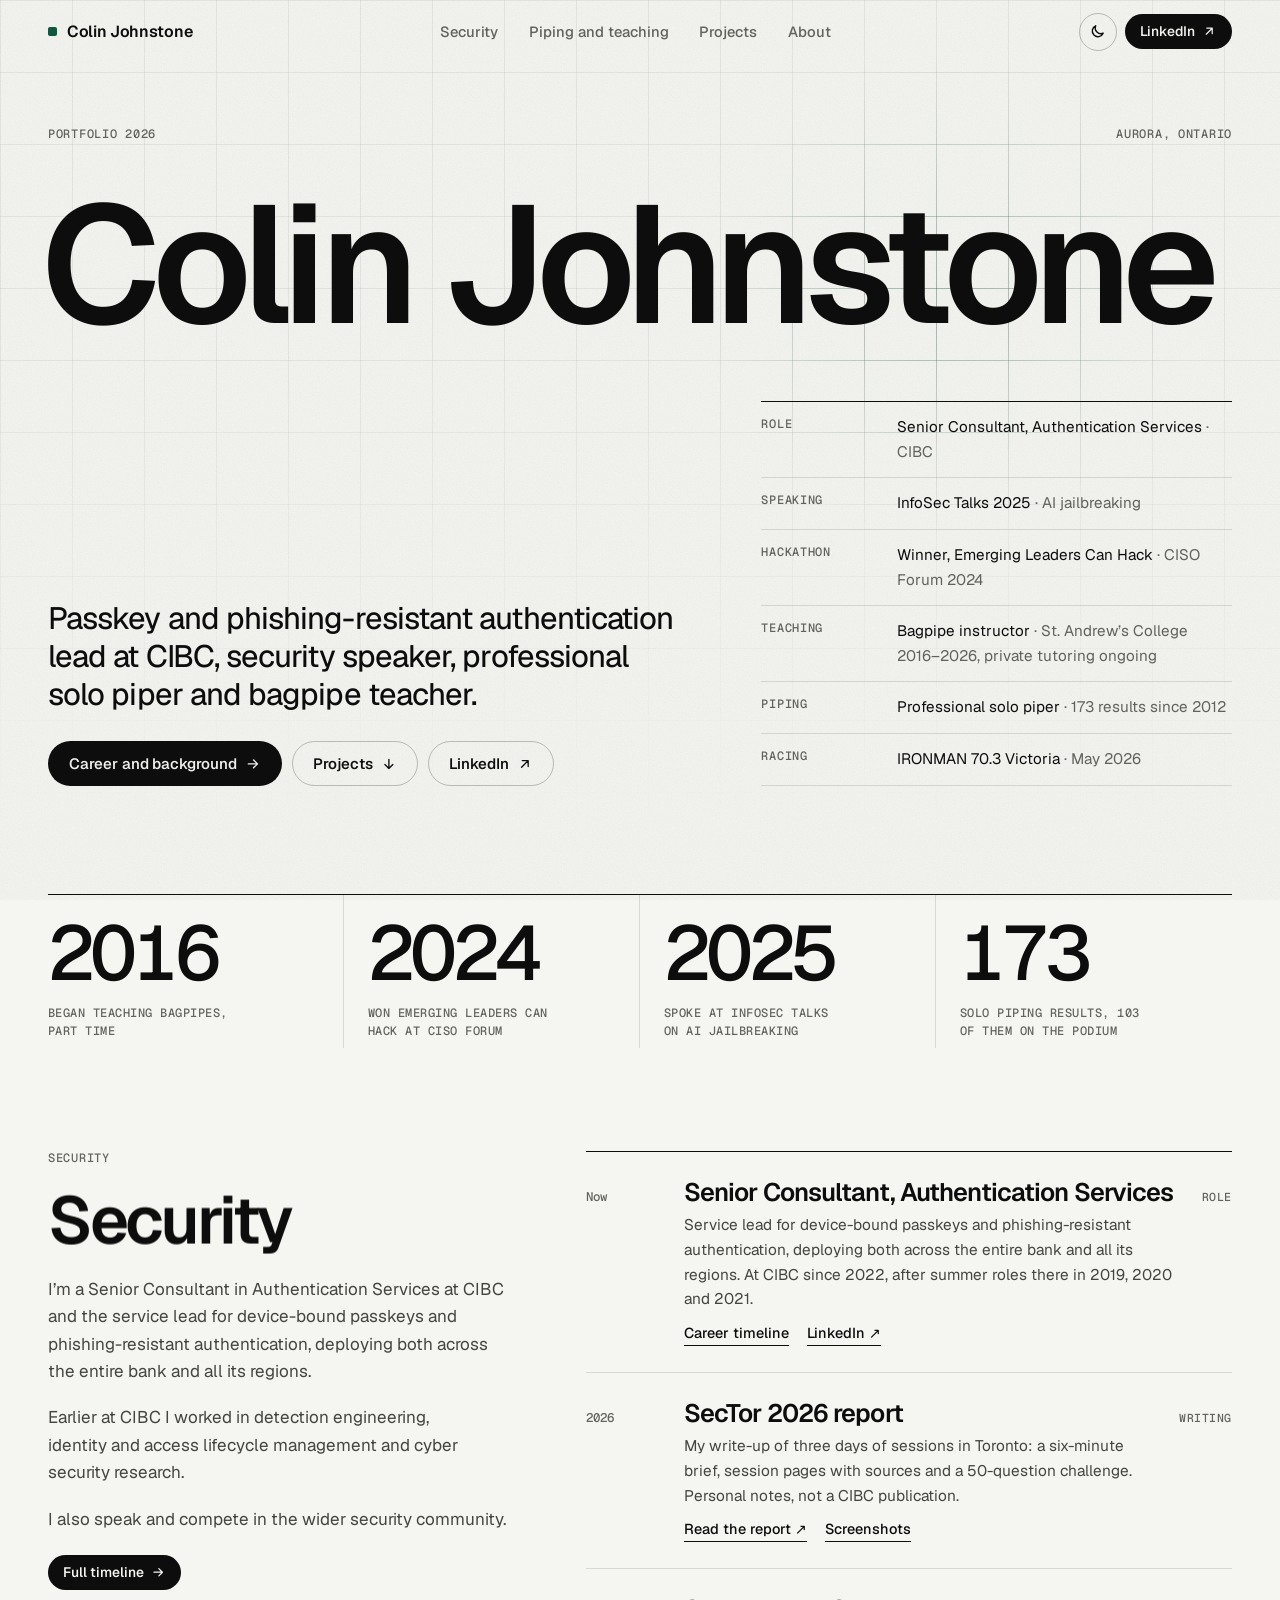
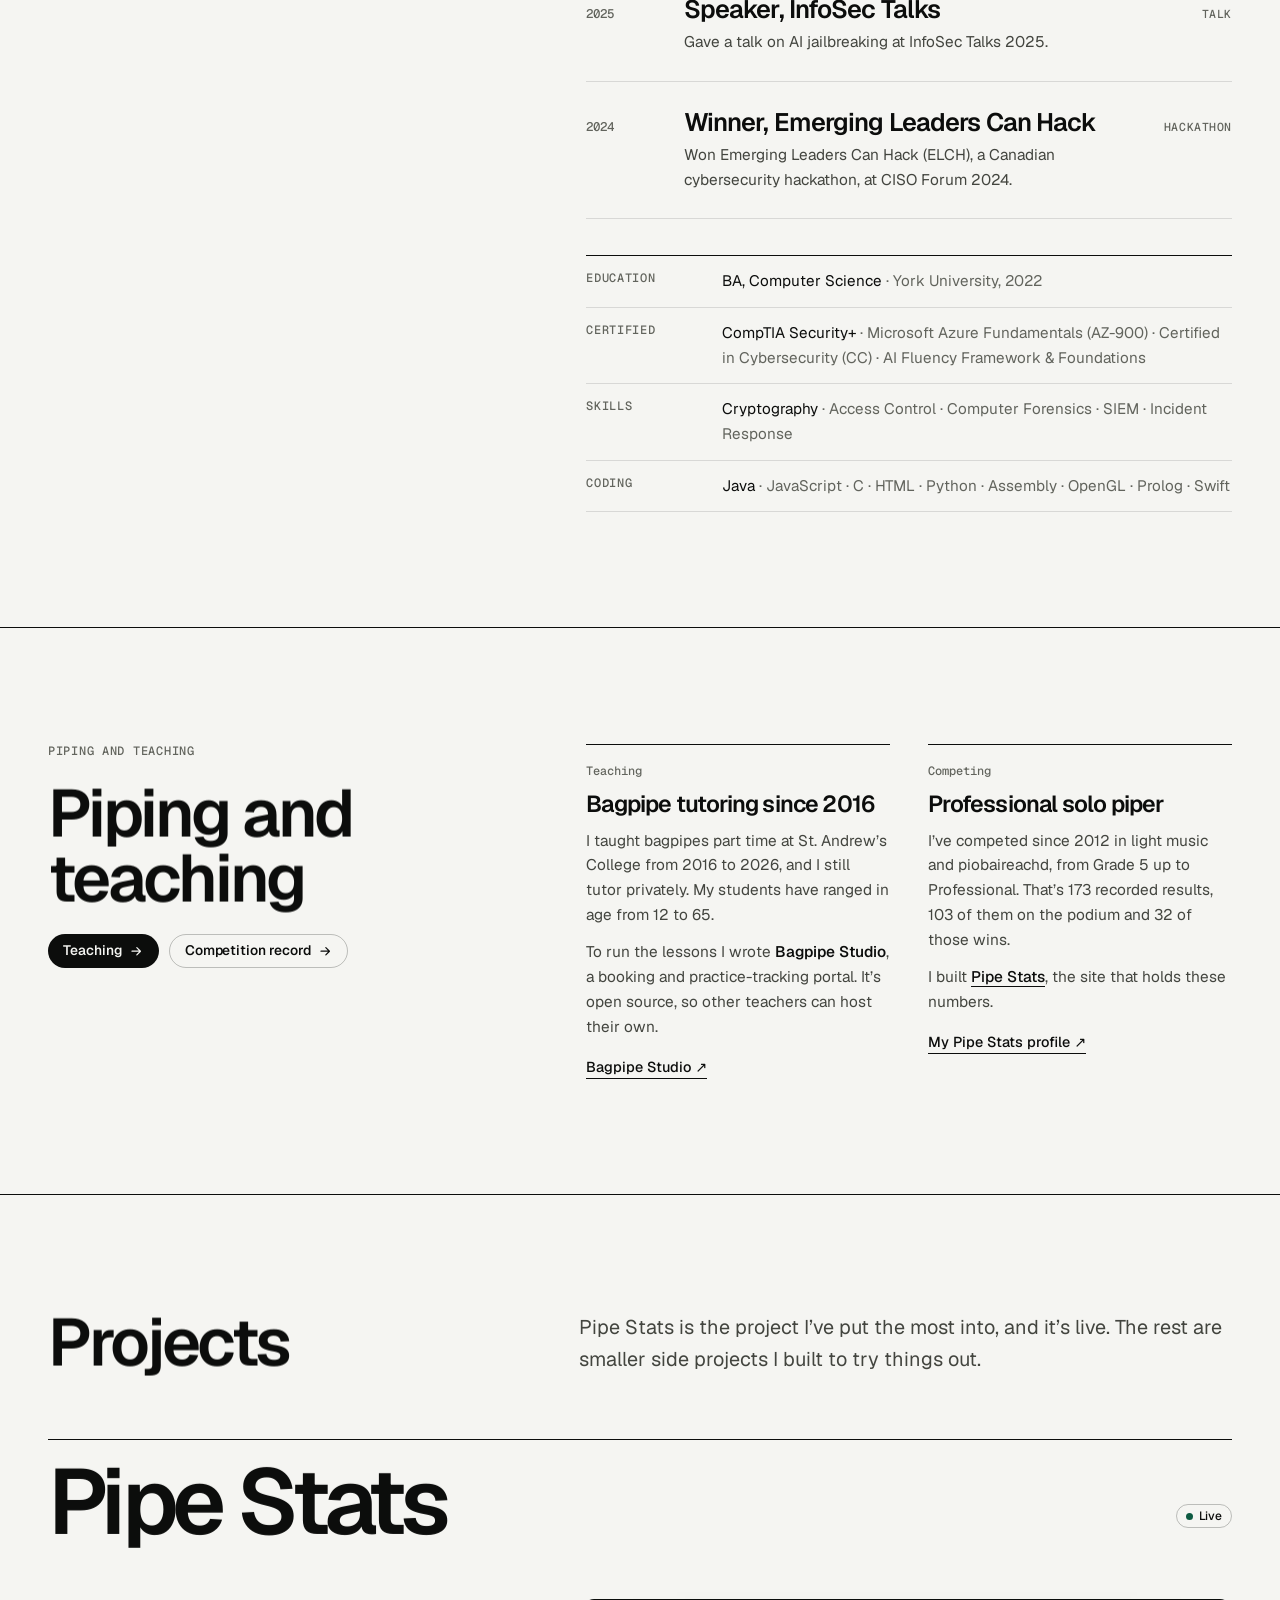
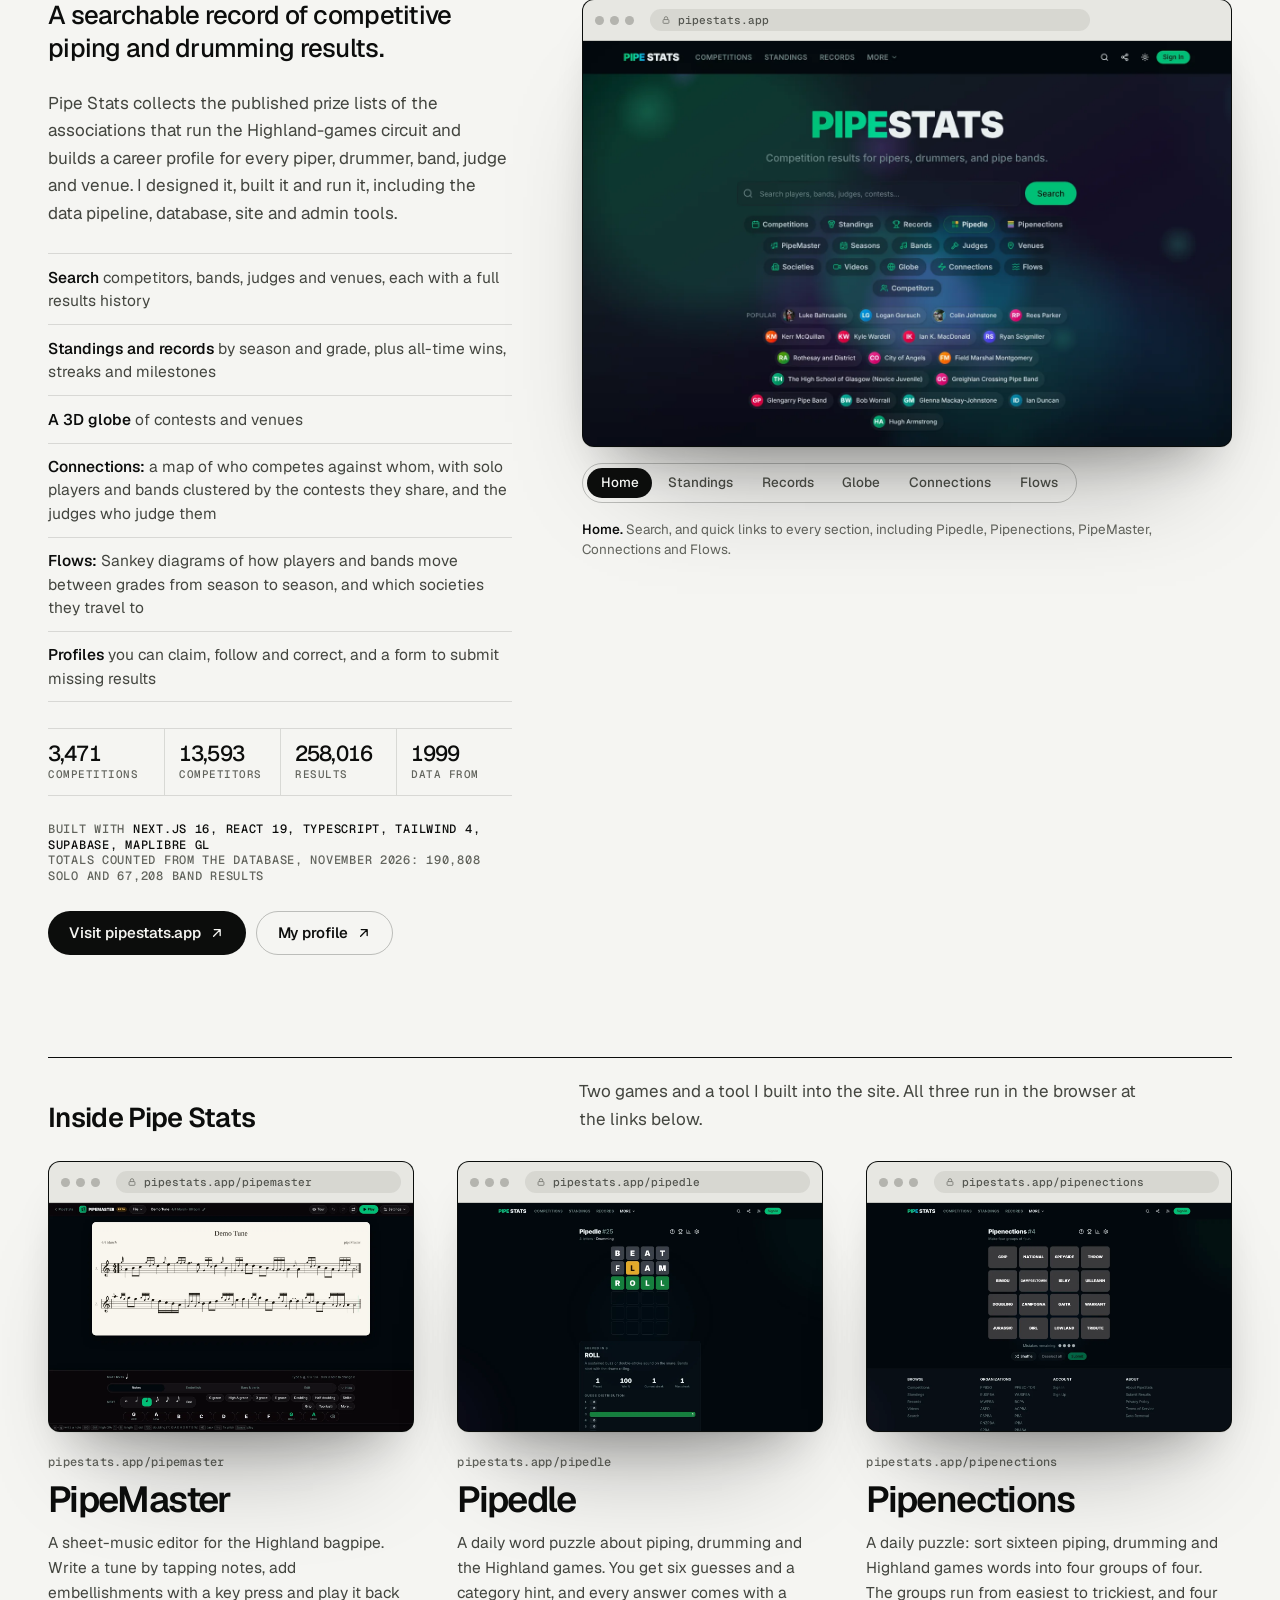
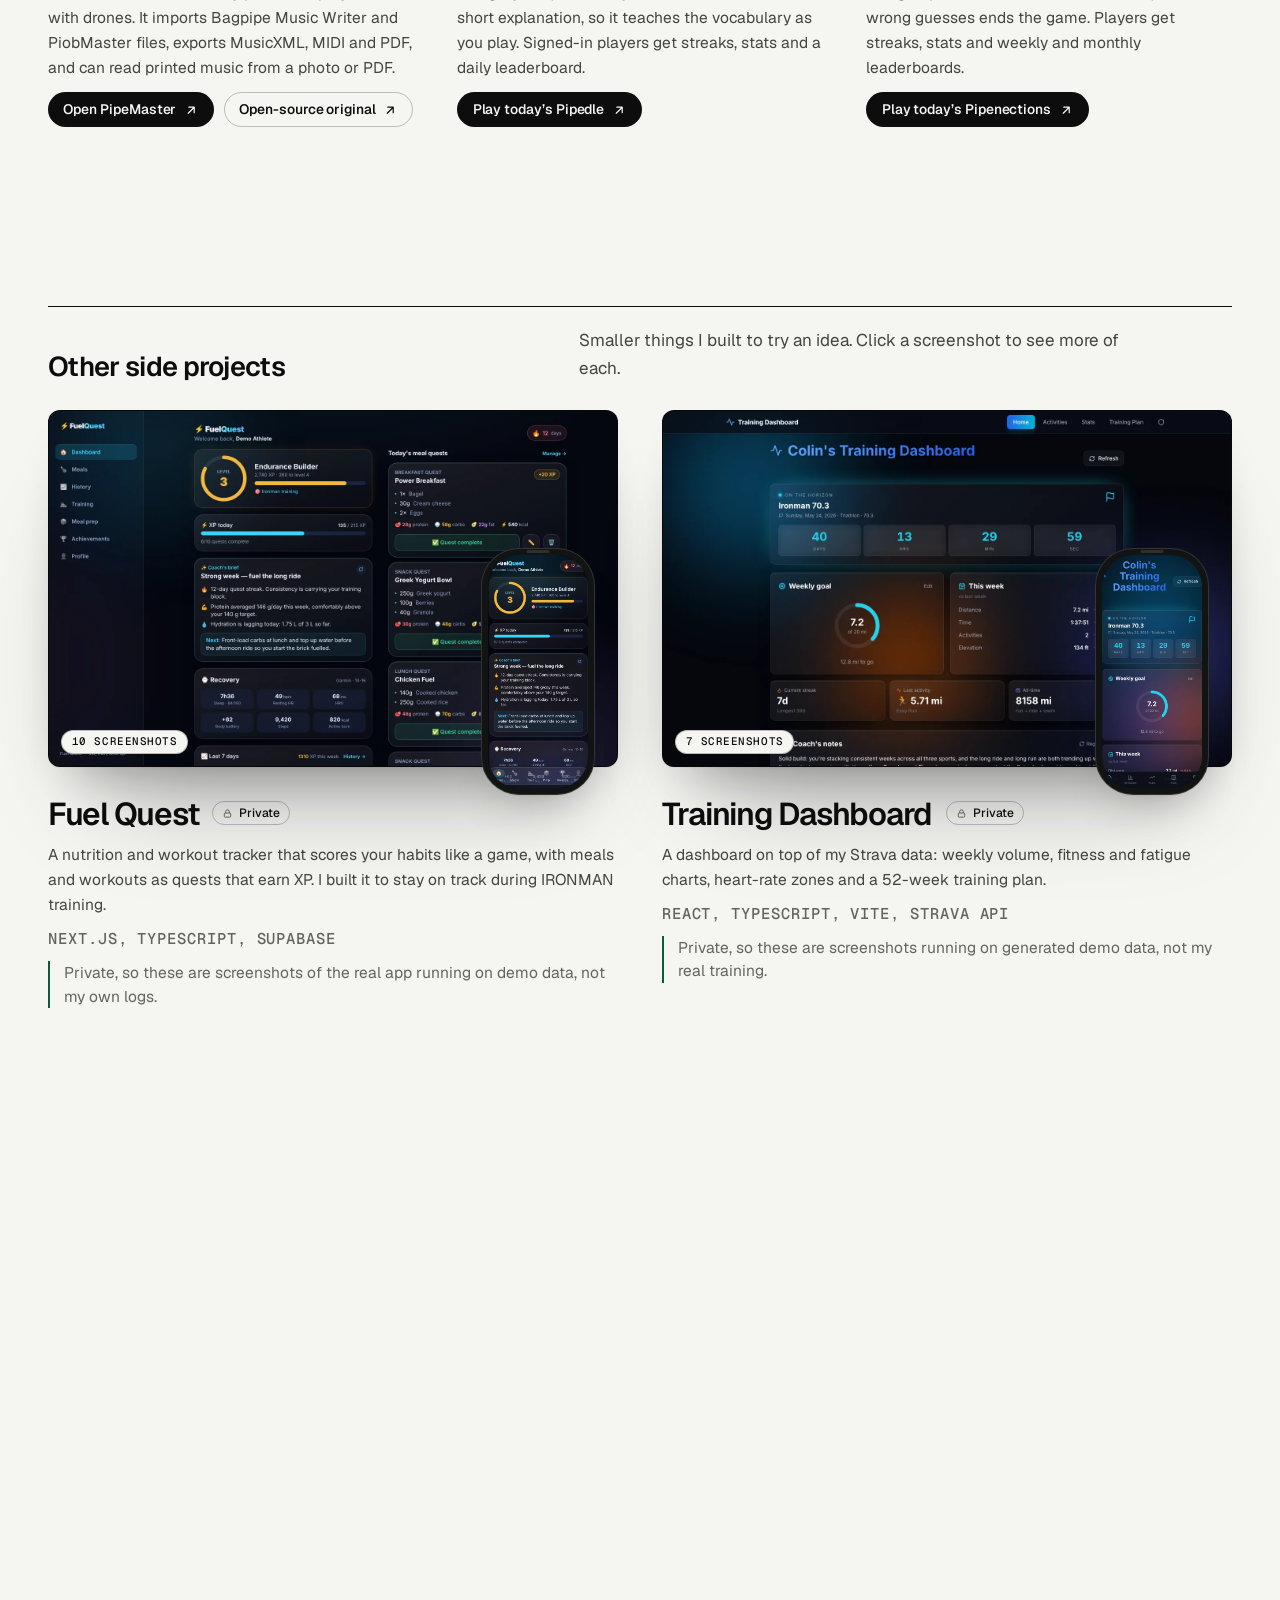
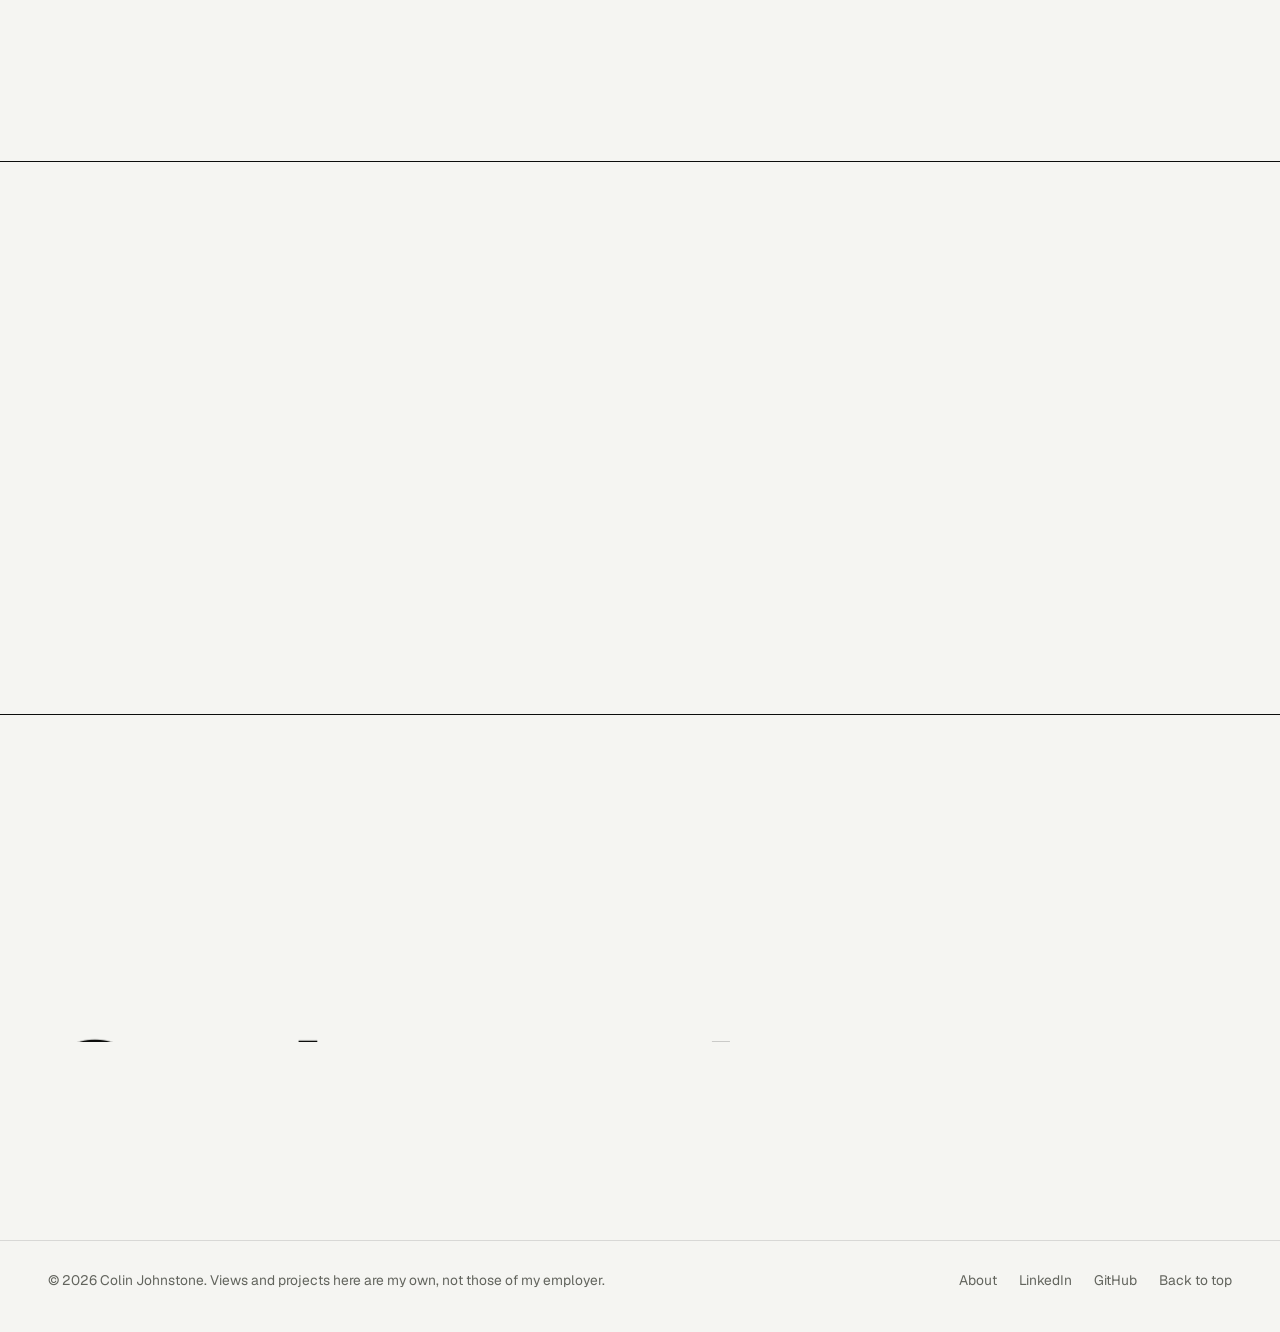
==== commit 33891eda: "Add role descriptions, certifications and skills from the resume Descriptions for the CIBC roles (in" ====
--- a/index.html
+++ b/index.html
@@ -149,8 +149,9 @@
       </ul>
       <dl class="glance reveal">
         <div><dt>Education</dt><dd>BA, Computer Science <span>· York University, 2022</span></dd></div>
-        <div><dt>Certified</dt><dd>CompTIA Security+ <span>· Microsoft Azure Fundamentals (AZ-900) · AI Fluency Framework &amp; Foundations</span></dd></div>
-        <div><dt>Skills</dt><dd>Cryptography <span>· Access Control · Computer Forensics</span></dd></div>
+        <div><dt>Certified</dt><dd>CompTIA Security+ <span>· Microsoft Azure Fundamentals (AZ-900) · Certified in Cybersecurity (CC) · AI Fluency Framework &amp; Foundations</span></dd></div>
+        <div><dt>Skills</dt><dd>Cryptography <span>· Access Control · Computer Forensics · SIEM · Incident Response</span></dd></div>
+        <div><dt>Coding</dt><dd>Java <span>· JavaScript · C · HTML · Python · Assembly · OpenGL · Prolog · Swift</span></dd></div>
       </dl>
       </div>
     </div>
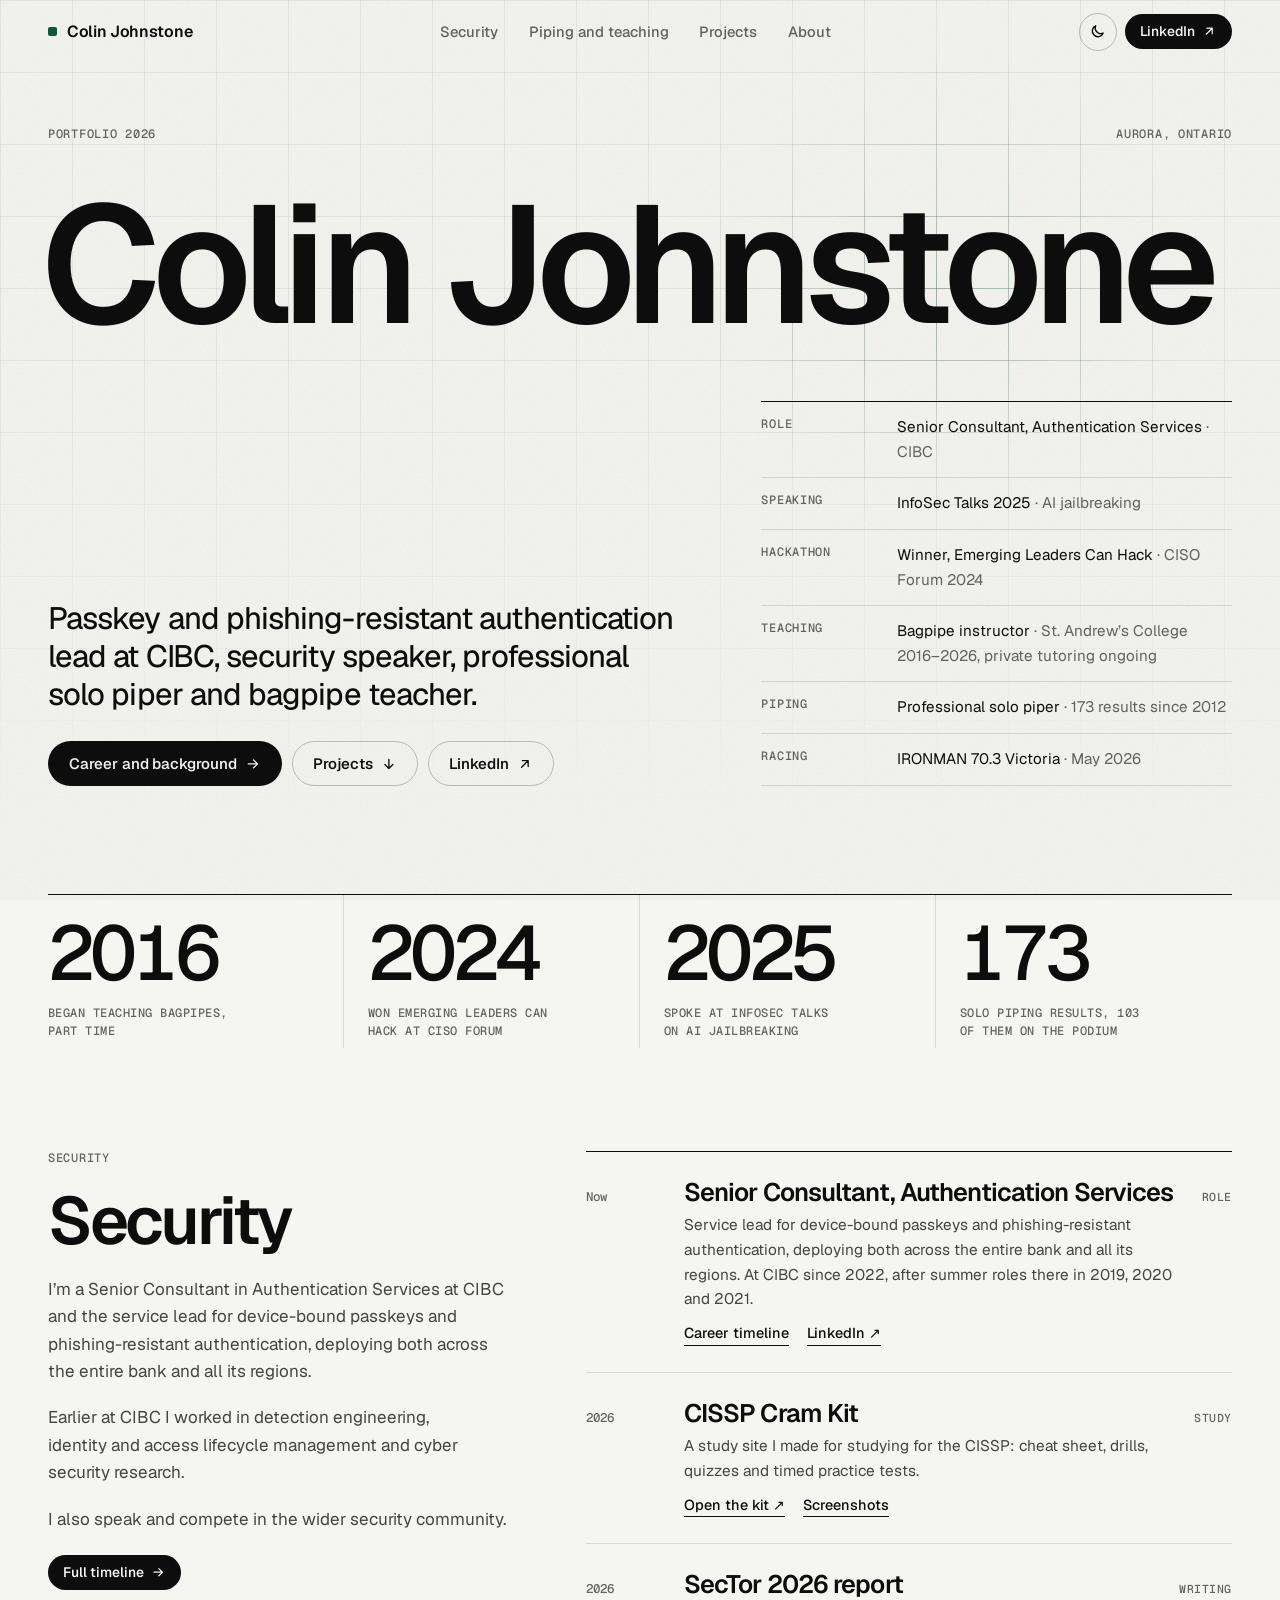
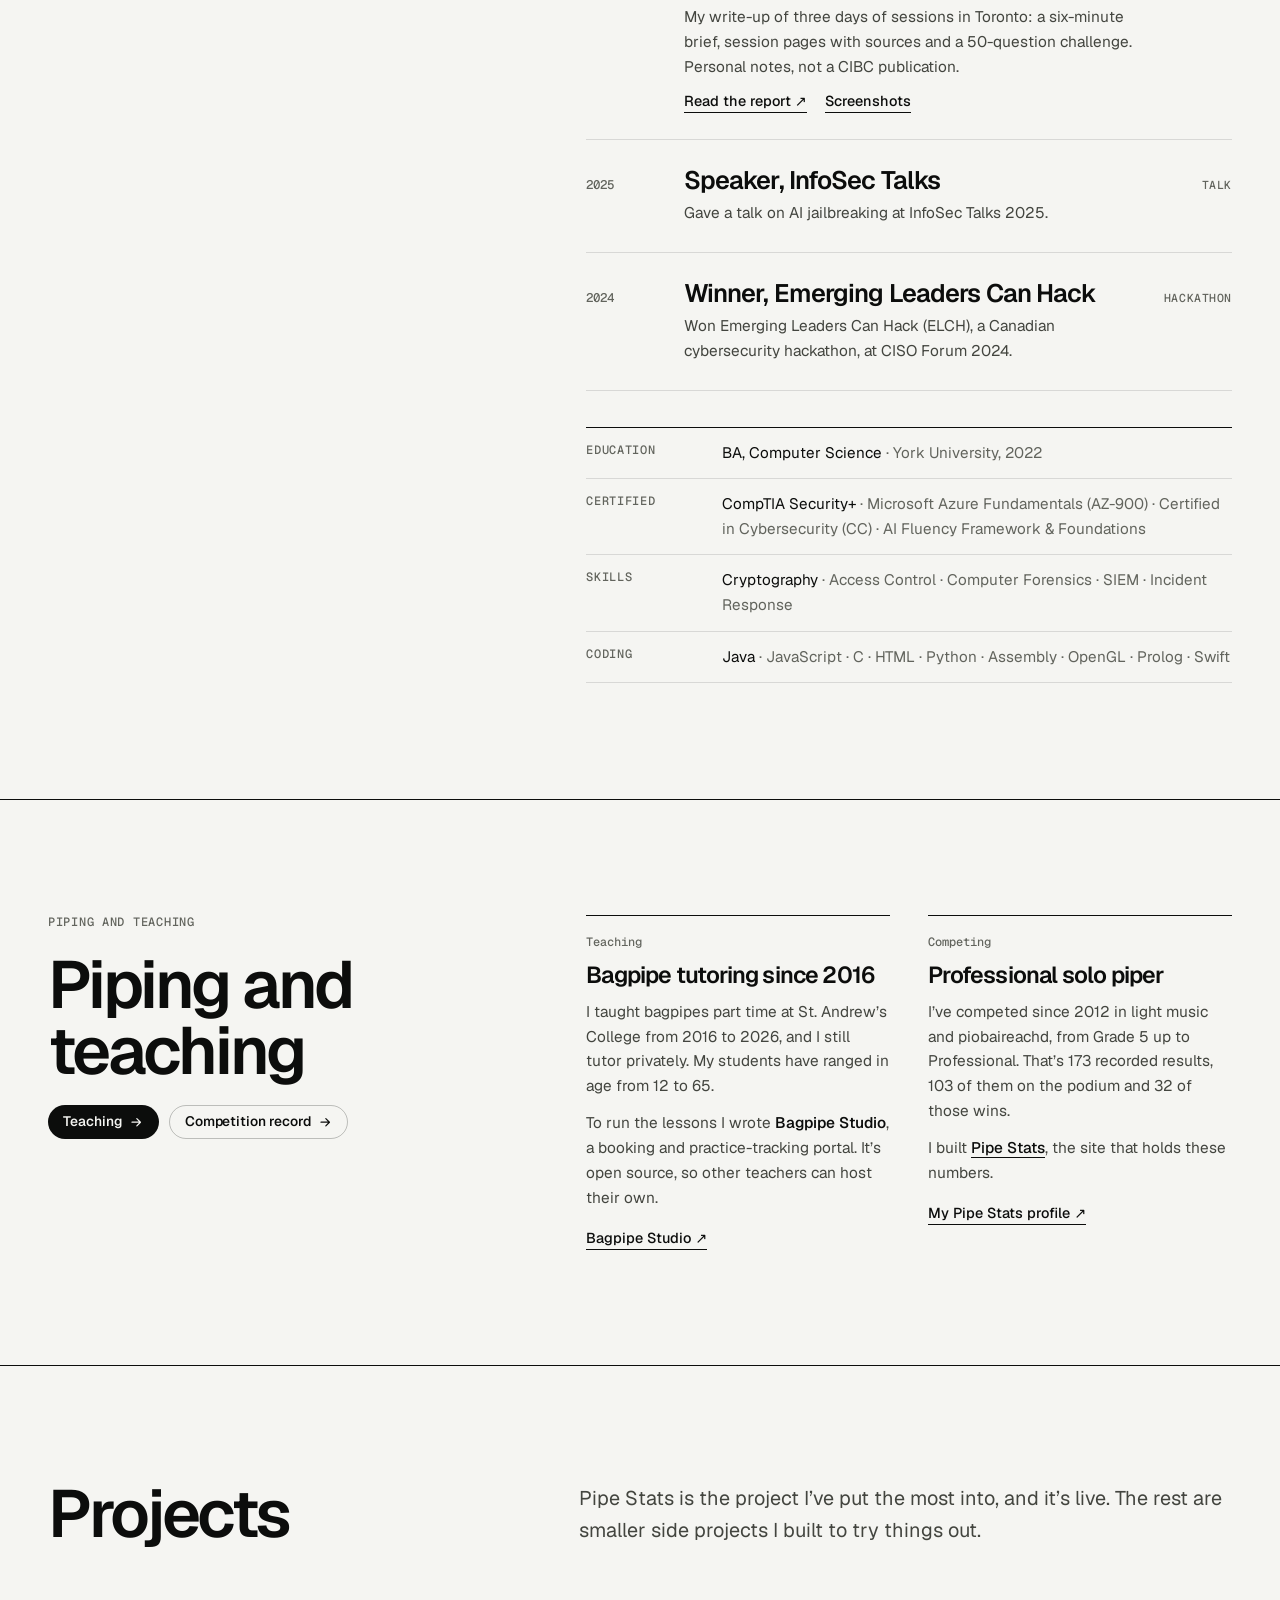
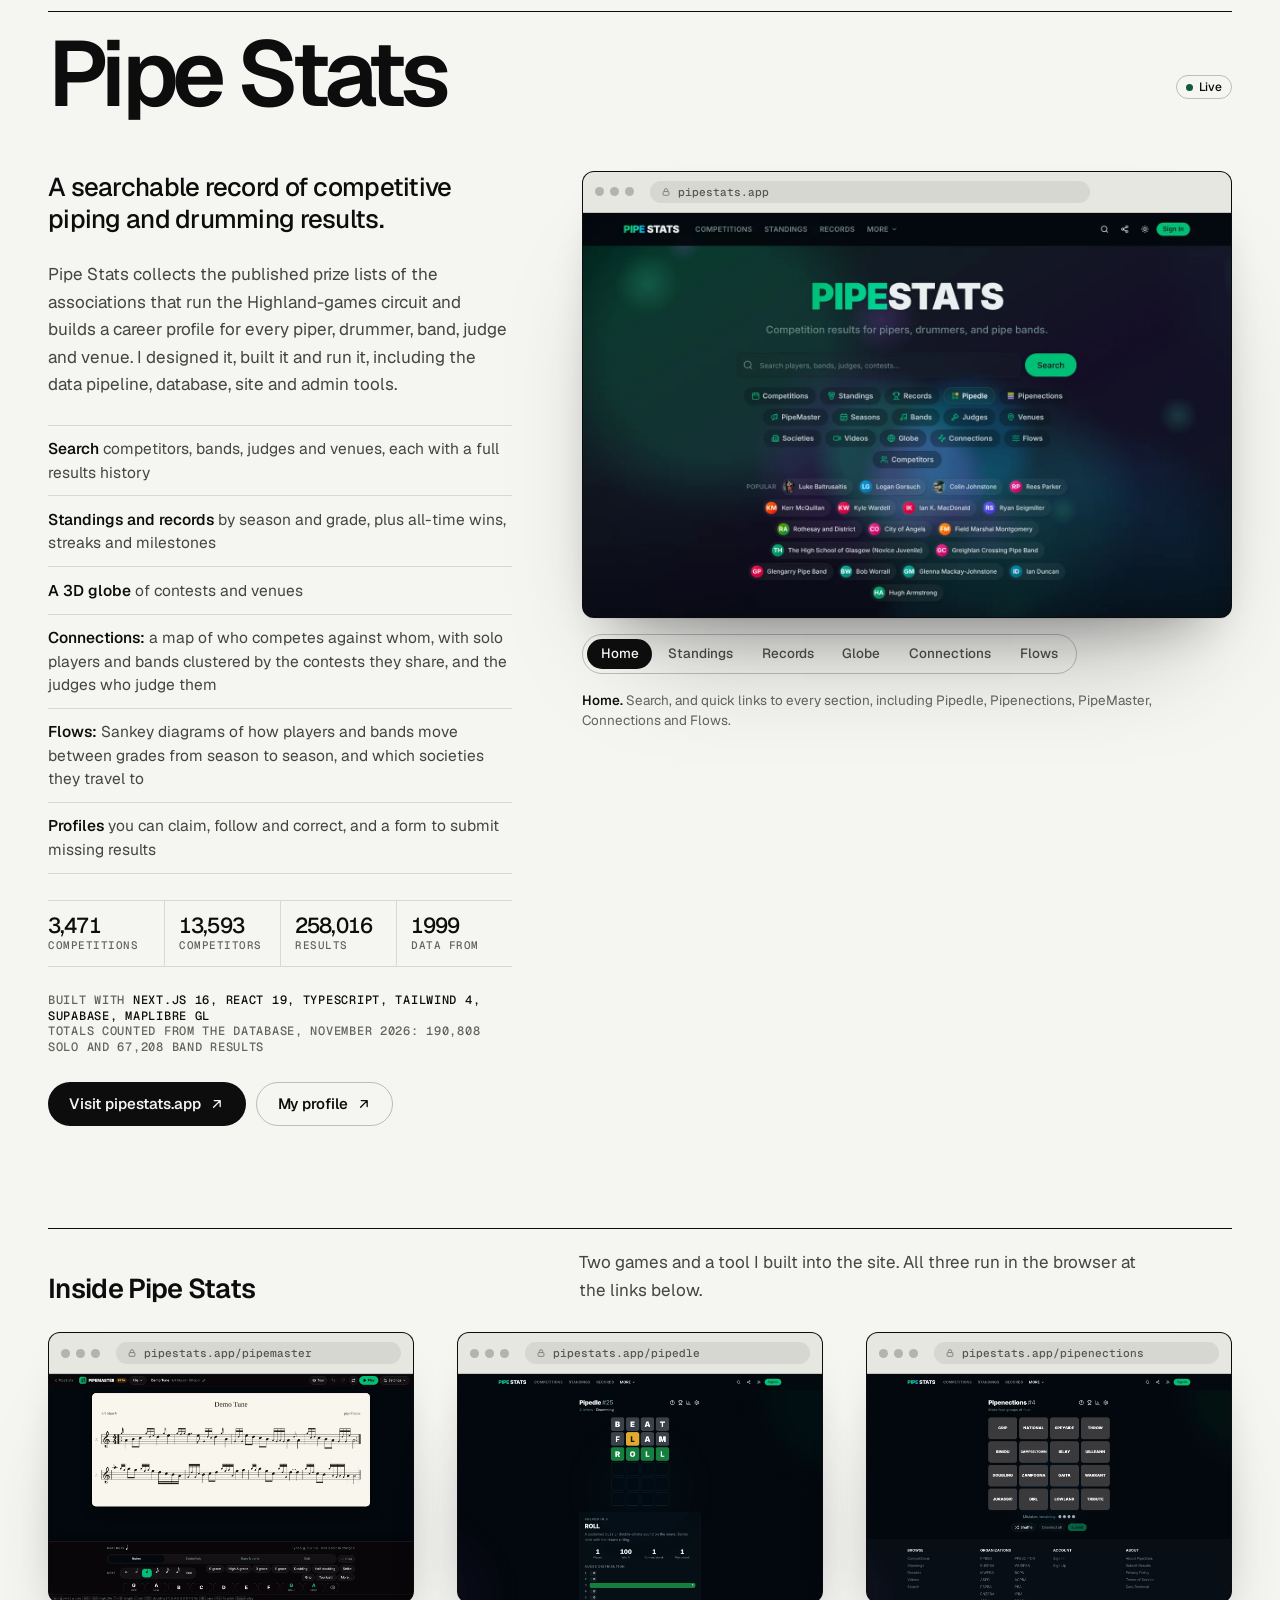
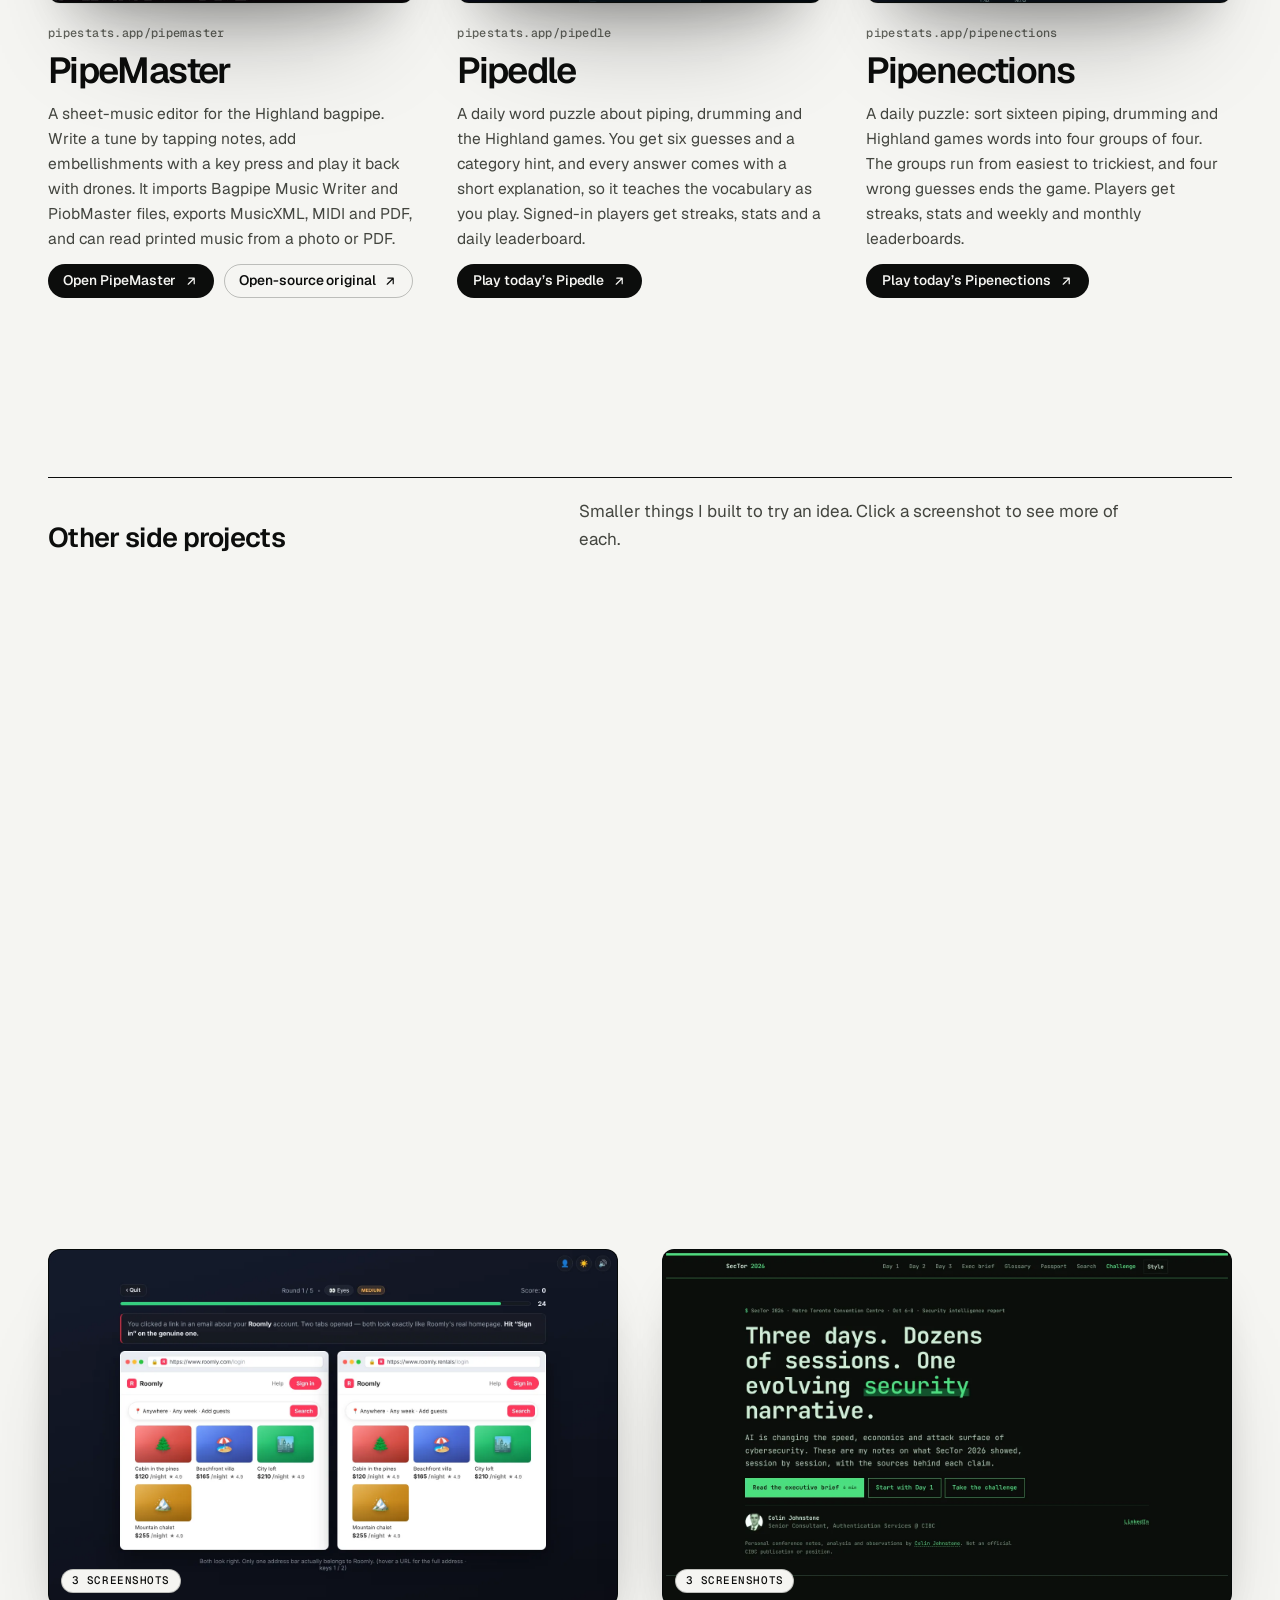
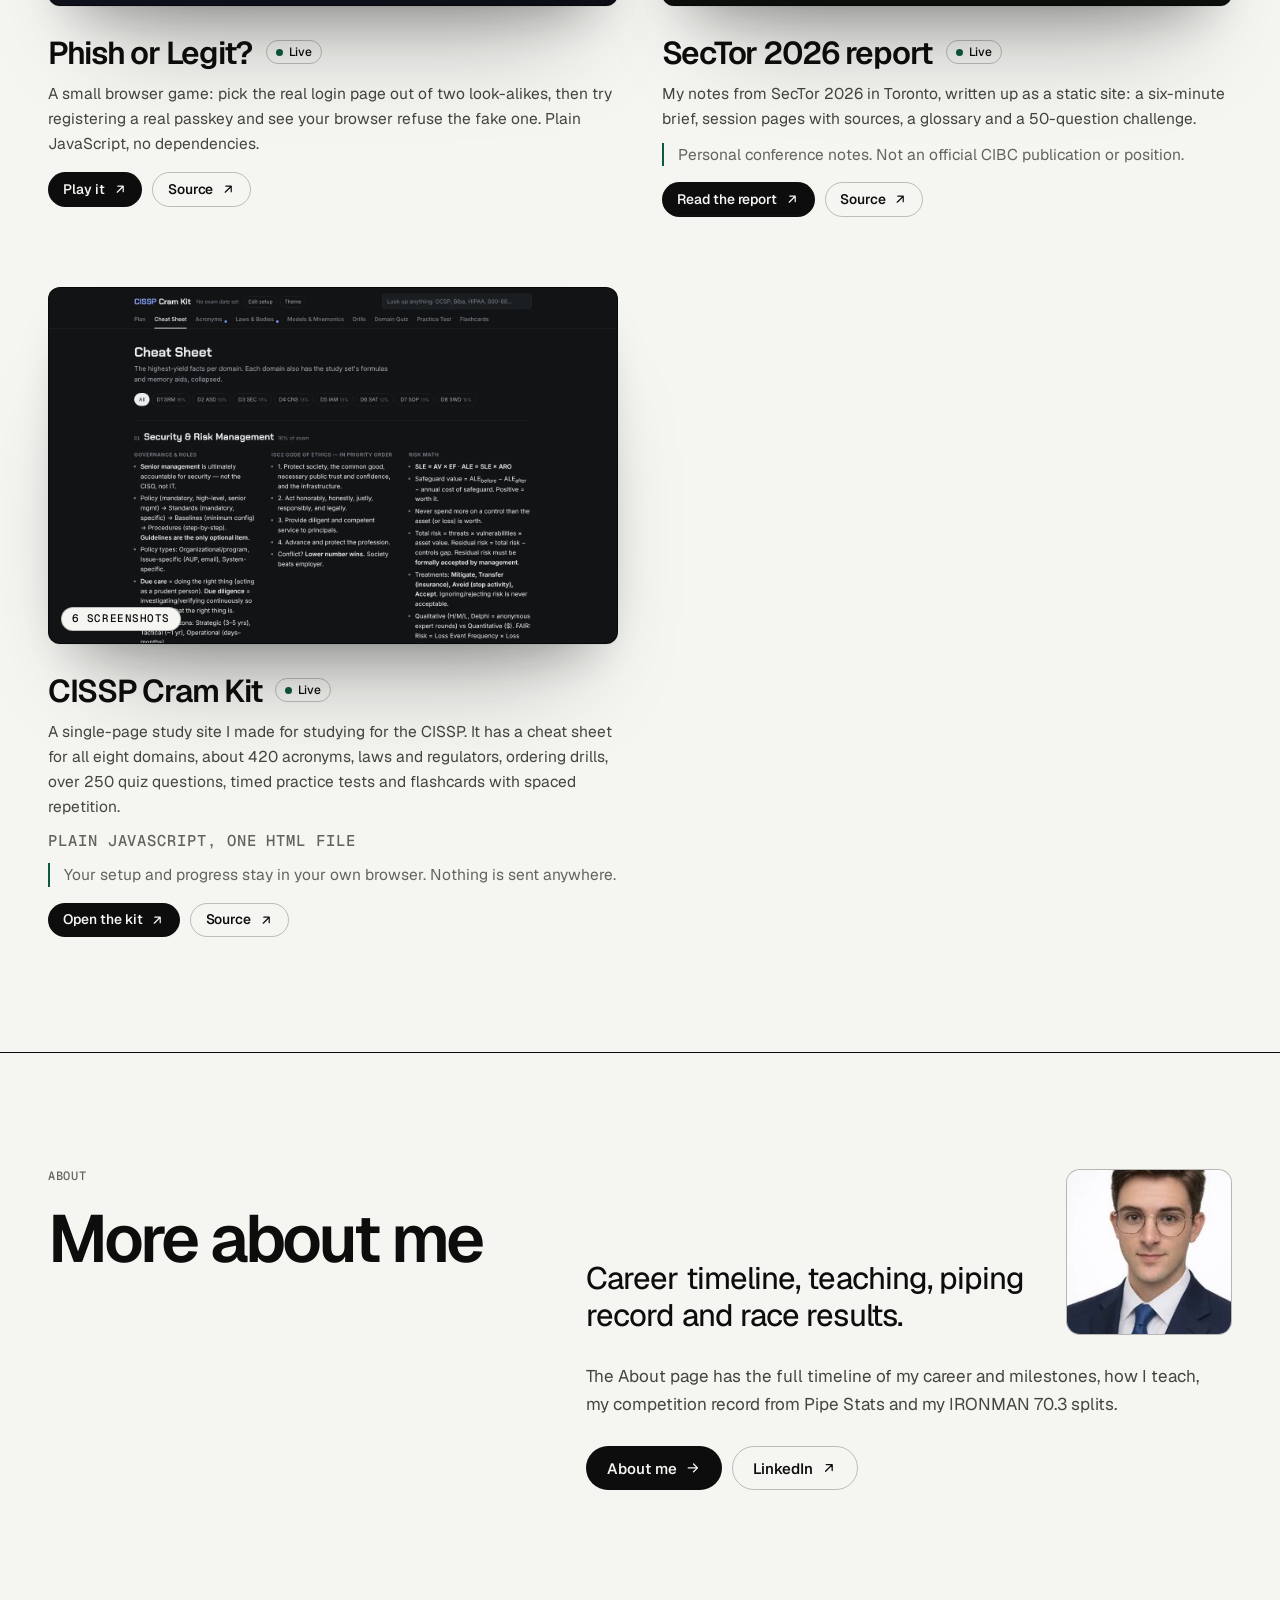
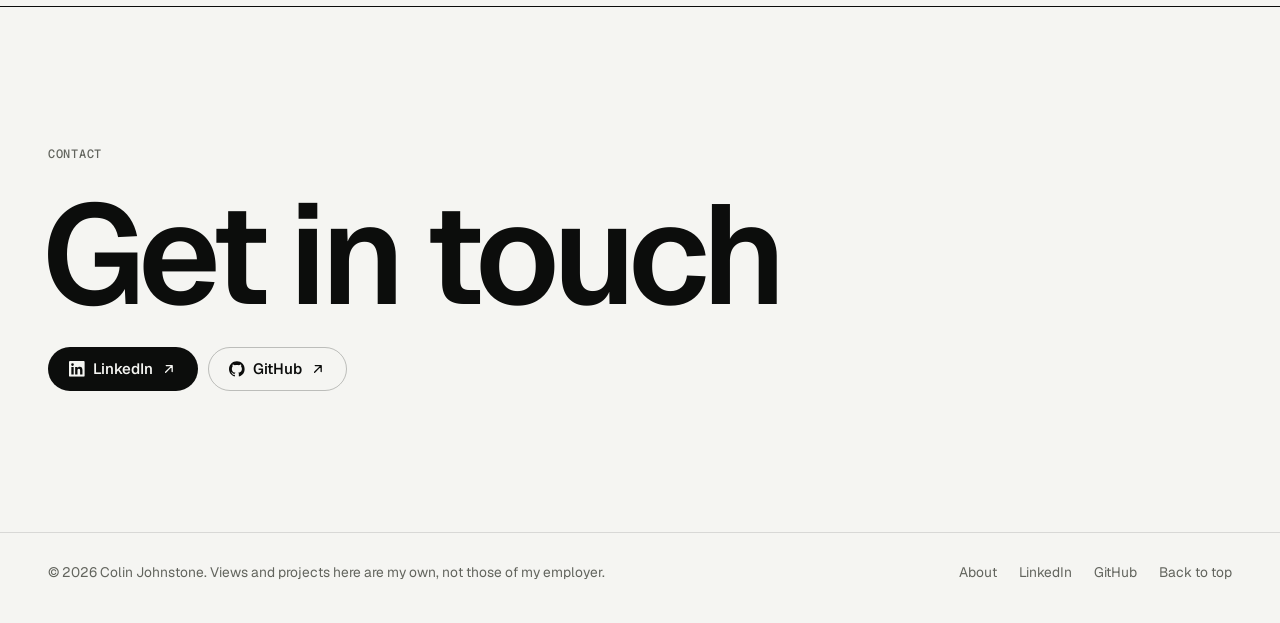
==== commit 2425aa9f: "Add the CISSP Cram Kit project A project card with six screenshots (cheat sheet, models, drills, qui" ====
--- a/index.html
+++ b/index.html
@@ -132,6 +132,12 @@
         </li>
         <li class="reveal">
           <time>2026</time>
+          <div><h3>CISSP Cram Kit</h3><p>A study site I made for studying for the CISSP: cheat sheet, drills, quizzes and timed practice tests.</p>
+            <div class="links"><a class="link" href="https://colinjohnstone.github.io/cissp-cram-kit/" target="_blank" rel="noopener">Open the kit ↗</a><a class="link" href="#cissp-cram-kit">Screenshots</a></div></div>
+          <span class="kind">Study</span>
+        </li>
+        <li class="reveal">
+          <time>2026</time>
           <div><h3>SecTor 2026 report</h3><p>My write-up of three days of sessions in Toronto: a six-minute brief, session pages with sources and a 50-question challenge. Personal notes, not a CIBC publication.</p>
             <div class="links"><a class="link" href="https://colinjohnstone.github.io/sector-2026/" target="_blank" rel="noopener">Read the report ↗</a><a class="link" href="#sector-2026">Screenshots</a></div></div>
           <span class="kind">Writing</span>
@@ -389,6 +395,27 @@
         </div>
       </article>
 
+      <article class="side-card reveal" id="cissp-cram-kit" data-gallery="CISSP Cram Kit">
+        <figure class="side-main" data-lb data-caption="<b>Cheat sheet.</b> The highest-yield facts for each of the eight domains, with the formulas and memory aids.">
+          <div class="side-shot"><img src="assets/img/cissp-cheat.webp" width="1440" height="900" alt="CISSP Cram Kit cheat sheet for Domain 1, Security and Risk Management, with governance, the ISC2 code of ethics and risk math." loading="lazy"><span class="side-count">6 screenshots</span></div>
+        </figure>
+        <figure data-lb hidden data-caption="<b>Models and mnemonics.</b> Ordered models such as OSI and TCP/IP with a mnemonic for each, and a Test me drill."><img src="assets/img/cissp-models.webp" width="1440" height="900" alt="CISSP Cram Kit models page showing the OSI model with a mnemonic, the TCP/IP model and the TCP three-way handshake." loading="lazy"></figure>
+        <figure data-lb hidden data-caption="<b>Drills.</b> A generated calculation question: annualized loss expectancy from an asset value and loss rate."><img src="assets/img/cissp-drill.webp" width="1440" height="900" alt="CISSP Cram Kit drill question asking for the ALE of a 1,875,000 dollar asset with four answers." loading="lazy"></figure>
+        <figure data-lb hidden data-caption="<b>Domain quiz.</b> Scenario questions by domain and type, with a smart review of what you have missed."><img src="assets/img/cissp-quiz.webp" width="1440" height="900" alt="CISSP Cram Kit domain quiz with a smart review banner and a question about NIST SP 800-88 media sanitization." loading="lazy"></figure>
+        <figure data-lb hidden data-caption="<b>Practice test.</b> Timed and weighted to the official domain percentages, from 25 to 150 questions."><img src="assets/img/cissp-practice.webp" width="1440" height="900" alt="CISSP Cram Kit practice test page with four lengths: sprint, half, minimum and maximum." loading="lazy"></figure>
+        <figure data-lb hidden data-caption="<b>Plan.</b> The exam format, a study plan built from your exam date and mastery by domain."><img src="assets/img/cissp-plan.webp" width="1440" height="900" alt="CISSP Cram Kit plan page with exam format facts and domain mastery bars." loading="lazy"></figure>
+        <div class="side-body">
+          <div class="side-title"><h4>CISSP Cram Kit</h4><span class="chip chip-live"><i class="dot"></i>Live</span></div>
+          <p>A single-page study site I made for studying for the CISSP. It has a cheat sheet for all eight domains, about 420 acronyms, laws and regulators, ordering drills, over 250 quiz questions, timed practice tests and flashcards with spaced repetition.</p>
+          <p class="label">Plain JavaScript, one HTML file</p>
+          <p class="note">Your setup and progress stay in your own browser. Nothing is sent anywhere.</p>
+          <div class="actions">
+            <a class="btn btn-primary btn-sm" href="https://colinjohnstone.github.io/cissp-cram-kit/" target="_blank" rel="noopener">Open the kit <svg class="arr" aria-hidden="true"><use href="#i-arrow"/></svg></a>
+            <a class="btn btn-ghost btn-sm" href="https://github.com/ColinJohnstone/cissp-cram-kit" target="_blank" rel="noopener">Source <svg class="arr" aria-hidden="true"><use href="#i-arrow"/></svg></a>
+          </div>
+        </div>
+      </article>
+
     </div>
   </div>
 </div>
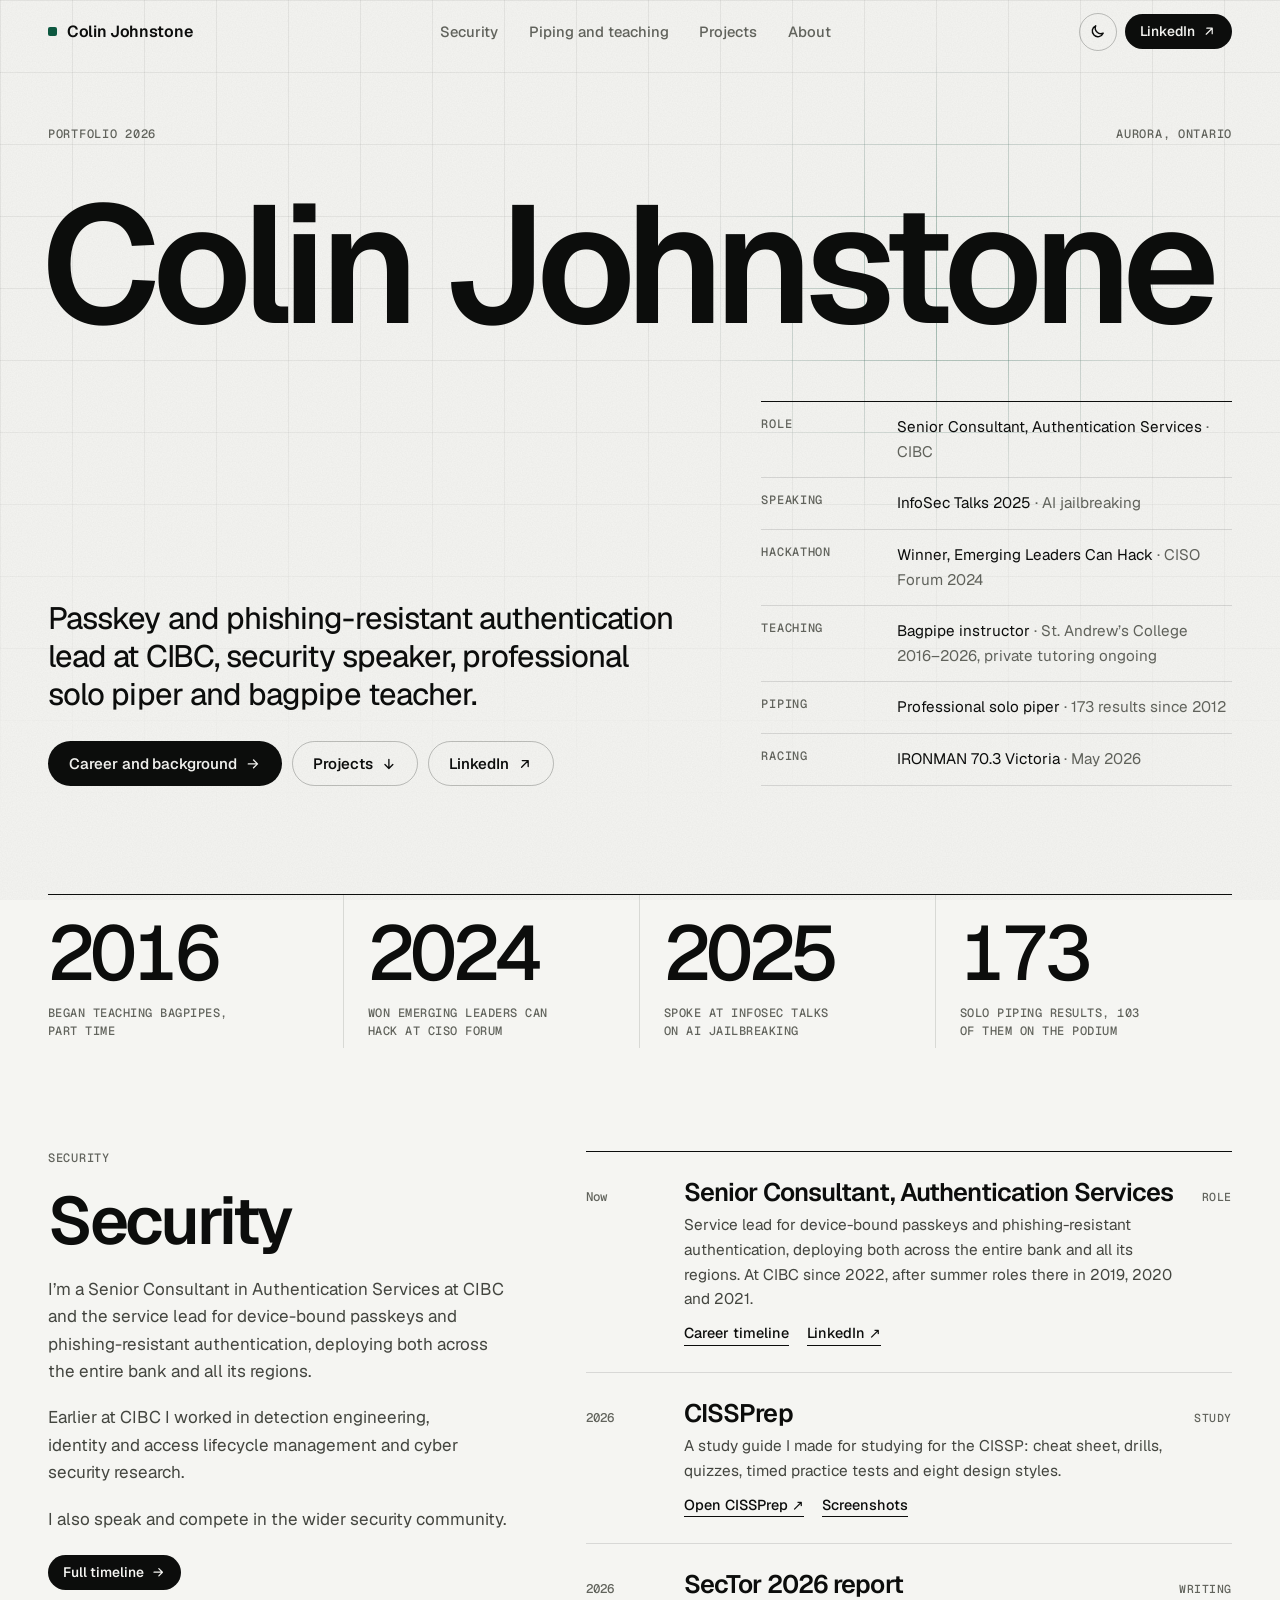
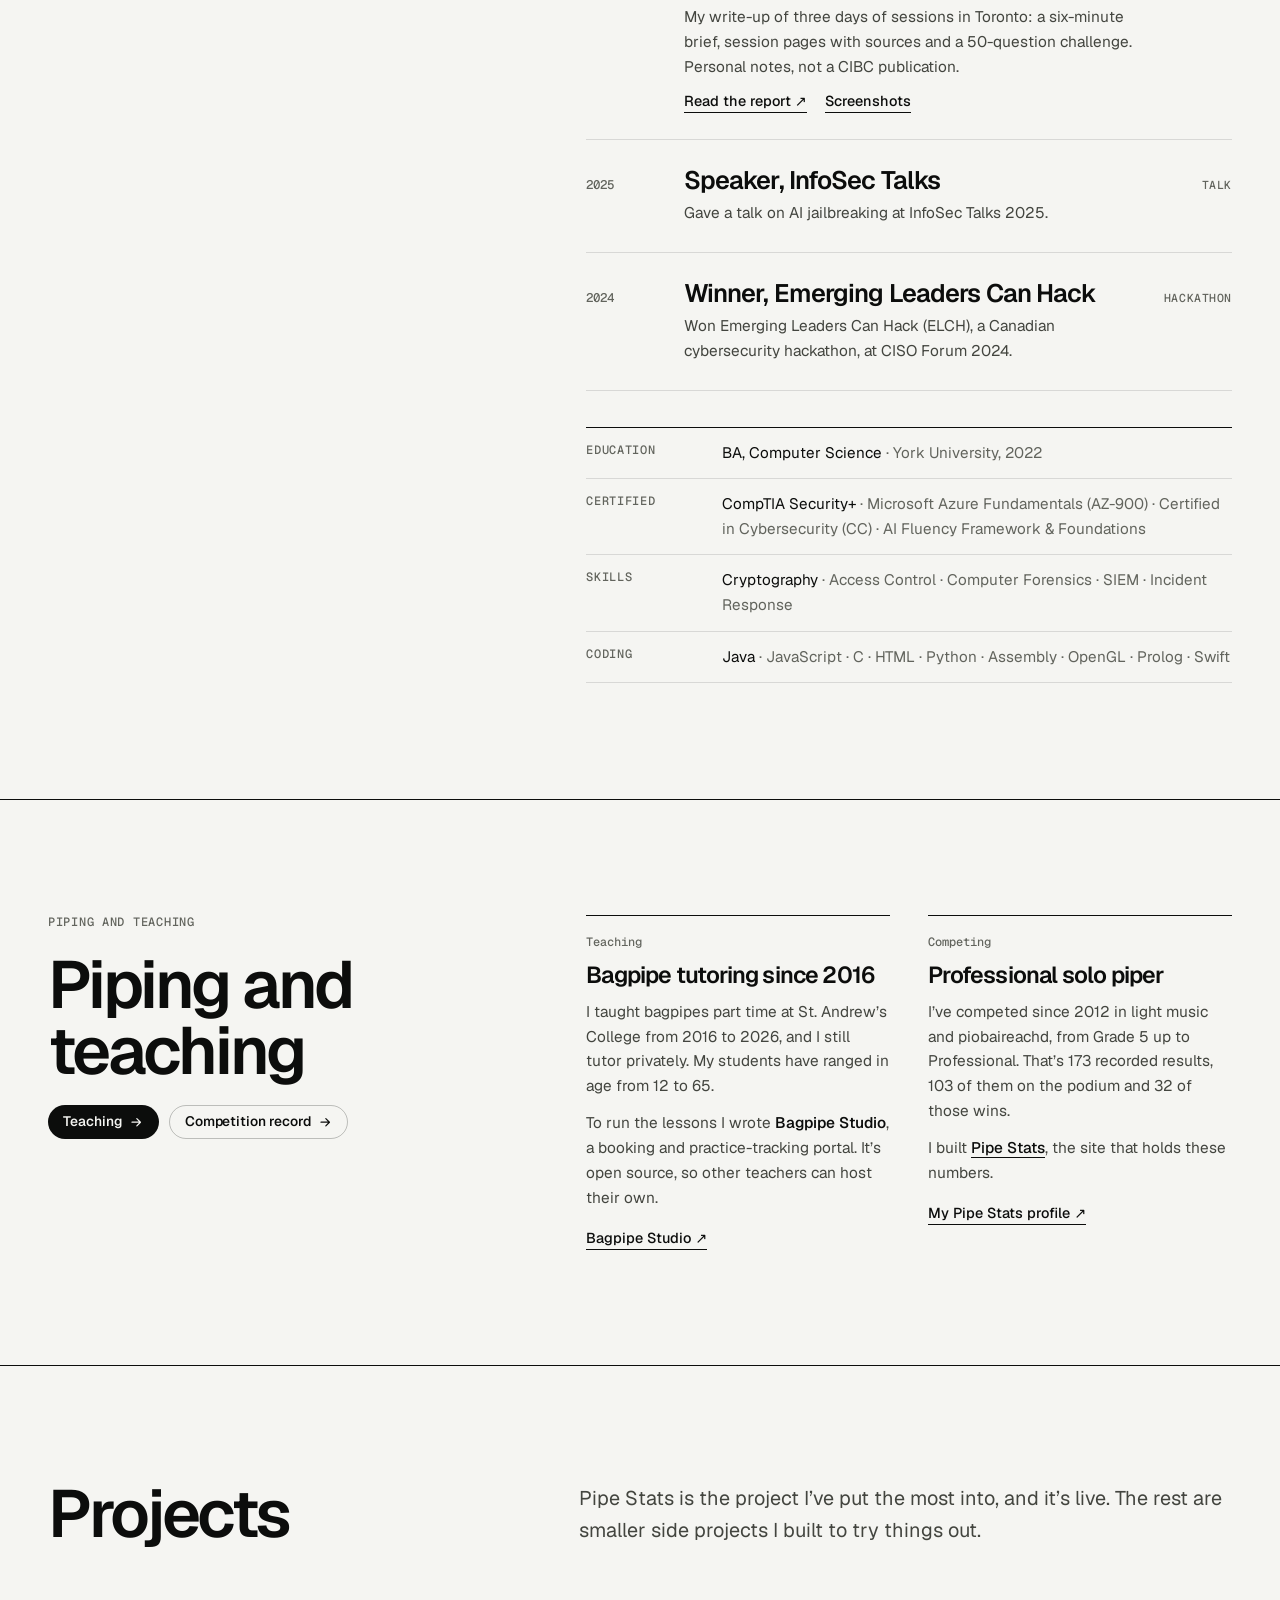
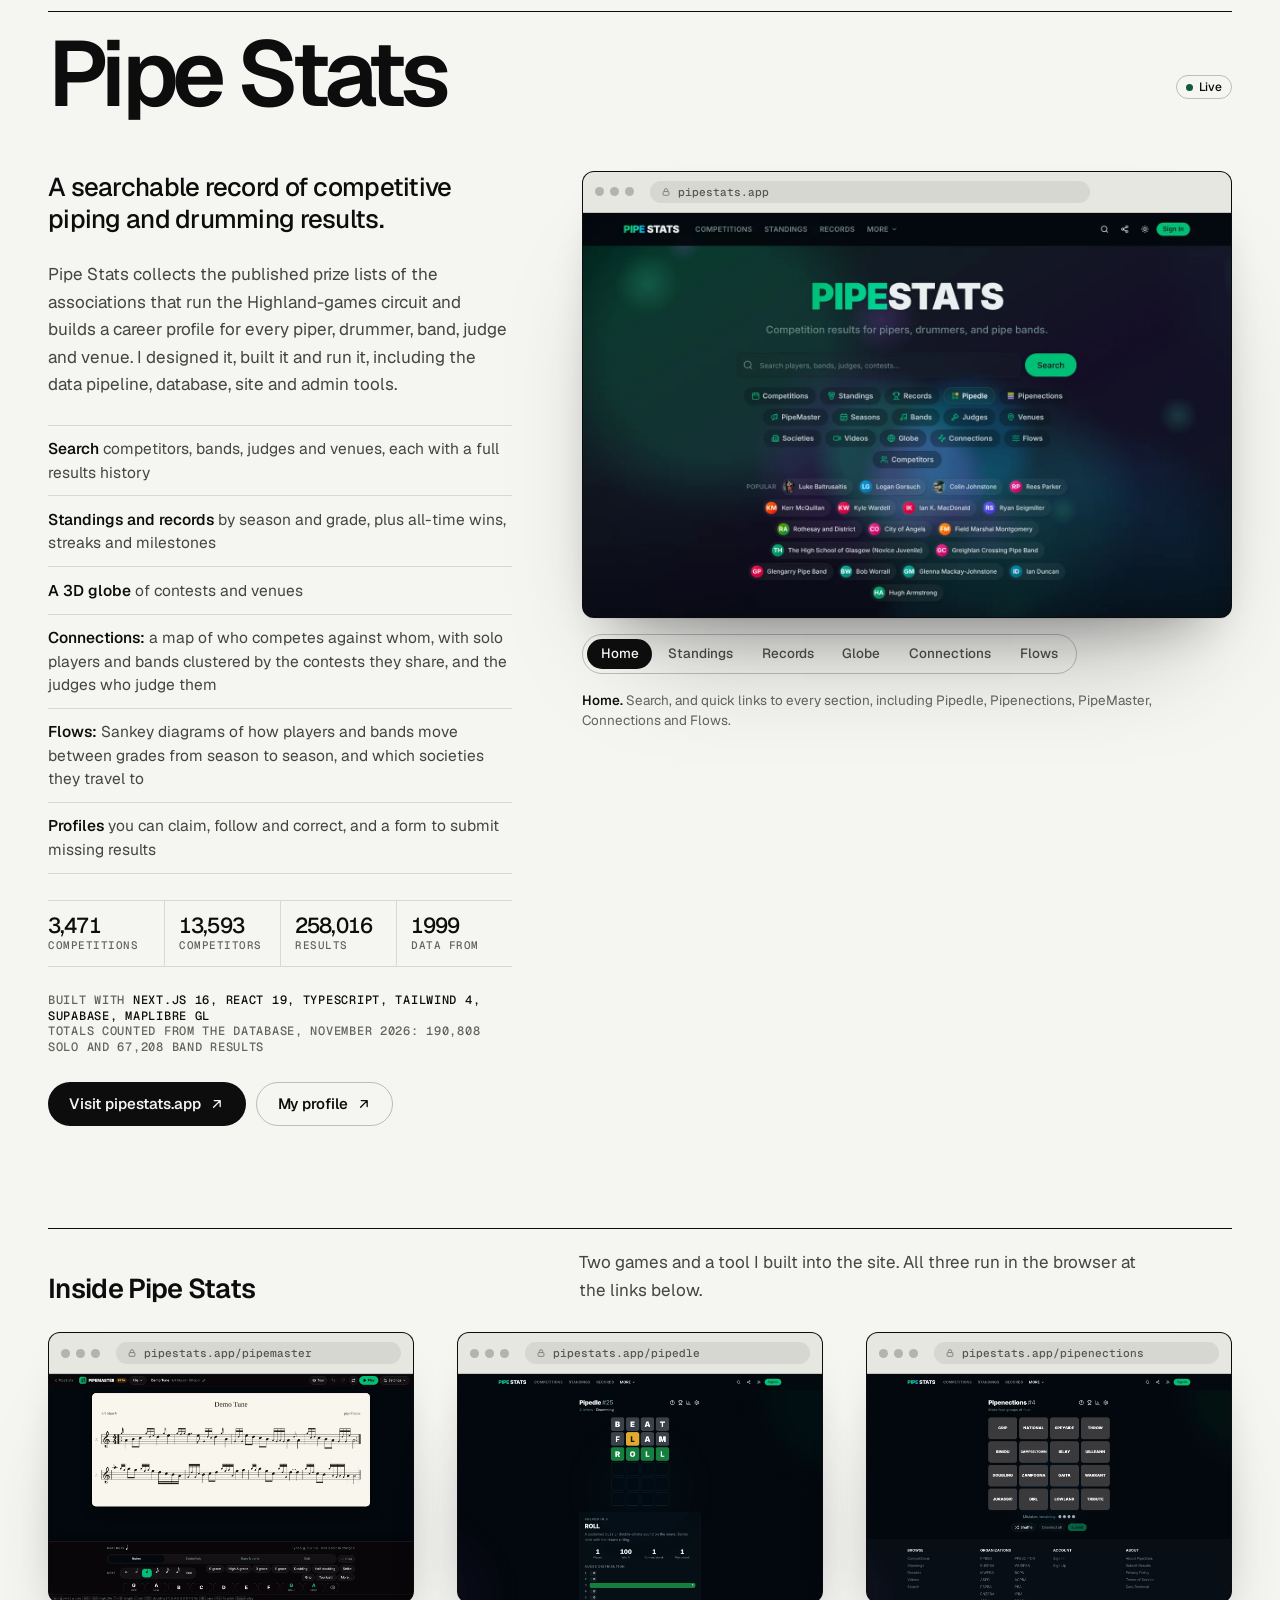
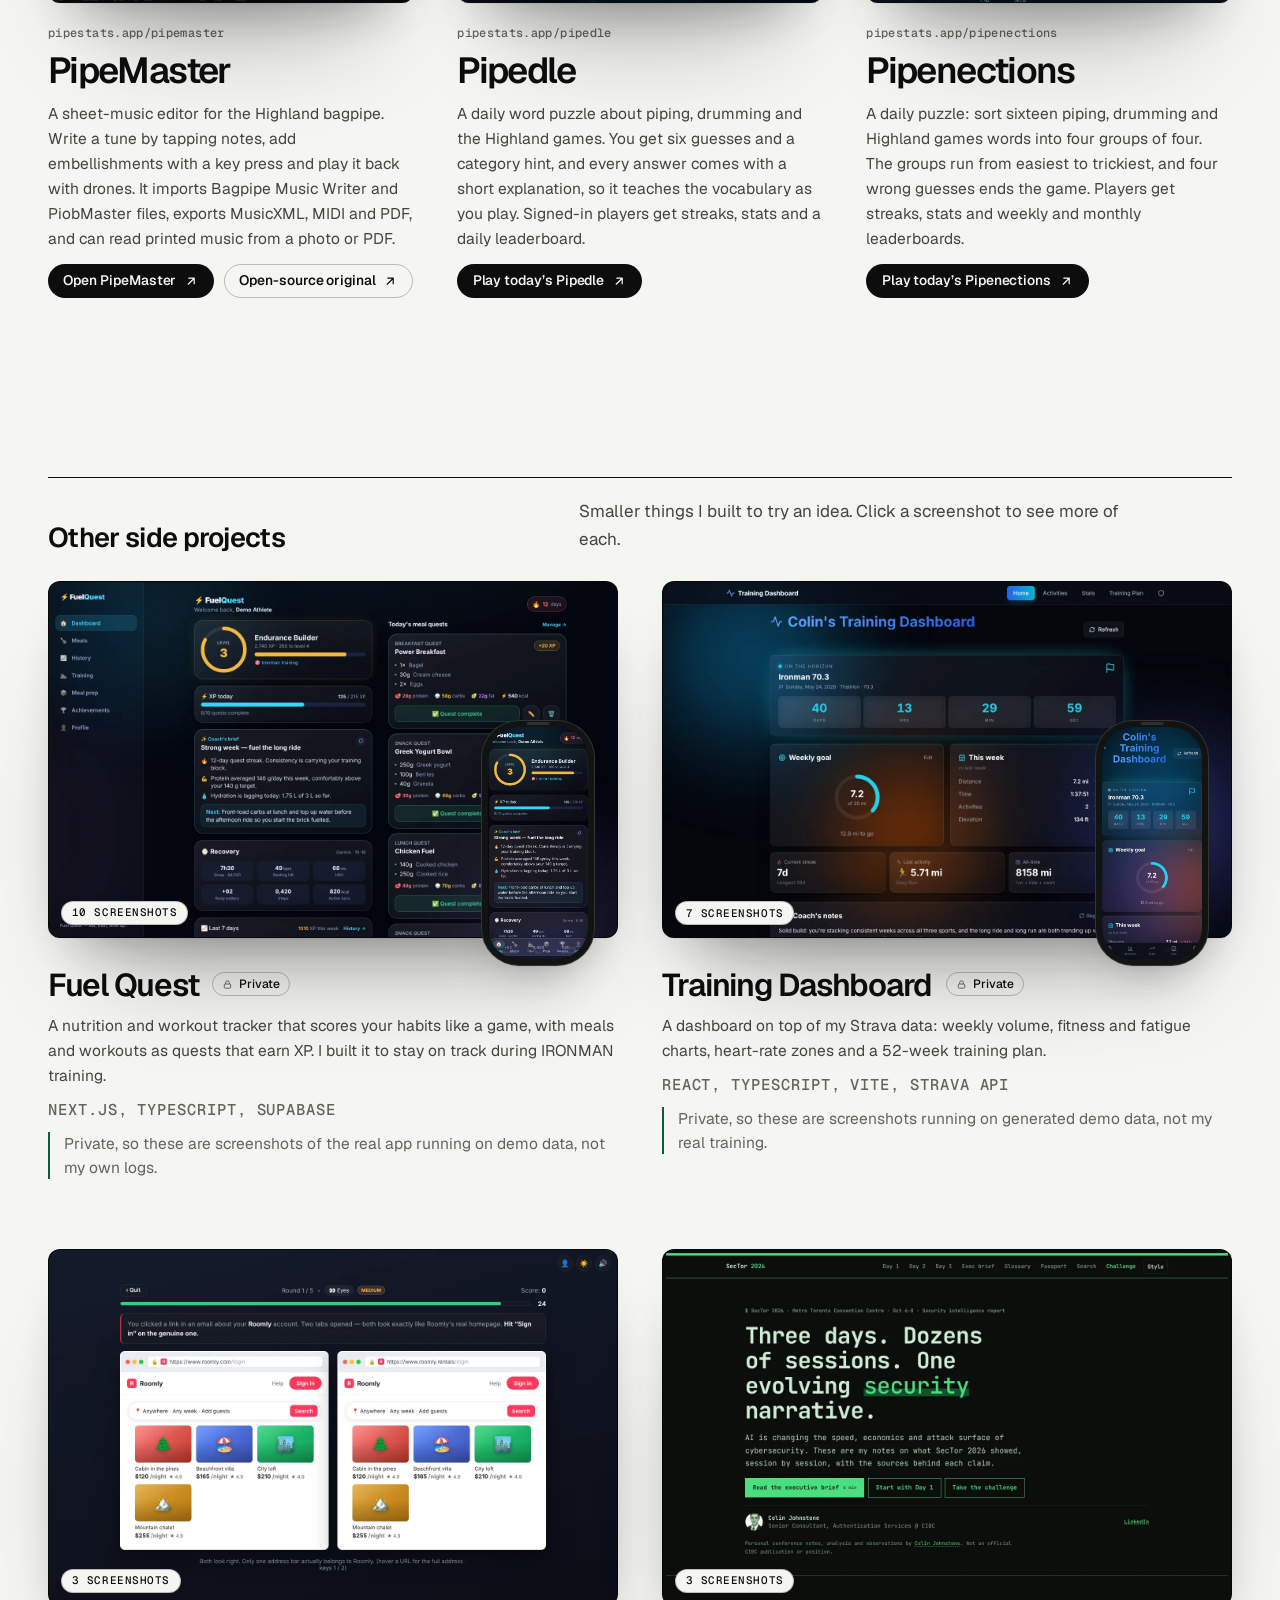
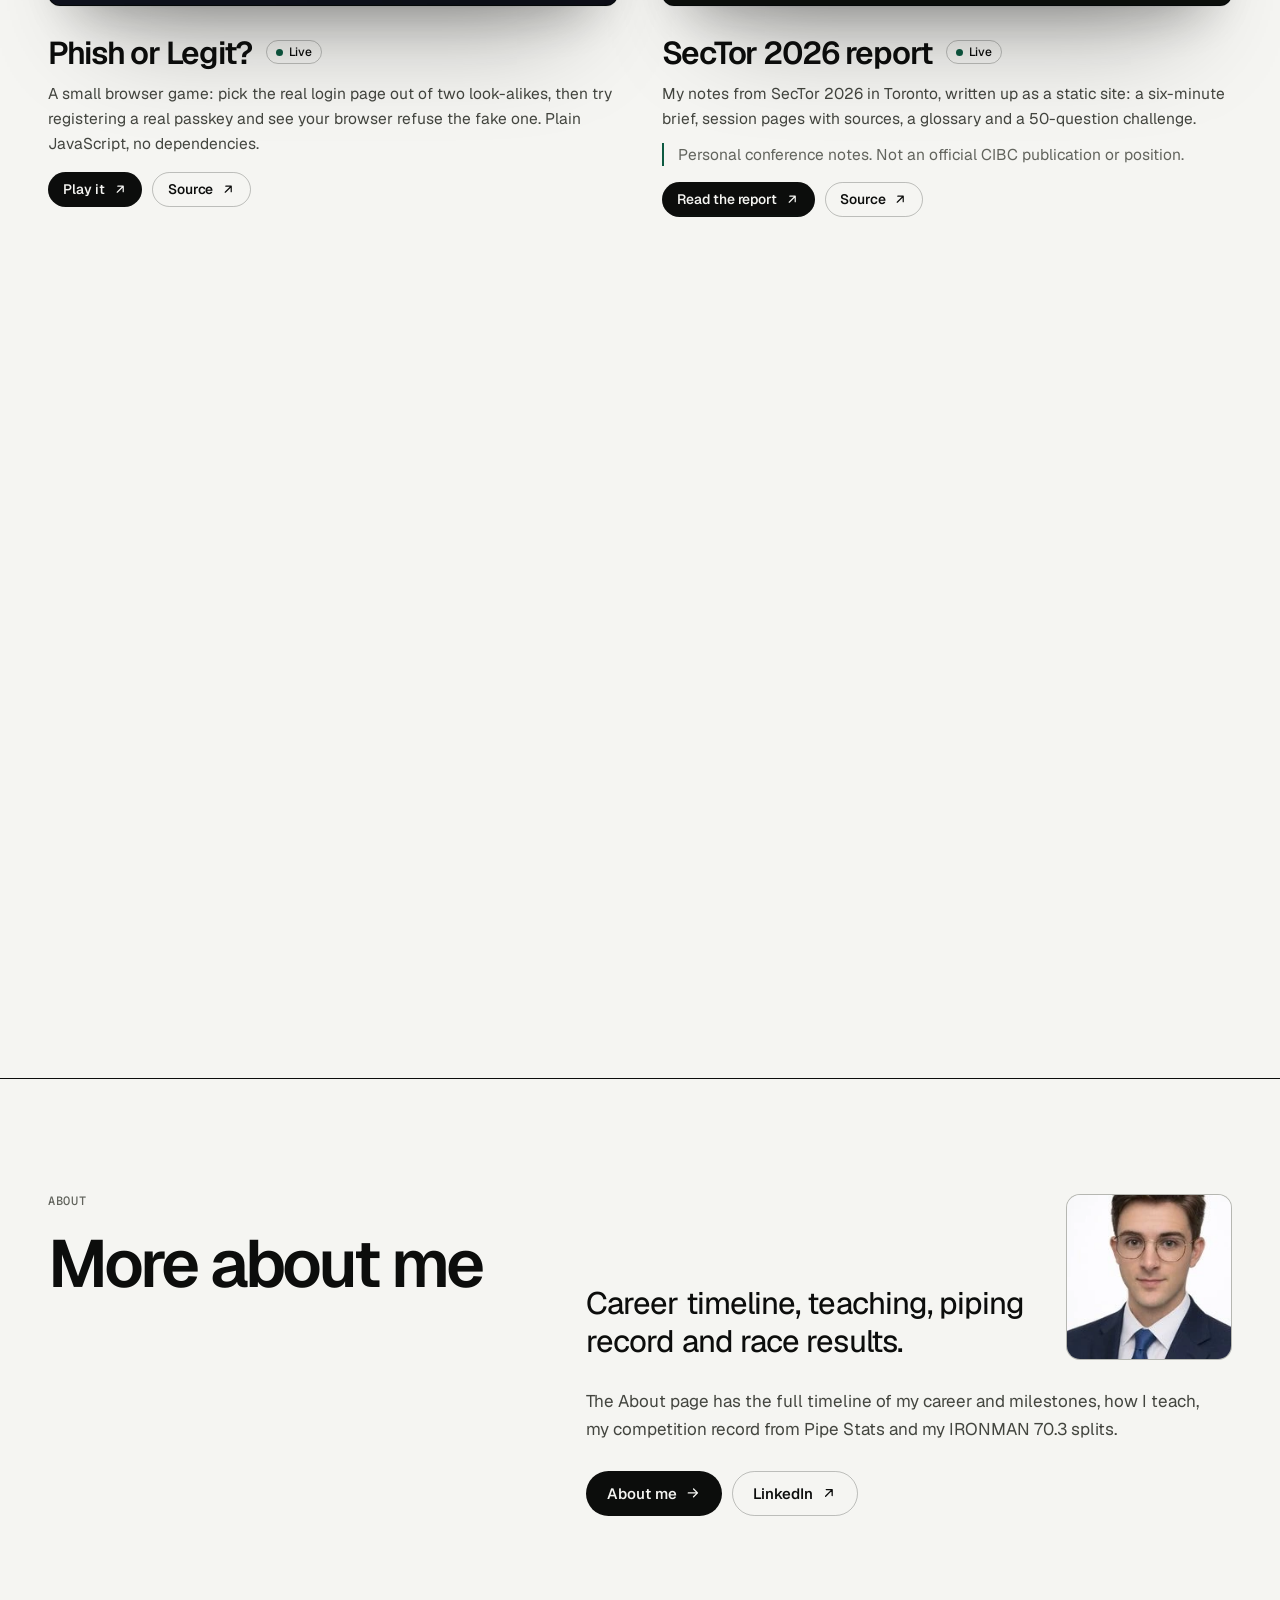
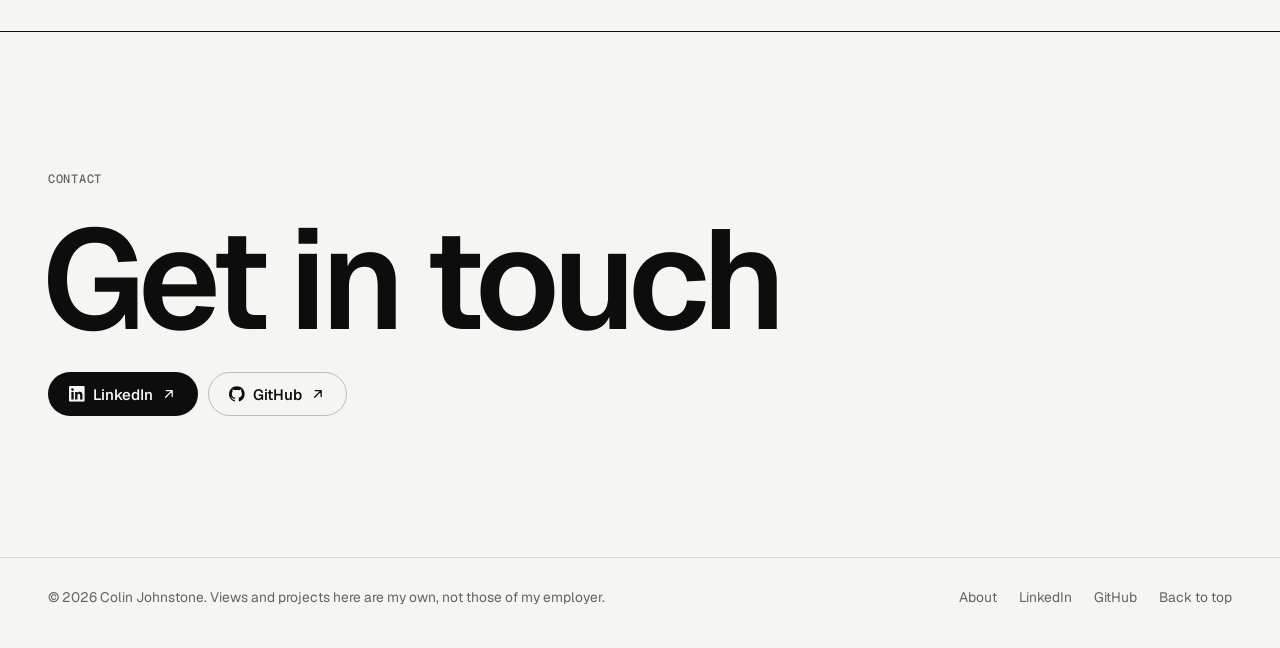
==== commit 171ecc9a: "Update the CISSP project to CISSPrep New name, description and eight screenshots of the redesigned s" ====
--- a/index.html
+++ b/index.html
@@ -132,8 +132,8 @@
         </li>
         <li class="reveal">
           <time>2026</time>
-          <div><h3>CISSP Cram Kit</h3><p>A study site I made for studying for the CISSP: cheat sheet, drills, quizzes and timed practice tests.</p>
-            <div class="links"><a class="link" href="https://colinjohnstone.github.io/cissp-cram-kit/" target="_blank" rel="noopener">Open the kit ↗</a><a class="link" href="#cissp-cram-kit">Screenshots</a></div></div>
+          <div><h3>CISSPrep</h3><p>A study guide I made for studying for the CISSP: cheat sheet, drills, quizzes, timed practice tests and eight design styles.</p>
+            <div class="links"><a class="link" href="https://colinjohnstone.github.io/cissp-cram-kit/" target="_blank" rel="noopener">Open CISSPrep ↗</a><a class="link" href="#cissprep">Screenshots</a></div></div>
           <span class="kind">Study</span>
         </li>
         <li class="reveal">
@@ -395,22 +395,24 @@
         </div>
       </article>
 
-      <article class="side-card reveal" id="cissp-cram-kit" data-gallery="CISSP Cram Kit">
-        <figure class="side-main" data-lb data-caption="<b>Cheat sheet.</b> The highest-yield facts for each of the eight domains, with the formulas and memory aids.">
-          <div class="side-shot"><img src="assets/img/cissp-cheat.webp" width="1440" height="900" alt="CISSP Cram Kit cheat sheet for Domain 1, Security and Risk Management, with governance, the ISC2 code of ethics and risk math." loading="lazy"><span class="side-count">6 screenshots</span></div>
+            <article class="side-card reveal" id="cissprep" data-gallery="CISSPrep">
+        <figure class="side-main" data-lb data-caption="<b>Cheat sheet.</b> The highest-yield facts for each of the eight domains, with formulas and memory aids.">
+          <div class="side-shot"><img src="assets/img/cissprep-cheat.webp" width="1440" height="900" alt="CISSPrep cheat sheet for Domain 1, Security and Risk Management, with governance, the ISC2 code of ethics and risk math." loading="lazy"><span class="side-count">8 screenshots</span></div>
         </figure>
-        <figure data-lb hidden data-caption="<b>Models and mnemonics.</b> Ordered models such as OSI and TCP/IP with a mnemonic for each, and a Test me drill."><img src="assets/img/cissp-models.webp" width="1440" height="900" alt="CISSP Cram Kit models page showing the OSI model with a mnemonic, the TCP/IP model and the TCP three-way handshake." loading="lazy"></figure>
-        <figure data-lb hidden data-caption="<b>Drills.</b> A generated calculation question: annualized loss expectancy from an asset value and loss rate."><img src="assets/img/cissp-drill.webp" width="1440" height="900" alt="CISSP Cram Kit drill question asking for the ALE of a 1,875,000 dollar asset with four answers." loading="lazy"></figure>
-        <figure data-lb hidden data-caption="<b>Domain quiz.</b> Scenario questions by domain and type, with a smart review of what you have missed."><img src="assets/img/cissp-quiz.webp" width="1440" height="900" alt="CISSP Cram Kit domain quiz with a smart review banner and a question about NIST SP 800-88 media sanitization." loading="lazy"></figure>
-        <figure data-lb hidden data-caption="<b>Practice test.</b> Timed and weighted to the official domain percentages, from 25 to 150 questions."><img src="assets/img/cissp-practice.webp" width="1440" height="900" alt="CISSP Cram Kit practice test page with four lengths: sprint, half, minimum and maximum." loading="lazy"></figure>
-        <figure data-lb hidden data-caption="<b>Plan.</b> The exam format, a study plan built from your exam date and mastery by domain."><img src="assets/img/cissp-plan.webp" width="1440" height="900" alt="CISSP Cram Kit plan page with exam format facts and domain mastery bars." loading="lazy"></figure>
+        <figure data-lb hidden data-caption="<b>Eight design styles.</b> Minimal, Swiss, Neo-brutalist, Editorial, Terminal, Glass, Blueprint and High contrast, each with its own type, layout and buttons."><img src="assets/img/cissprep-styles.webp" width="1440" height="900" alt="CISSPrep welcome screen offering eight design styles: Minimal, Swiss, Neo-brutalist, Editorial, Terminal, Glass, Blueprint and High contrast." loading="lazy"></figure>
+        <figure data-lb hidden data-caption="<b>Models and mnemonics.</b> Ordered models such as OSI and TCP/IP with a mnemonic for each and a Test me drill (shown in Blueprint)."><img src="assets/img/cissprep-models.webp" width="1440" height="900" alt="CISSPrep models page in the Blueprint style showing the OSI model, the TCP/IP model and the TCP three-way handshake." loading="lazy"></figure>
+        <figure data-lb hidden data-caption="<b>Quiz.</b> Scenario, BEST/FIRST, multi-select, ordering, matching and click-the-diagram questions (shown in Swiss)."><img src="assets/img/cissprep-quiz.webp" width="1440" height="900" alt="CISSPrep quiz in the Swiss style with an ordering question about change management." loading="lazy"></figure>
+        <figure data-lb hidden data-caption="<b>Drills.</b> Acronym, regulator, calculation and which-key rounds (shown in Terminal)."><img src="assets/img/cissprep-drill.webp" width="1440" height="900" alt="CISSPrep drill in the Terminal style asking what DRaaS stands for." loading="lazy"></figure>
+        <figure data-lb hidden data-caption="<b>Brain Dump.</b> Write formulas, ports and models from memory, then check them (shown in Glass)."><img src="assets/img/cissprep-braindump.webp" width="1440" height="900" alt="CISSPrep Brain Dump page in the Glass style with boxes for risk formulas, key ports and the OSI model." loading="lazy"></figure>
+        <figure data-lb hidden data-caption="<b>Exam Day.</b> What to expect at the test centre and after you pass (shown in Editorial)."><img src="assets/img/cissprep-examday.webp" width="1440" height="900" alt="CISSPrep Exam Day page in the Editorial style with the week before and at the test centre." loading="lazy"></figure>
+        <figure data-lb hidden data-caption="<b>Practice test.</b> Timed and weighted to the official domain percentages (shown in Neo-brutalist)."><img src="assets/img/cissprep-practice.webp" width="1440" height="900" alt="CISSPrep practice test setup in the Neo-brutalist style with length, answers and timer options." loading="lazy"></figure>
         <div class="side-body">
-          <div class="side-title"><h4>CISSP Cram Kit</h4><span class="chip chip-live"><i class="dot"></i>Live</span></div>
-          <p>A single-page study site I made for studying for the CISSP. It has a cheat sheet for all eight domains, about 420 acronyms, laws and regulators, ordering drills, over 250 quiz questions, timed practice tests and flashcards with spaced repetition.</p>
+          <div class="side-title"><h4>CISSPrep</h4><span class="chip chip-live"><i class="dot"></i>Live</span></div>
+          <p>A single-page study guide I made for studying for the CISSP. It has a cheat sheet for all eight domains, about 420 acronyms, laws and regulators, ordered models with mnemonics, over 330 quiz questions, drills, timed practice tests, a Brain Dump mode, flashcards with spaced repetition and an Exam Day guide. You can pick from eight full design styles.</p>
           <p class="label">Plain JavaScript, one HTML file</p>
           <p class="note">Your setup and progress stay in your own browser. Nothing is sent anywhere.</p>
           <div class="actions">
-            <a class="btn btn-primary btn-sm" href="https://colinjohnstone.github.io/cissp-cram-kit/" target="_blank" rel="noopener">Open the kit <svg class="arr" aria-hidden="true"><use href="#i-arrow"/></svg></a>
+            <a class="btn btn-primary btn-sm" href="https://colinjohnstone.github.io/cissp-cram-kit/" target="_blank" rel="noopener">Open CISSPrep <svg class="arr" aria-hidden="true"><use href="#i-arrow"/></svg></a>
             <a class="btn btn-ghost btn-sm" href="https://github.com/ColinJohnstone/cissp-cram-kit" target="_blank" rel="noopener">Source <svg class="arr" aria-hidden="true"><use href="#i-arrow"/></svg></a>
           </div>
         </div>
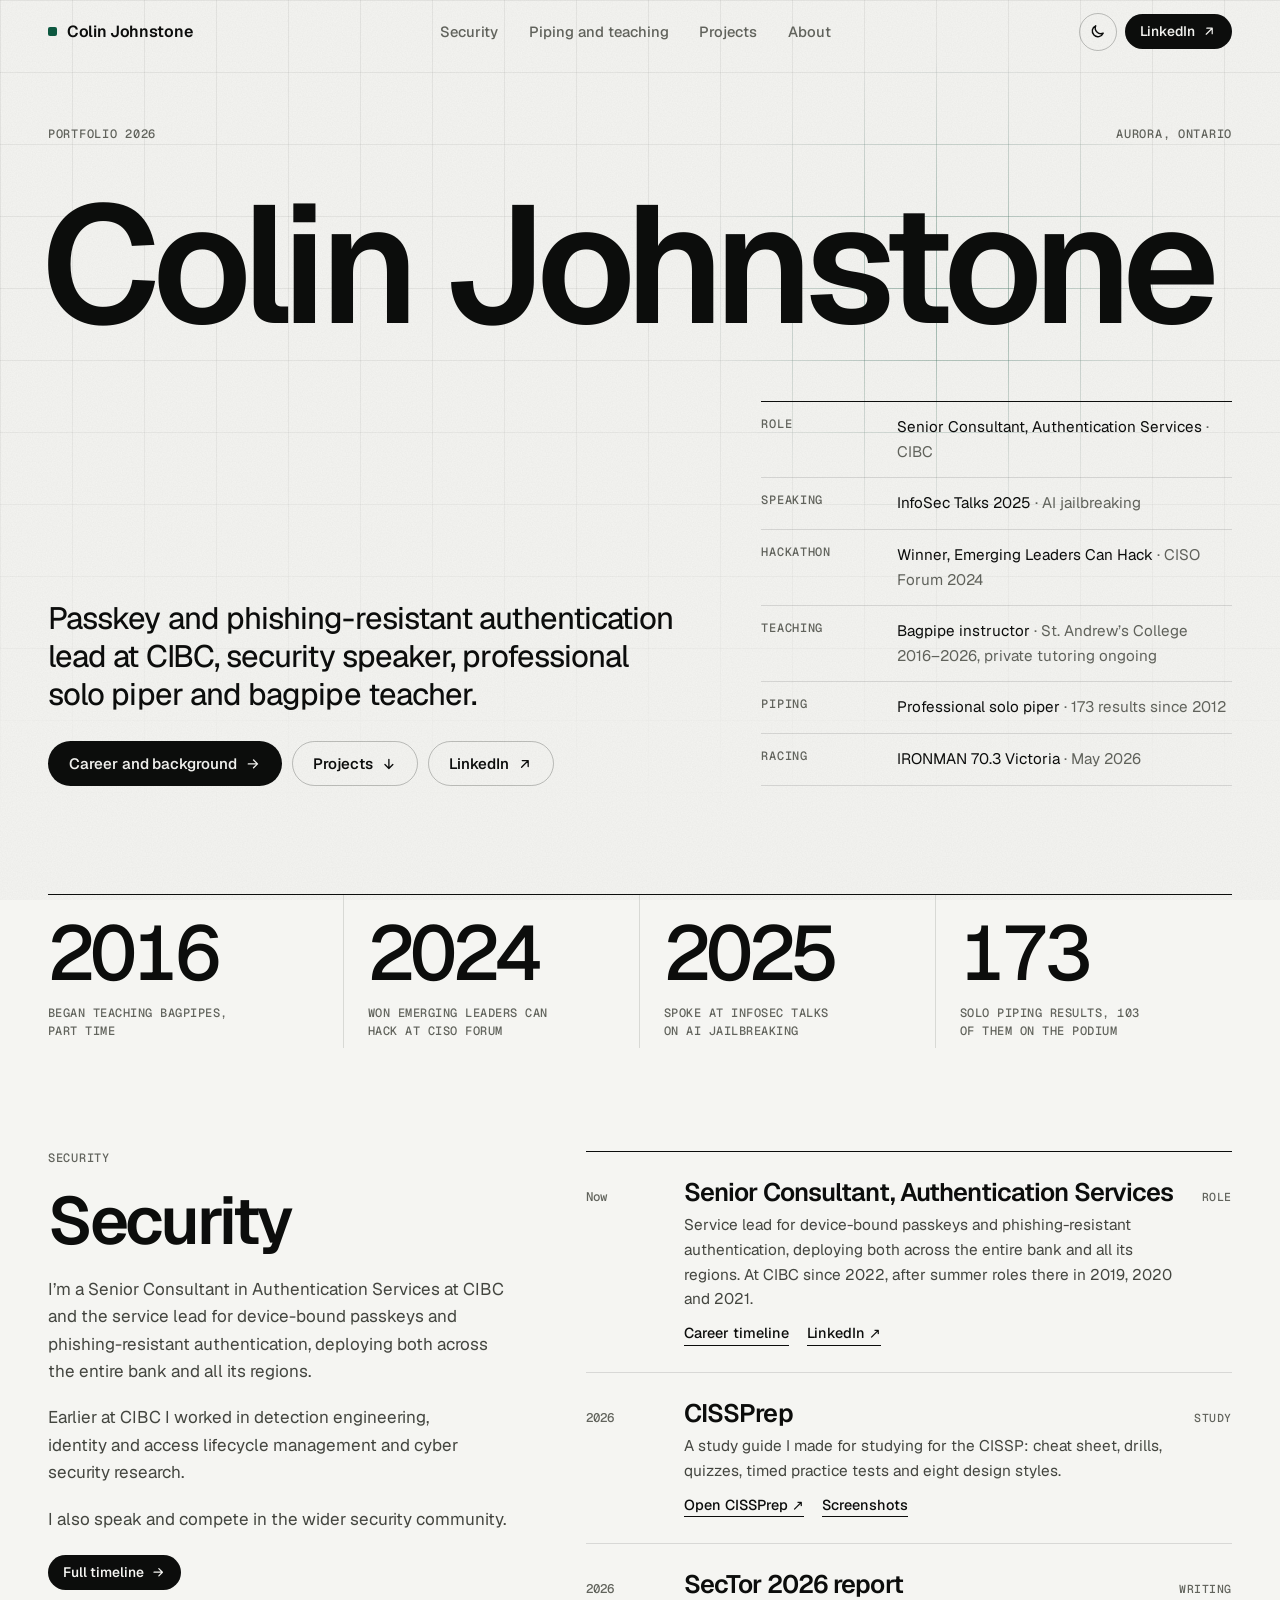
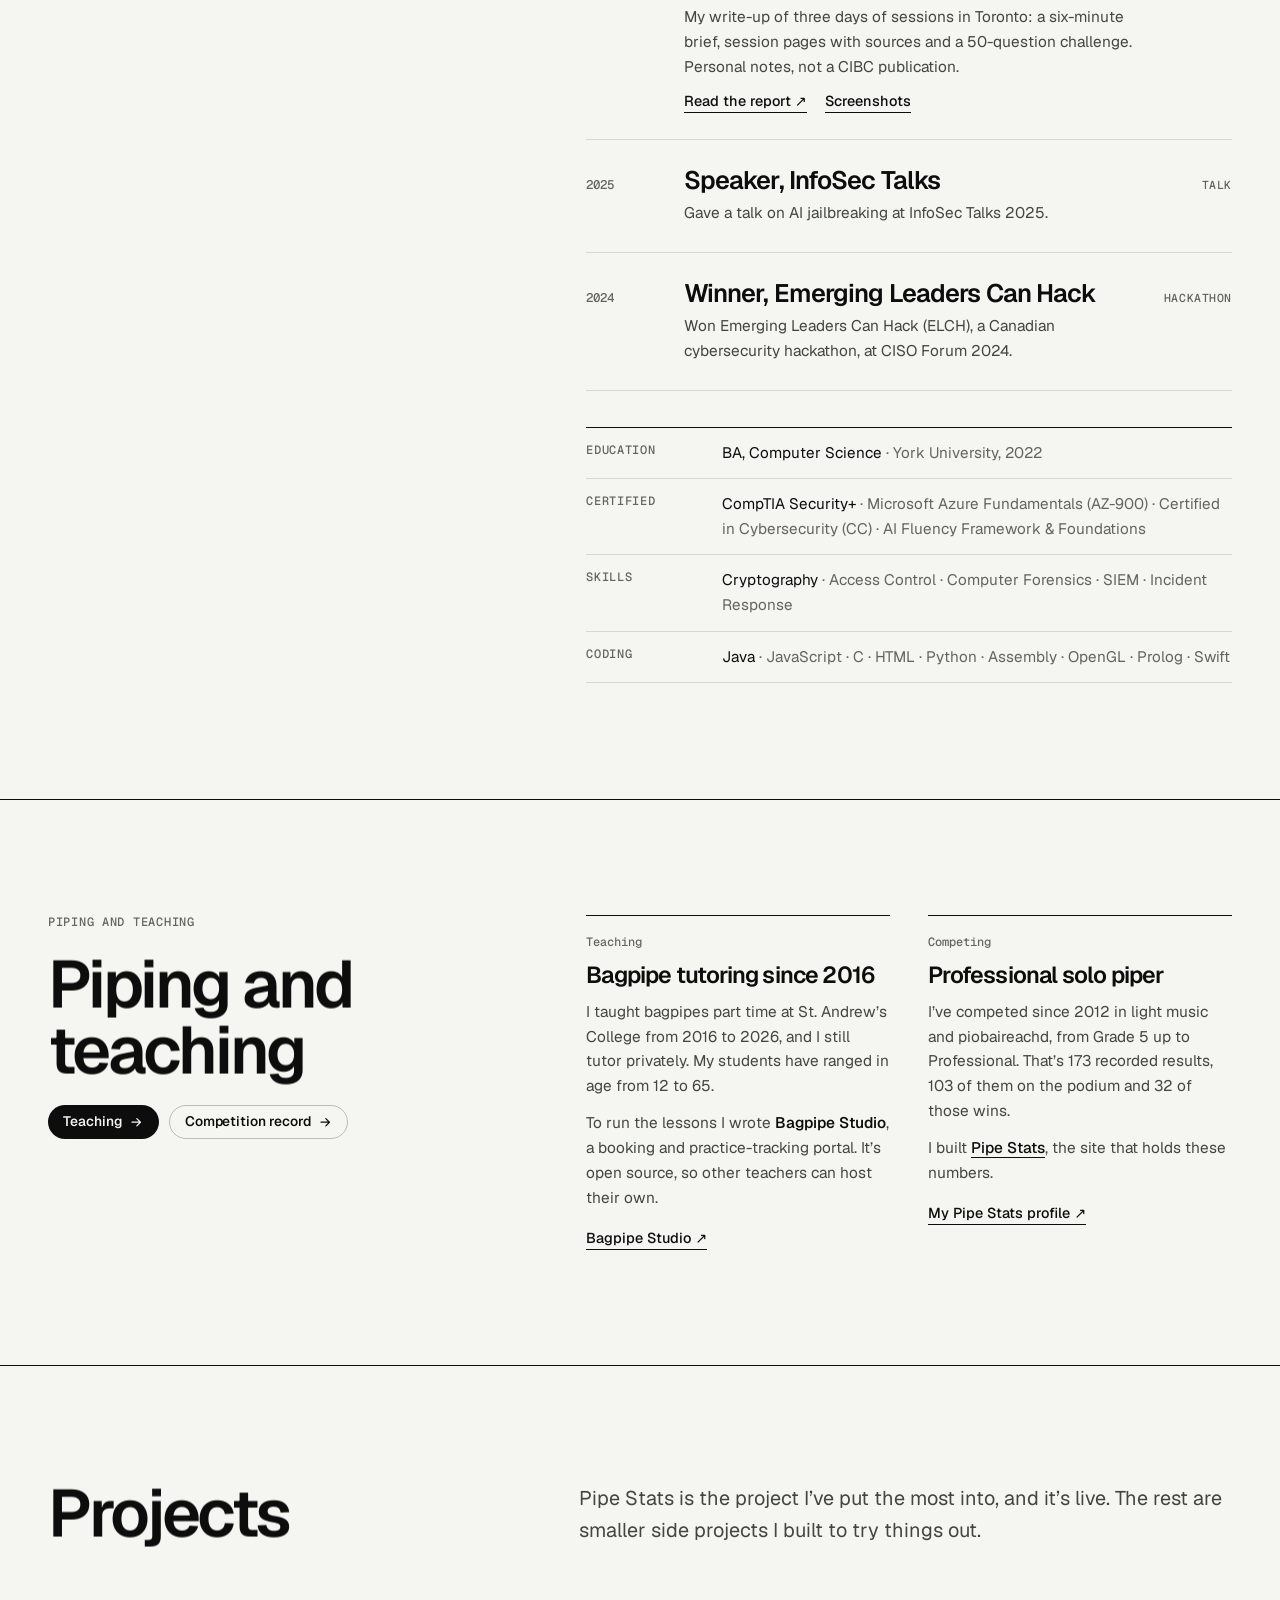
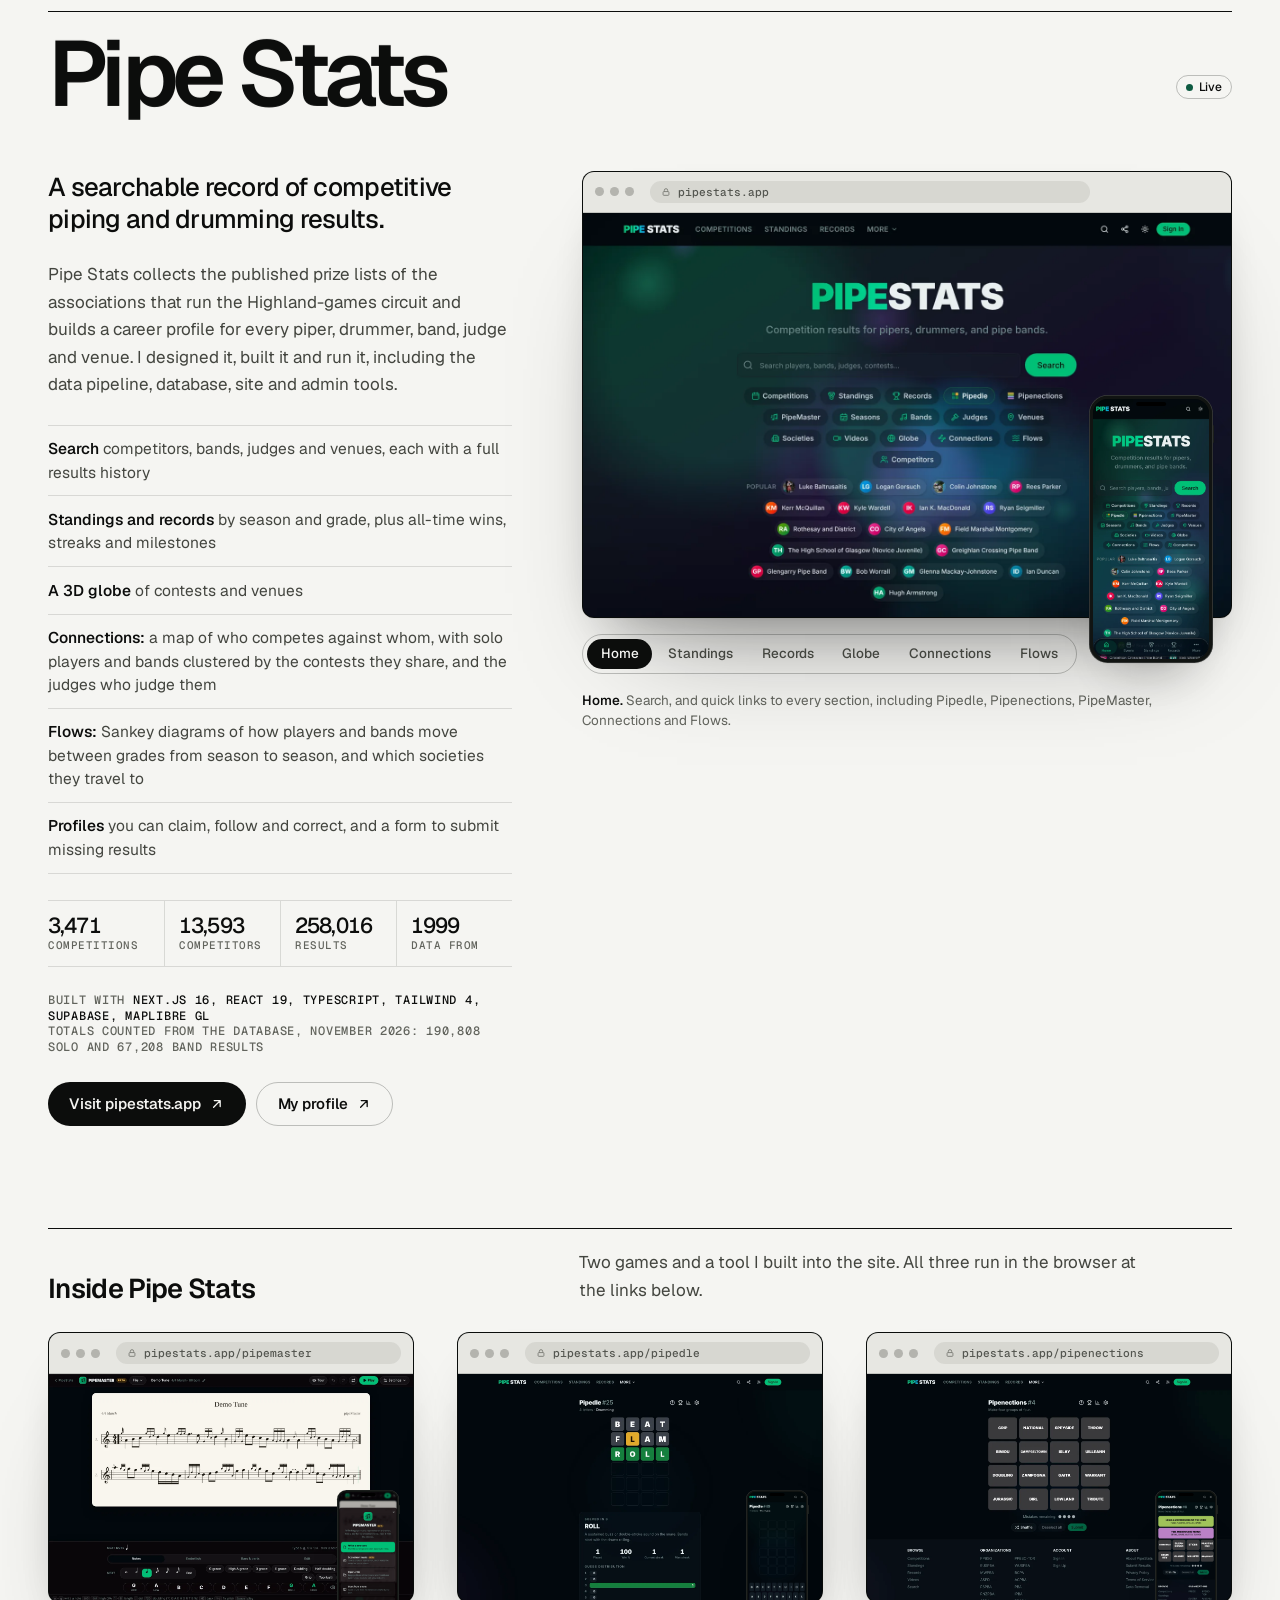
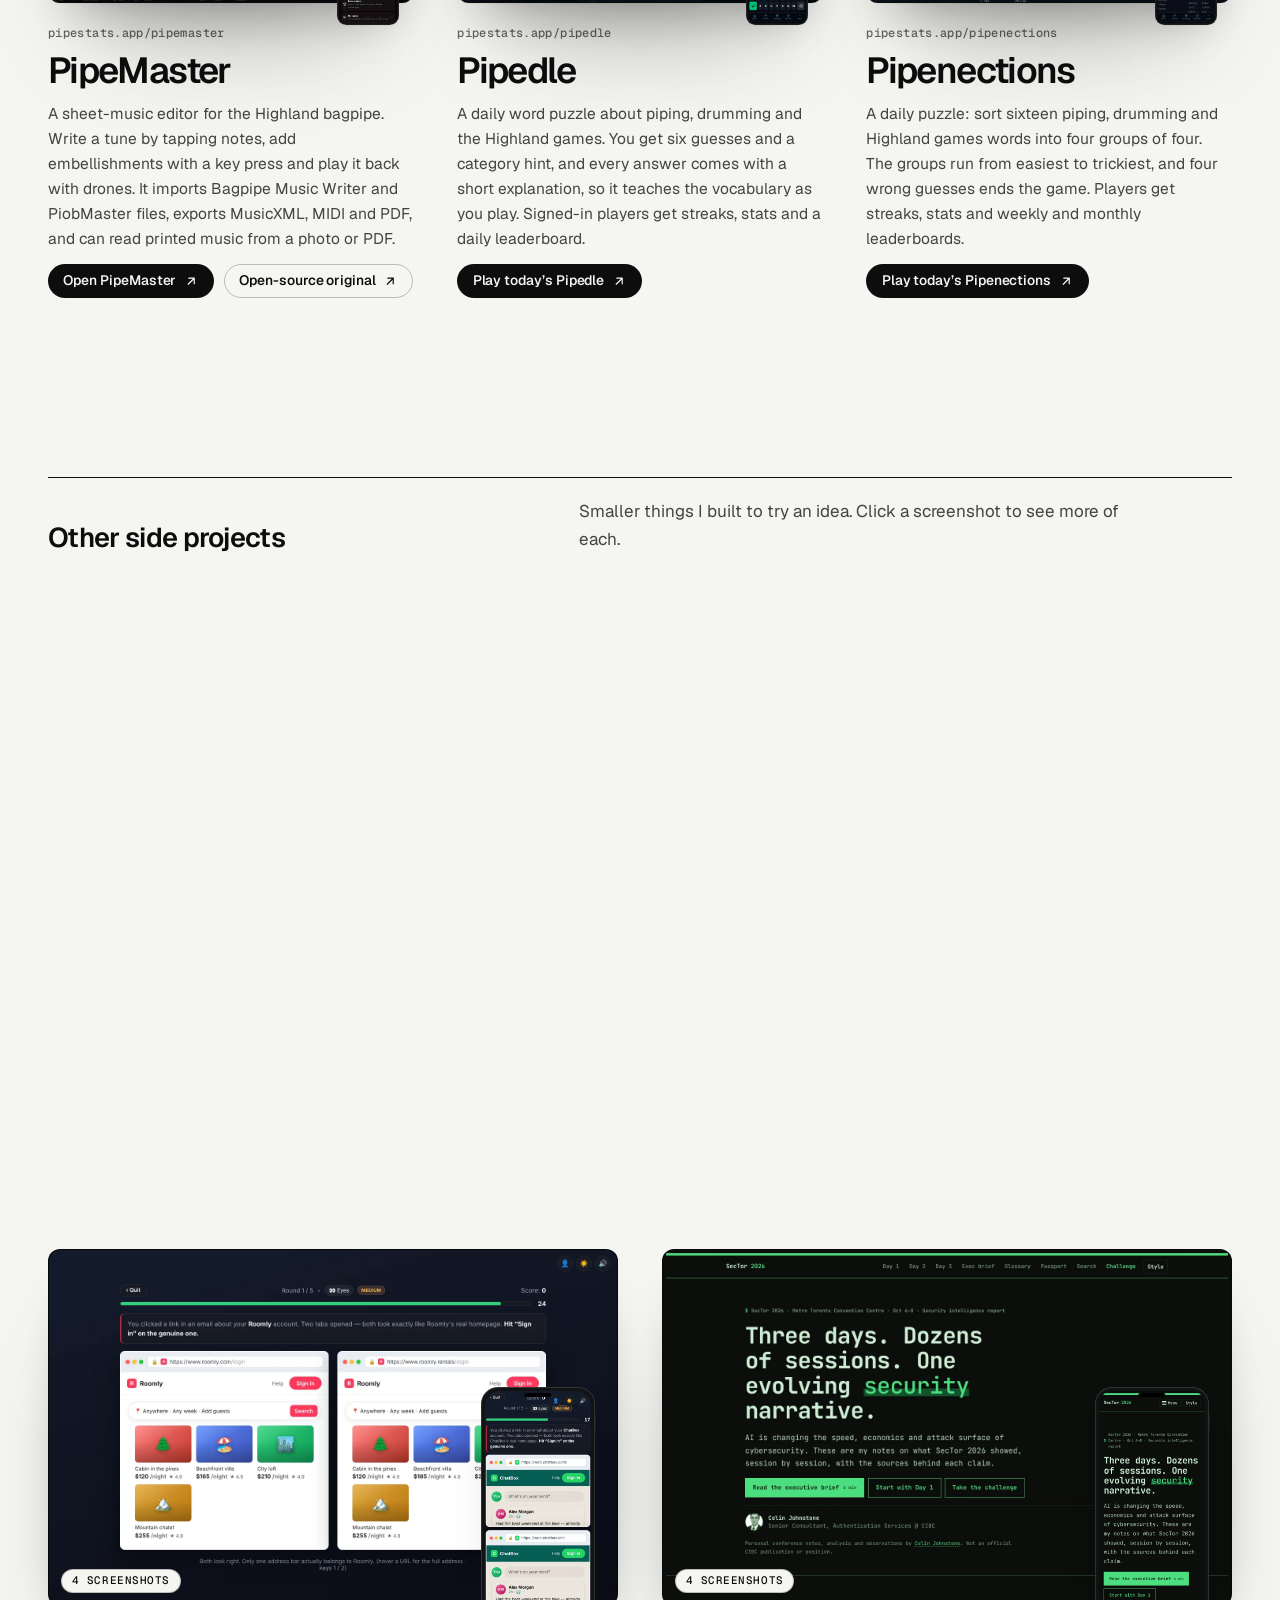
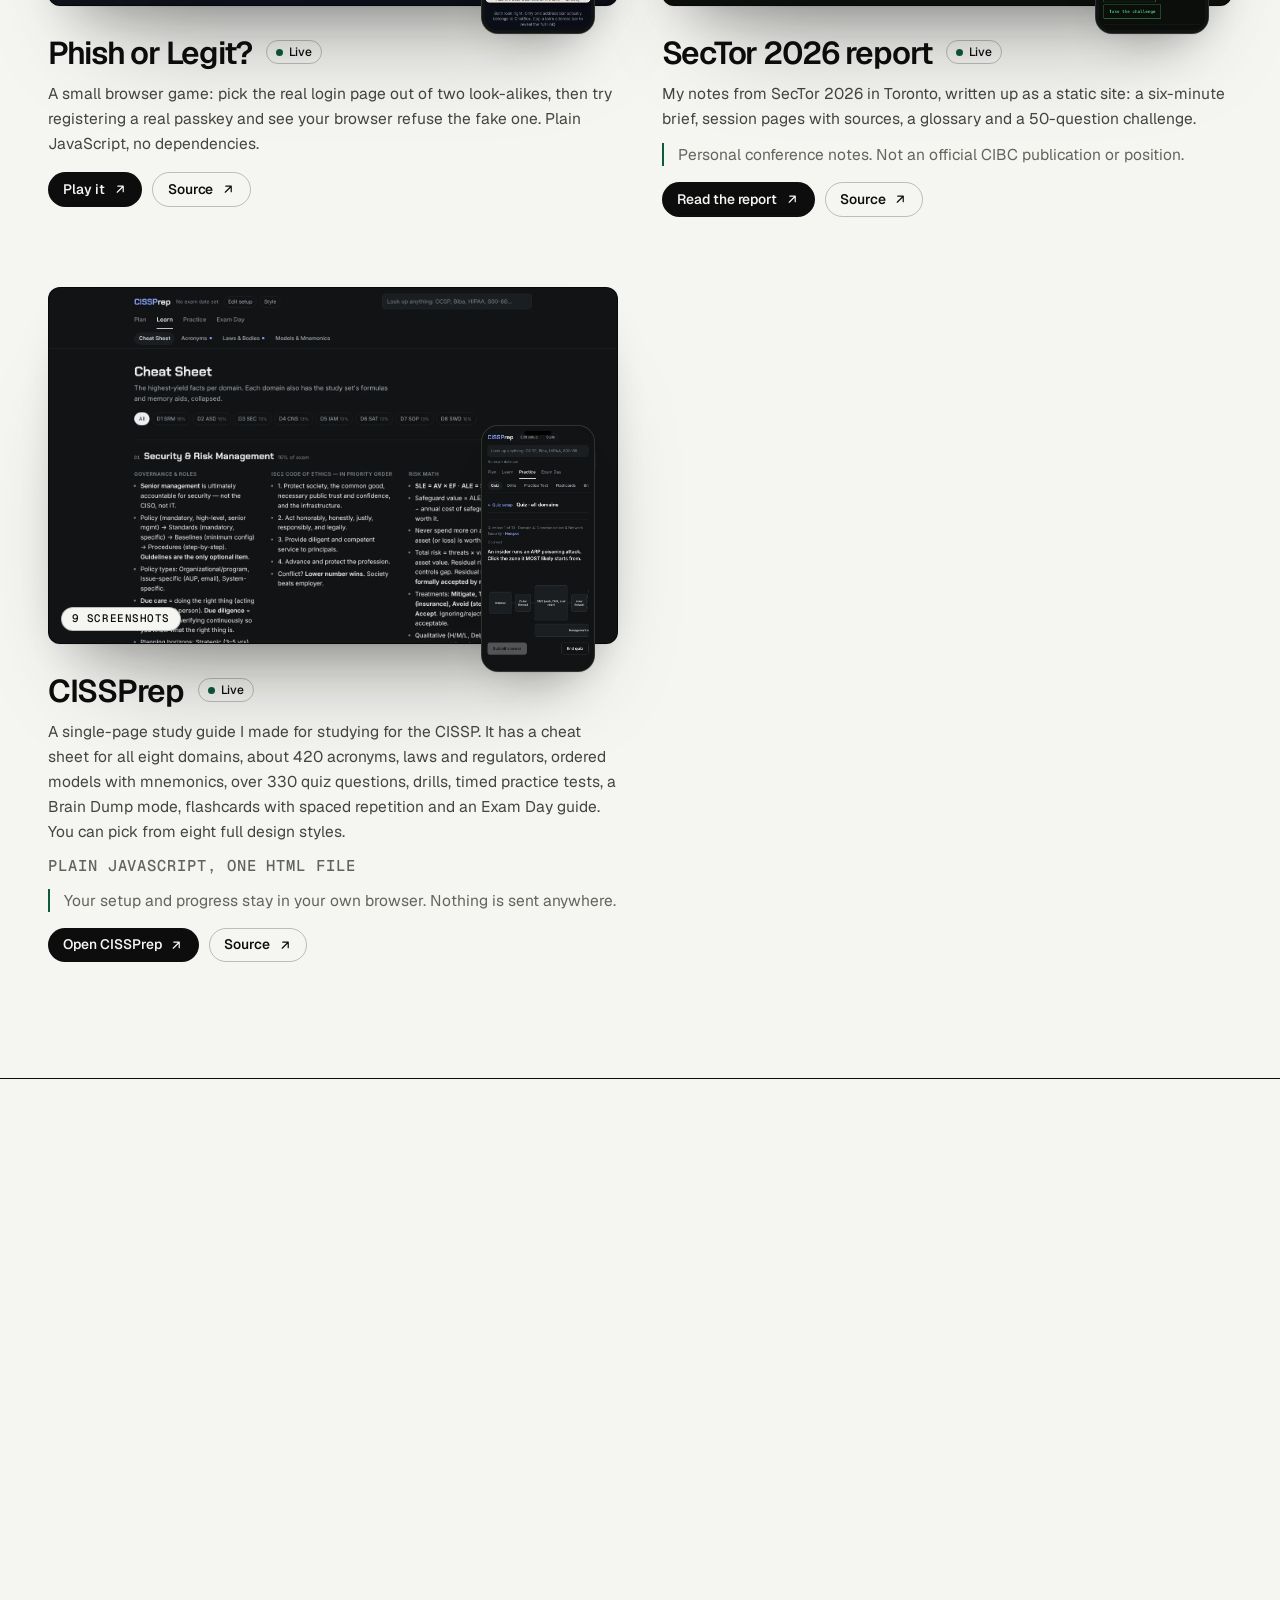
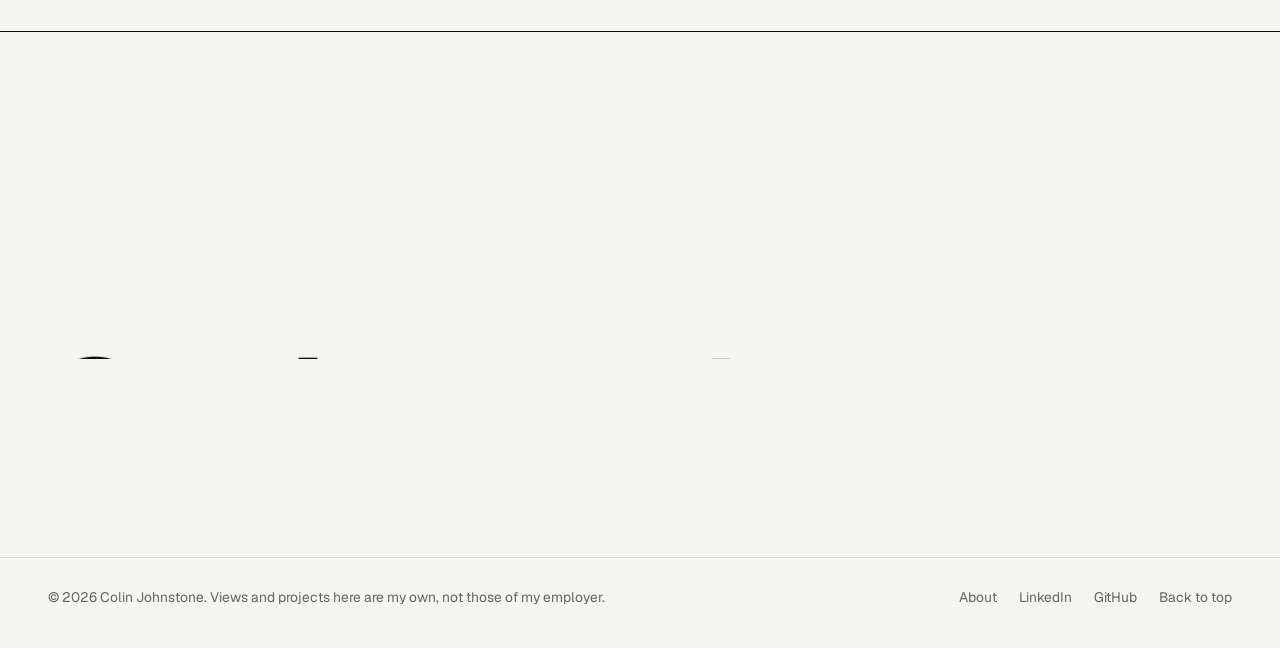
==== commit 97b04c63: "Add phone views to the other projects Phone overlays with real phone-size screenshots for Pipe Stats" ====
--- a/index.html
+++ b/index.html
@@ -233,6 +233,7 @@
       </div>
       <div class="project-media pin">
         <div class="showcase reveal" data-showcase data-gallery="Pipe Stats">
+          <div class="stage">
           <div class="device">
             <div class="device-bar"><i></i><i></i><i></i><span class="url"><svg aria-hidden="true"><use href="#i-lock"/></svg>pipestats.app</span></div>
             <div class="device-screen">
@@ -244,6 +245,8 @@
               <figure class="shot" data-lb data-title="Flows" data-caption="<b>Flows.</b> Each column is a season. The bands show where players went next, from grade to grade, with those who joined or stopped."><img src="assets/img/ps-flows.webp" width="1440" height="900" alt="Pipe Stats Flows page: a Sankey diagram of solo players moving between grades from 2021 to 2026, with New and Stopped blocks." loading="lazy"></figure>
             </div>
           </div>
+            <div class="side-phone" aria-hidden="true"><div class="phone"><div class="screen"><img src="assets/img/m-pipestats.webp" width="780" height="1688" alt="" loading="lazy"></div></div></div>
+          </div>
           <div class="tabs" role="tablist" aria-label="Pipe Stats screens"></div>
           <p class="caption" aria-live="polite"></p>
         </div>
@@ -257,12 +260,15 @@
       </div>
       <div class="sub-grid">
         <article class="sub-card reveal" data-gallery="PipeMaster" id="pipemaster">
+          <div class="stage">
           <div class="device">
             <div class="device-bar"><i></i><i></i><i></i><span class="url"><svg aria-hidden="true"><use href="#i-lock"/></svg>pipestats.app/pipemaster</span></div>
             <div class="device-screen" data-showcase-mini>
               <figure class="shot is-active" data-lb data-title="Editor" data-caption="<b>PipeMaster.</b> A demo tune engraved in pipe-music style."><img src="assets/img/pm-editor.webp" width="1440" height="900" alt="PipeMaster editor showing an engraved bagpipe tune with a note palette underneath." loading="lazy"></figure>
               <figure class="shot" data-lb data-title="Embellishments" data-caption="<b>Embellishments.</b> Doublings, grips, taorluaths and birls from the palette."><img src="assets/img/pm-embellish.webp" width="1440" height="900" alt="PipeMaster embellishment palette with grace notes, doublings, strikes and grips." loading="lazy"></figure>
             </div>
+          </div>
+          <div class="side-phone" aria-hidden="true"><div class="phone"><div class="screen"><img src="assets/img/m-pipemaster.webp" width="780" height="1688" alt="" loading="lazy"></div></div></div>
           </div>
           <div class="sub-body">
             <span class="path">pipestats.app/pipemaster</span>
@@ -275,11 +281,14 @@
           </div>
         </article>
         <article class="sub-card reveal" style="--d:120" data-gallery="Pipedle" id="pipedle">
+          <div class="stage">
           <div class="device">
             <div class="device-bar"><i></i><i></i><i></i><span class="url"><svg aria-hidden="true"><use href="#i-lock"/></svg>pipestats.app/pipedle</span></div>
             <div class="device-screen single" style="cursor:zoom-in">
               <figure class="shot" data-lb data-title="Pipedle" data-caption="<b>Pipedle #25.</b> Solved in three guesses: ROLL, a drumming term."><img src="assets/img/pd-board.webp" width="1440" height="900" alt="Pipedle word puzzle board with a solved four-letter word and a definition." loading="lazy"></figure>
             </div>
+          </div>
+          <div class="side-phone" aria-hidden="true"><div class="phone"><div class="screen"><img src="assets/img/m-pipedle.webp" width="780" height="1688" alt="" loading="lazy"></div></div></div>
           </div>
           <div class="sub-body">
             <span class="path">pipestats.app/pipedle</span>
@@ -291,12 +300,15 @@
           </div>
         </article>
         <article class="sub-card reveal" style="--d:240" data-gallery="Pipenections" id="pipenections">
+          <div class="stage">
           <div class="device">
             <div class="device-bar"><i></i><i></i><i></i><span class="url"><svg aria-hidden="true"><use href="#i-lock"/></svg>pipestats.app/pipenections</span></div>
             <div class="device-screen" data-showcase-mini>
               <figure class="shot is-active" data-lb data-title="Board" data-caption="<b>Pipenections #4.</b> Sixteen tiles to sort into four groups of four."><img src="assets/img/pn-board.webp" width="1440" height="900" alt="Pipenections board with sixteen word tiles, including SPEYSIDE, UILLEANN, GRIP and WARRANT, and four mistakes remaining." loading="lazy"></figure>
               <figure class="shot" data-lb data-title="Solved" data-caption="<b>Solved.</b> The four groups run from easiest (yellow) to trickiest (purple), with a streak and stats."><img src="assets/img/pn-solved.webp" width="1440" height="900" alt="A solved Pipenections puzzle: whisky regions, bagpipes of other lands, light music embellishments and hidden Scottish islands, with play statistics underneath." loading="lazy"></figure>
             </div>
+          </div>
+          <div class="side-phone" aria-hidden="true"><div class="phone"><div class="screen"><img src="assets/img/m-pipenections.webp" width="780" height="1688" alt="" loading="lazy"></div></div></div>
           </div>
           <div class="sub-body">
             <span class="path">pipestats.app/pipenections</span>
@@ -364,11 +376,13 @@
 
       <article class="side-card reveal" id="phish-or-legit" data-gallery="Phish or Legit?">
         <figure class="side-main" data-lb data-caption="<b>A round.</b> Two identical Roomly pages; only one address bar is real.">
-          <div class="side-shot"><img src="assets/img/ph-round.webp" width="1440" height="900" alt="Two look-alike Roomly homepages side by side with different web addresses." loading="lazy"><span class="side-count">3 screenshots</span></div>
+          <div class="side-shot"><img src="assets/img/ph-round.webp" width="1440" height="900" alt="Two look-alike Roomly homepages side by side with different web addresses." loading="lazy"><span class="side-count">4 screenshots</span></div>
+          <div class="side-phone" aria-hidden="true"><div class="phone"><div class="screen"><img src="assets/img/m-phish.webp" width="780" height="1688" alt="" loading="lazy"></div></div></div>
         </figure>
         <figure data-lb hidden data-caption="<b>Start.</b> Register a passkey, or play with your eyes."><img src="assets/img/ph-title.webp" width="1440" height="900" alt="Phish or Legit start screen with a Register a passkey panel and play modes." loading="lazy"></figure>
         <figure data-lb hidden data-caption="<b>The reveal.</b> The swapped ending is boxed in red, with the technique and difficulty."><img src="assets/img/ph-reveal.webp" width="1440" height="900" alt="Result panel explaining that roomly.rentals is a wrong-TLD imposter of roomly.com." loading="lazy"></figure>
-        <div class="side-body">
+                <figure data-lb hidden data-caption="<b>On a phone.</b> The same round, with the two tabs stacked."><img src="assets/img/m-phish.webp" width="780" height="1688" alt="Phish or Legit round on a phone: two look-alike ChatBox pages stacked, one with the web address chatbox.com and one with chatbox.cm." loading="lazy"></figure>
+<div class="side-body">
           <div class="side-title"><h4>Phish or Legit?</h4><span class="chip chip-live"><i class="dot"></i>Live</span></div>
           <p>A small browser game: pick the real login page out of two look-alikes, then try registering a real passkey and see your browser refuse the fake one. Plain JavaScript, no dependencies.</p>
           <div class="actions">
@@ -380,11 +394,13 @@
 
       <article class="side-card reveal" style="--d:100" id="sector-2026" data-gallery="SecTor 2026 report">
         <figure class="side-main" data-lb data-caption="<b>Home.</b> The thesis, day cards and a topic map.">
-          <div class="side-shot"><img src="assets/img/sc-home.webp" width="1440" height="900" alt="SecTor 2026 report home page in a terminal style." loading="lazy"><span class="side-count">3 screenshots</span></div>
+          <div class="side-shot"><img src="assets/img/sc-home.webp" width="1440" height="900" alt="SecTor 2026 report home page in a terminal style." loading="lazy"><span class="side-count">4 screenshots</span></div>
+          <div class="side-phone" aria-hidden="true"><div class="phone"><div class="screen"><img src="assets/img/m-sector.webp" width="780" height="1688" alt="" loading="lazy"></div></div></div>
         </figure>
         <figure data-lb hidden data-caption="<b>Day 2.</b> Each day has its own typography and colour."><img src="assets/img/sc-day2.webp" width="1440" height="900" alt="SecTor 2026 day two page: The threat is already on the device." loading="lazy"></figure>
         <figure data-lb hidden data-caption="<b>The challenge.</b> Fifty questions drawn from the sessions."><img src="assets/img/sc-challenge.webp" width="1440" height="900" alt="SecTor 2026 challenge page: How much of SecTor did you take away?" loading="lazy"></figure>
-        <div class="side-body">
+                <figure data-lb hidden data-caption="<b>On a phone.</b> The home page in the terminal style."><img src="assets/img/m-sector.webp" width="780" height="1688" alt="SecTor 2026 report home page on a phone." loading="lazy"></figure>
+<div class="side-body">
           <div class="side-title"><h4>SecTor 2026 report</h4><span class="chip chip-live"><i class="dot"></i>Live</span></div>
           <p>My notes from SecTor 2026 in Toronto, written up as a static site: a six-minute brief, session pages with sources, a glossary and a 50-question challenge.</p>
           <p class="note">Personal conference notes. Not an official CIBC publication or position.</p>
@@ -397,7 +413,8 @@
 
             <article class="side-card reveal" id="cissprep" data-gallery="CISSPrep">
         <figure class="side-main" data-lb data-caption="<b>Cheat sheet.</b> The highest-yield facts for each of the eight domains, with formulas and memory aids.">
-          <div class="side-shot"><img src="assets/img/cissprep-cheat.webp" width="1440" height="900" alt="CISSPrep cheat sheet for Domain 1, Security and Risk Management, with governance, the ISC2 code of ethics and risk math." loading="lazy"><span class="side-count">8 screenshots</span></div>
+          <div class="side-shot"><img src="assets/img/cissprep-cheat.webp" width="1440" height="900" alt="CISSPrep cheat sheet for Domain 1, Security and Risk Management, with governance, the ISC2 code of ethics and risk math." loading="lazy"><span class="side-count">9 screenshots</span></div>
+          <div class="side-phone" aria-hidden="true"><div class="phone"><div class="screen"><img src="assets/img/m-cissprep.webp" width="780" height="1688" alt="" loading="lazy"></div></div></div>
         </figure>
         <figure data-lb hidden data-caption="<b>Eight design styles.</b> Minimal, Swiss, Neo-brutalist, Editorial, Terminal, Glass, Blueprint and High contrast, each with its own type, layout and buttons."><img src="assets/img/cissprep-styles.webp" width="1440" height="900" alt="CISSPrep welcome screen offering eight design styles: Minimal, Swiss, Neo-brutalist, Editorial, Terminal, Glass, Blueprint and High contrast." loading="lazy"></figure>
         <figure data-lb hidden data-caption="<b>Models and mnemonics.</b> Ordered models such as OSI and TCP/IP with a mnemonic for each and a Test me drill (shown in Blueprint)."><img src="assets/img/cissprep-models.webp" width="1440" height="900" alt="CISSPrep models page in the Blueprint style showing the OSI model, the TCP/IP model and the TCP three-way handshake." loading="lazy"></figure>
@@ -406,7 +423,8 @@
         <figure data-lb hidden data-caption="<b>Brain Dump.</b> Write formulas, ports and models from memory, then check them (shown in Glass)."><img src="assets/img/cissprep-braindump.webp" width="1440" height="900" alt="CISSPrep Brain Dump page in the Glass style with boxes for risk formulas, key ports and the OSI model." loading="lazy"></figure>
         <figure data-lb hidden data-caption="<b>Exam Day.</b> What to expect at the test centre and after you pass (shown in Editorial)."><img src="assets/img/cissprep-examday.webp" width="1440" height="900" alt="CISSPrep Exam Day page in the Editorial style with the week before and at the test centre." loading="lazy"></figure>
         <figure data-lb hidden data-caption="<b>Practice test.</b> Timed and weighted to the official domain percentages (shown in Neo-brutalist)."><img src="assets/img/cissprep-practice.webp" width="1440" height="900" alt="CISSPrep practice test setup in the Neo-brutalist style with length, answers and timer options." loading="lazy"></figure>
-        <div class="side-body">
+                <figure data-lb hidden data-caption="<b>On a phone.</b> A click-the-diagram question about an ARP poisoning attack."><img src="assets/img/m-cissprep.webp" width="780" height="1688" alt="CISSPrep quiz on a phone showing a hotspot question with a network diagram." loading="lazy"></figure>
+<div class="side-body">
           <div class="side-title"><h4>CISSPrep</h4><span class="chip chip-live"><i class="dot"></i>Live</span></div>
           <p>A single-page study guide I made for studying for the CISSP. It has a cheat sheet for all eight domains, about 420 acronyms, laws and regulators, ordered models with mnemonics, over 330 quiz questions, drills, timed practice tests, a Brain Dump mode, flashcards with spaced repetition and an Exam Day guide. You can pick from eight full design styles.</p>
           <p class="label">Plain JavaScript, one HTML file</p>
--- a/assets/css/site.css
+++ b/assets/css/site.css
@@ -255,6 +255,12 @@
 .side-main:hover .side-shot img{transform:scale(1.025)}
 .side-count{position:absolute;left:12px;bottom:12px;padding:.5em .9em;border-radius:99px;background:var(--bg);color:var(--ink);border:1px solid var(--line-2);font:500 .68rem/1 var(--mono);letter-spacing:.05em;text-transform:uppercase}
 .side-phone{position:absolute;right:4%;bottom:-8%;z-index:2;width:clamp(64px,20%,124px);--pw:100%}
+/* the frame's corners, bezel and notch scale with the phone, so a small phone still looks like a phone */
+.side-phone{container-type:inline-size}
+.side-phone .phone{border-radius:15cqw;padding:3.2cqw;box-shadow:inset 0 0 0 .6cqw rgba(255,255,255,.18),var(--shadow)}
+.side-phone .phone .screen{border-radius:12cqw}
+.side-phone .phone::before{z-index:3;top:5.4cqw;width:24cqw;height:3.6cqw;border-radius:99px;background:#000}
+.side-phone .phone::after{content:"";position:absolute;right:-1.1cqw;top:24cqw;width:1.4cqw;height:15cqw;border-radius:0 1cqw 1cqw 0;background:#1b1f1c}
 .side-body{display:grid;gap:12px;max-width:54ch}
 .side-title{display:flex;flex-wrap:wrap;align-items:center;gap:8px 14px}
 .side-body h4{color:var(--ink);font:600 clamp(1.5rem,1.25rem + .9vw,2rem)/1.05 var(--font);letter-spacing:-.04em}
@@ -454,3 +460,8 @@
 
 /* about: slightly smaller page title than the home hero */
 .about-hero .display{font-size:clamp(3.4rem,10.5vw,9.5rem)}
+
+/* phone overlays on the Pipe Stats showcase and its tool cards */
+.stage{position:relative}
+.stage>.side-phone{right:3%;bottom:-10%}
+.sub-card .stage>.side-phone{width:clamp(52px,17%,92px);right:4%;bottom:-8%}
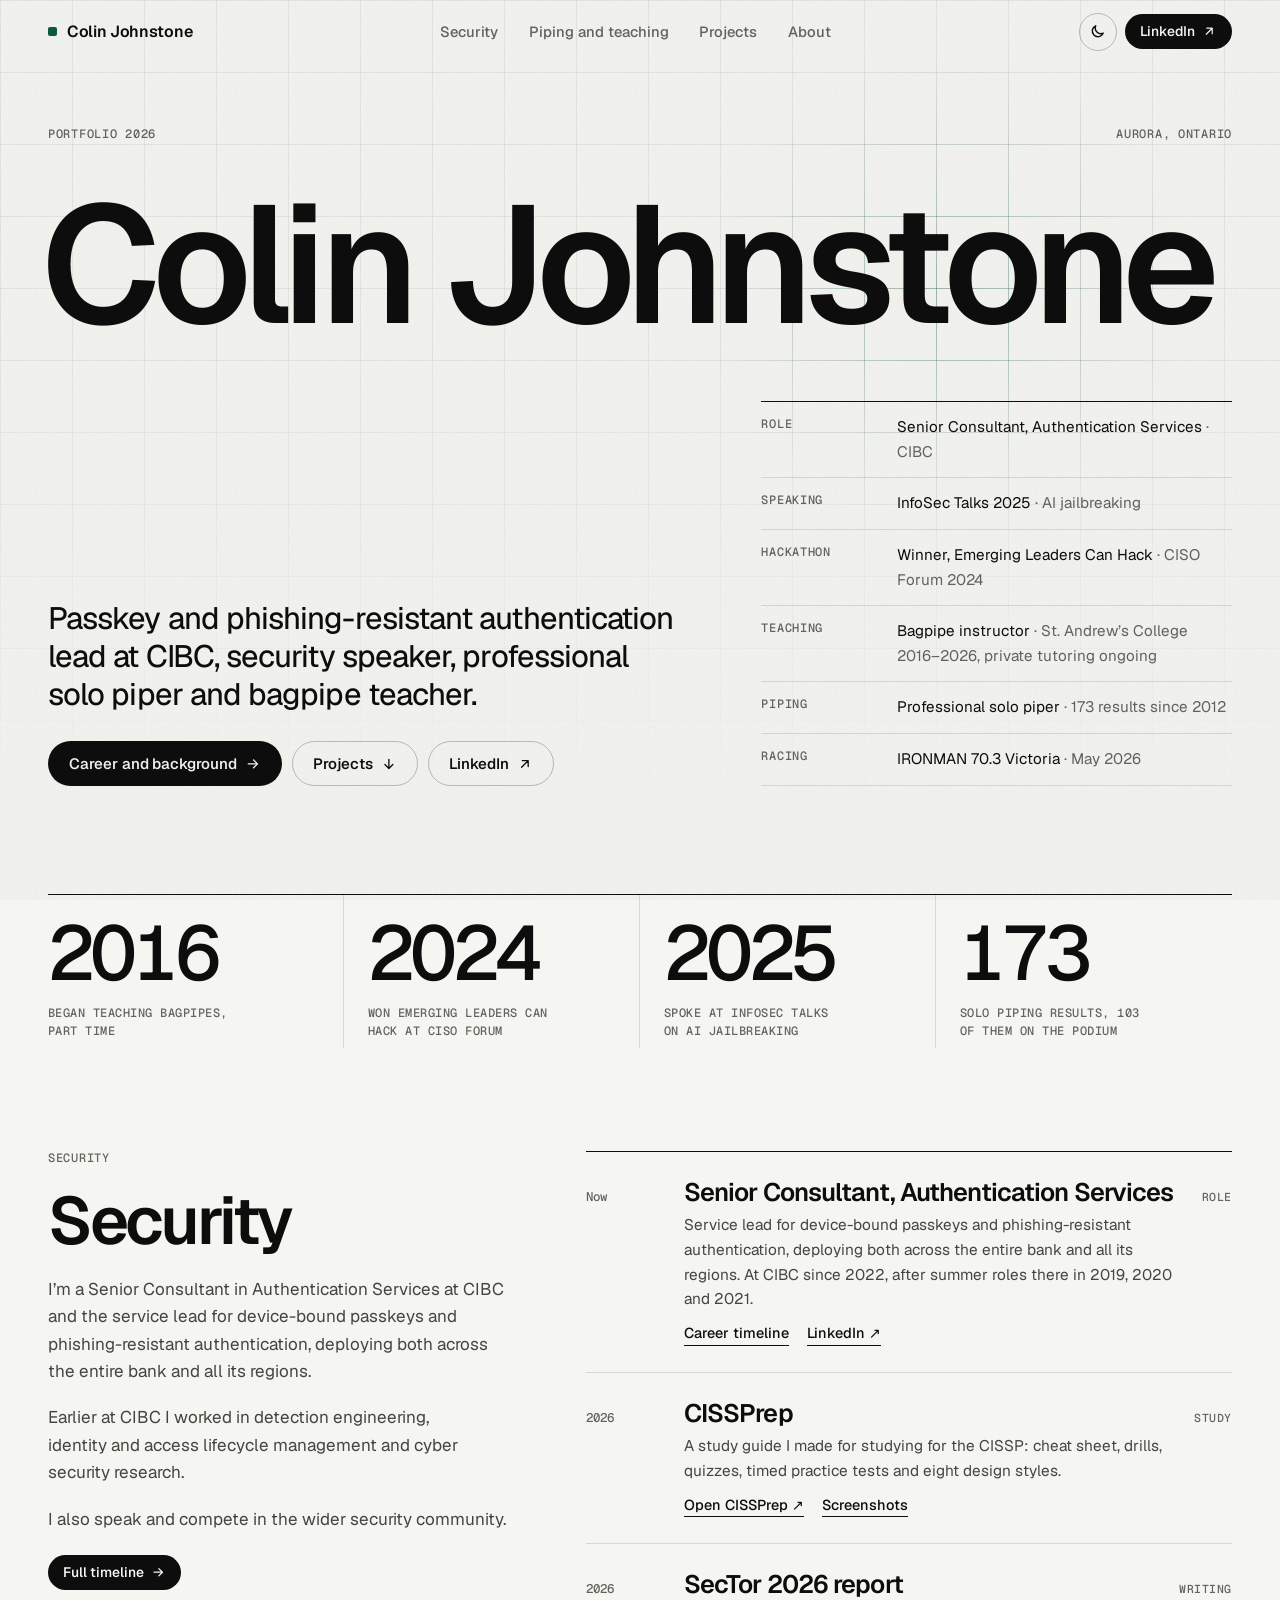
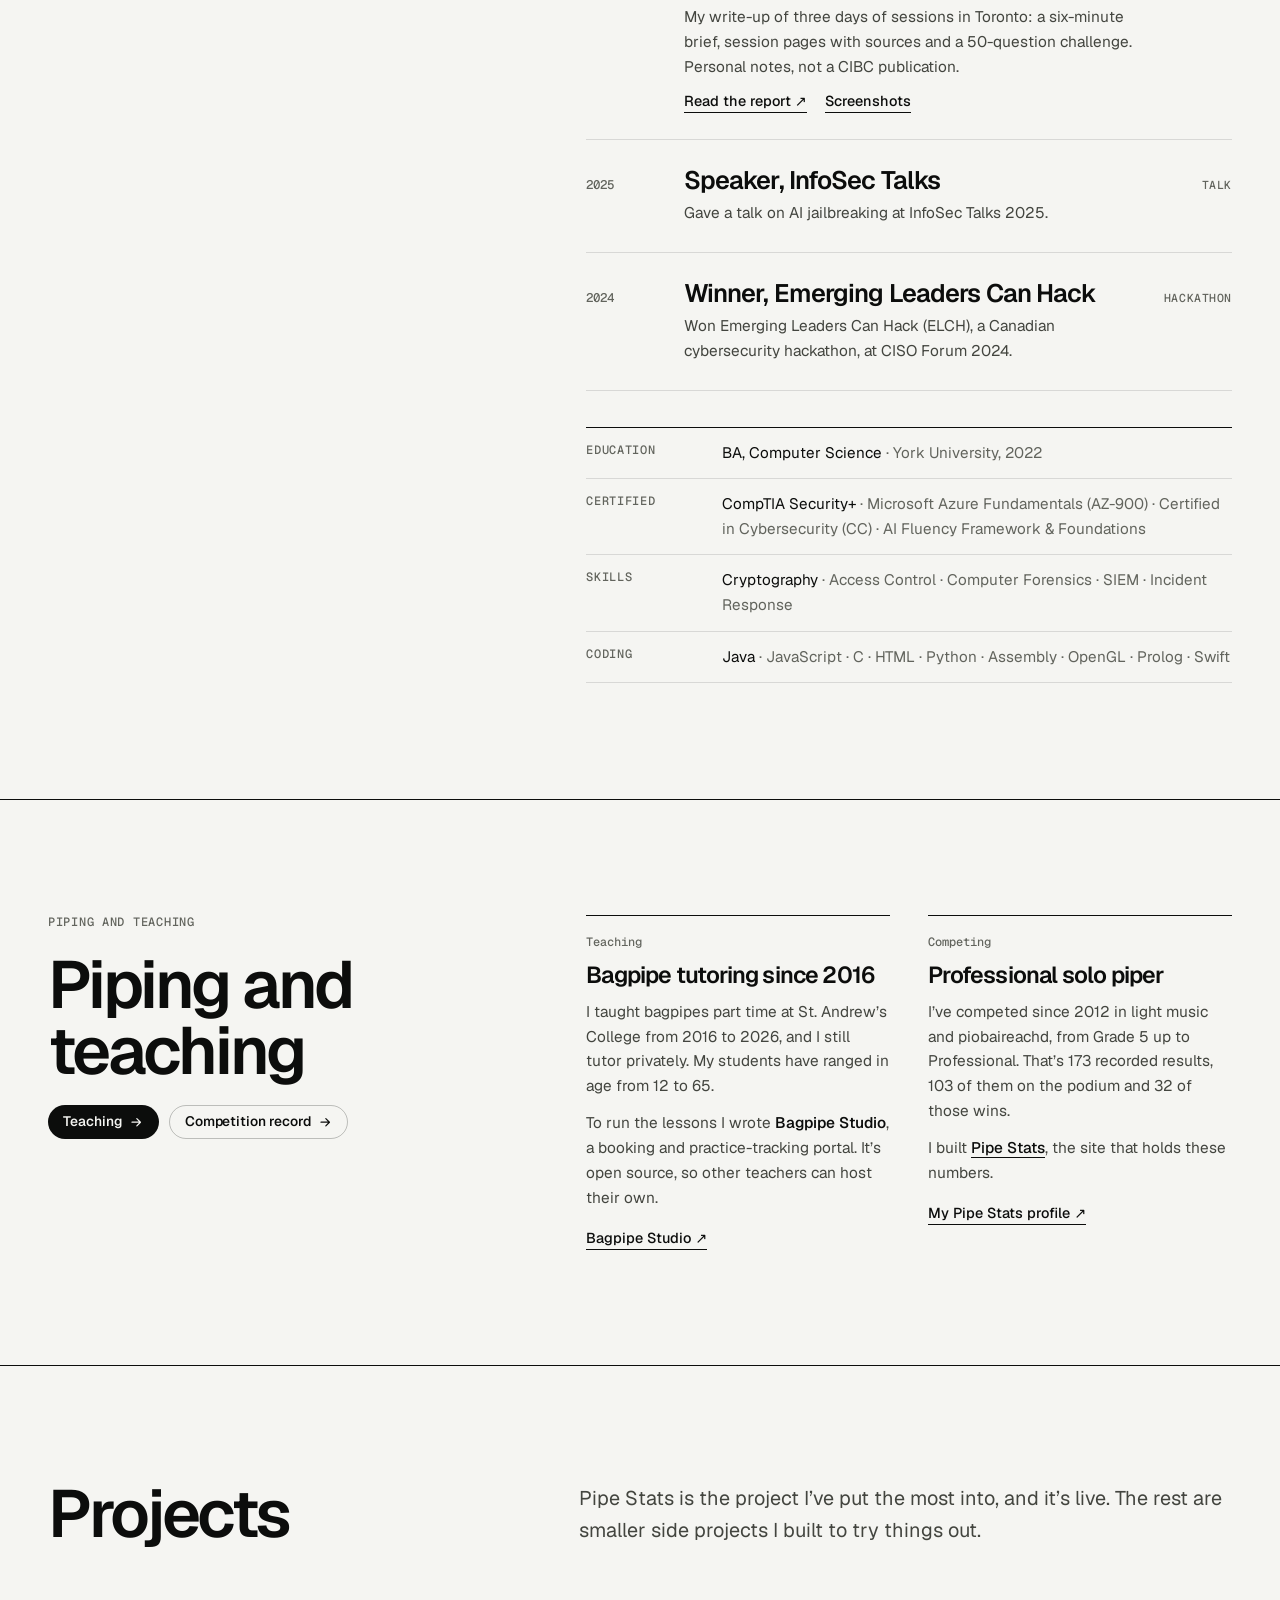
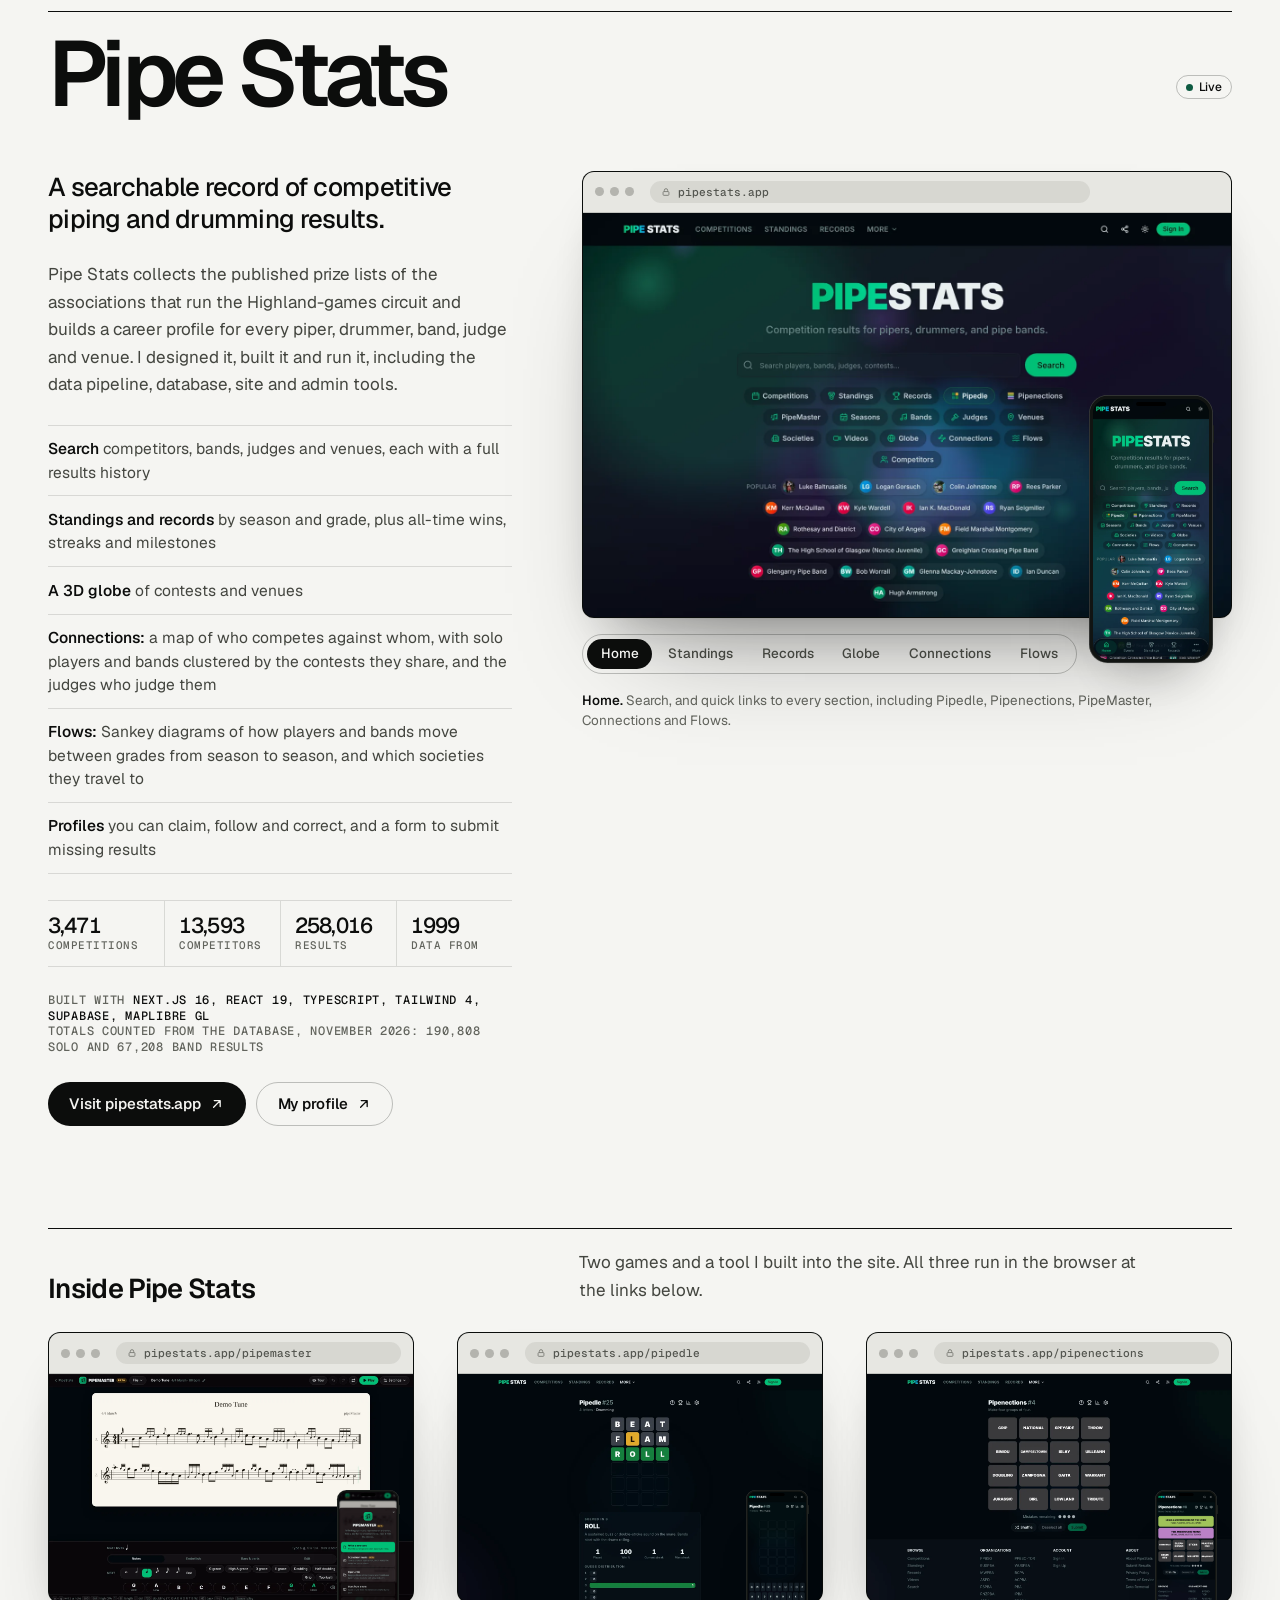
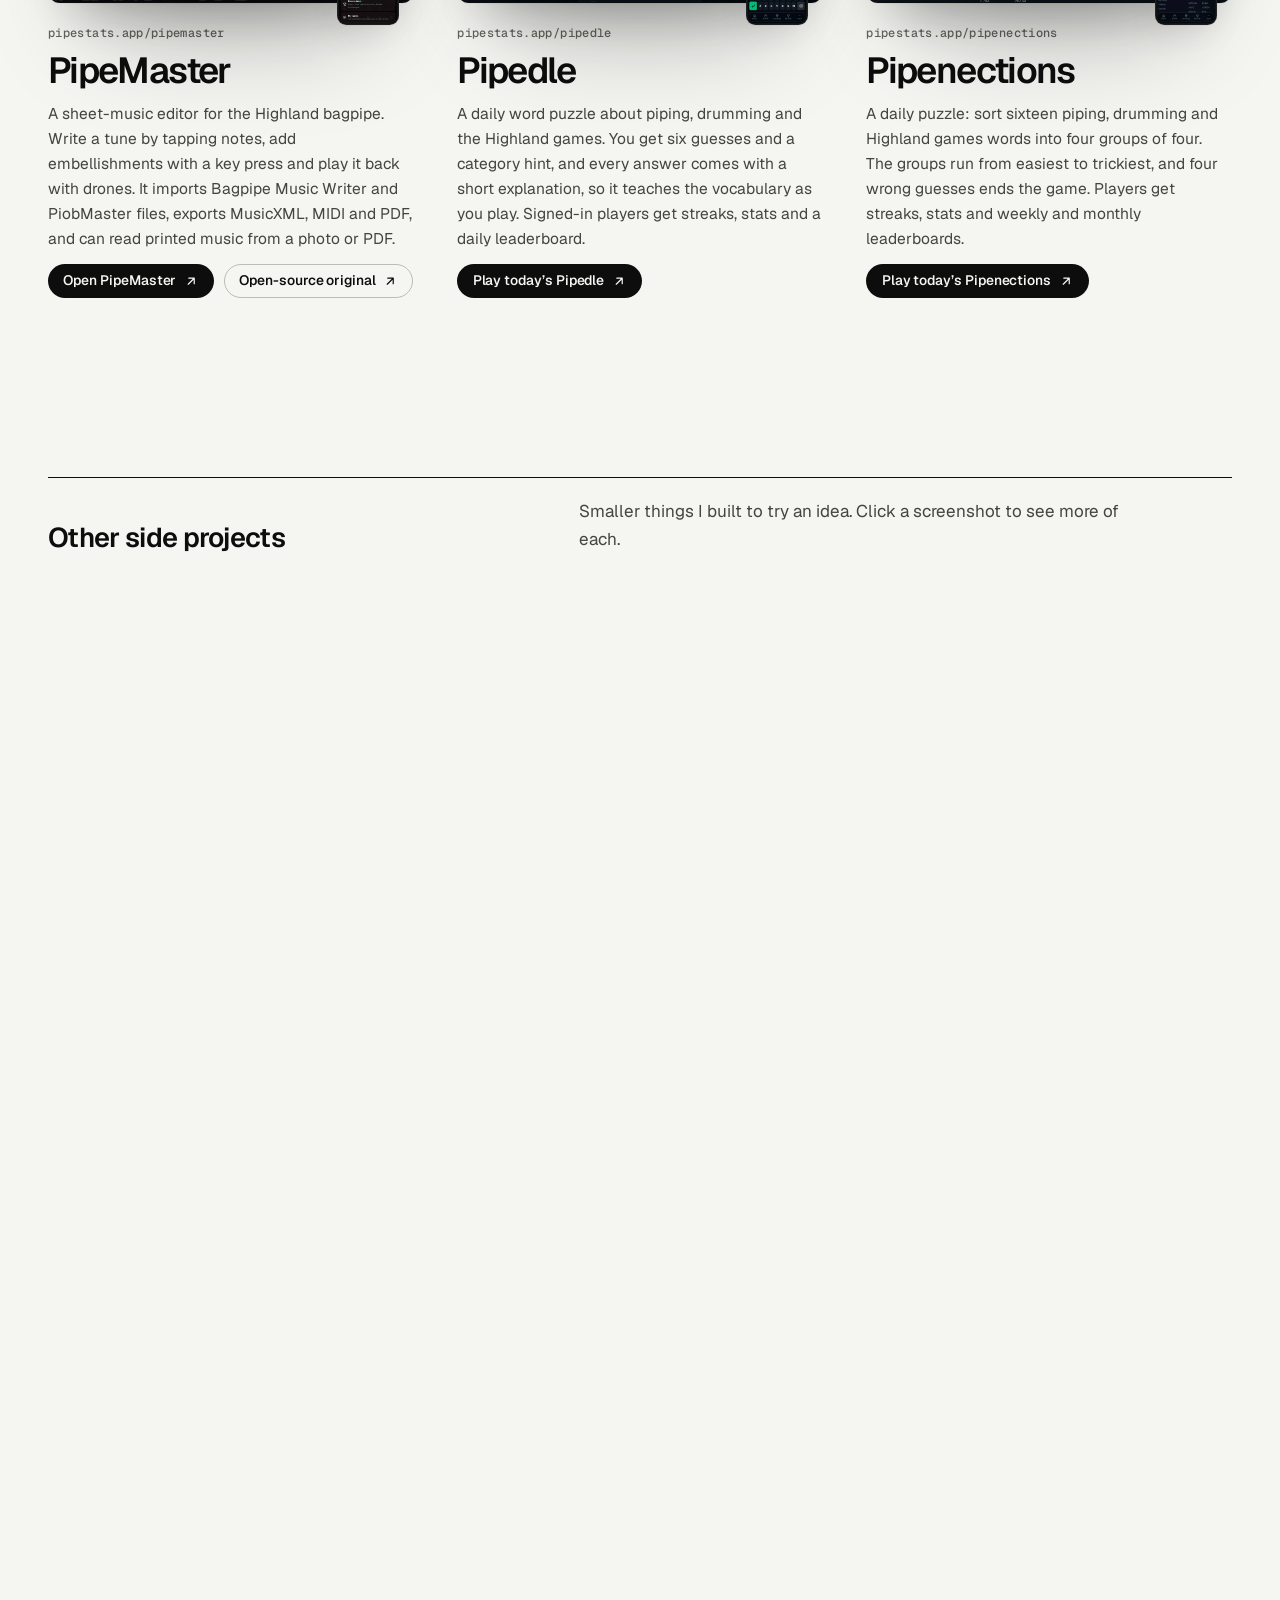
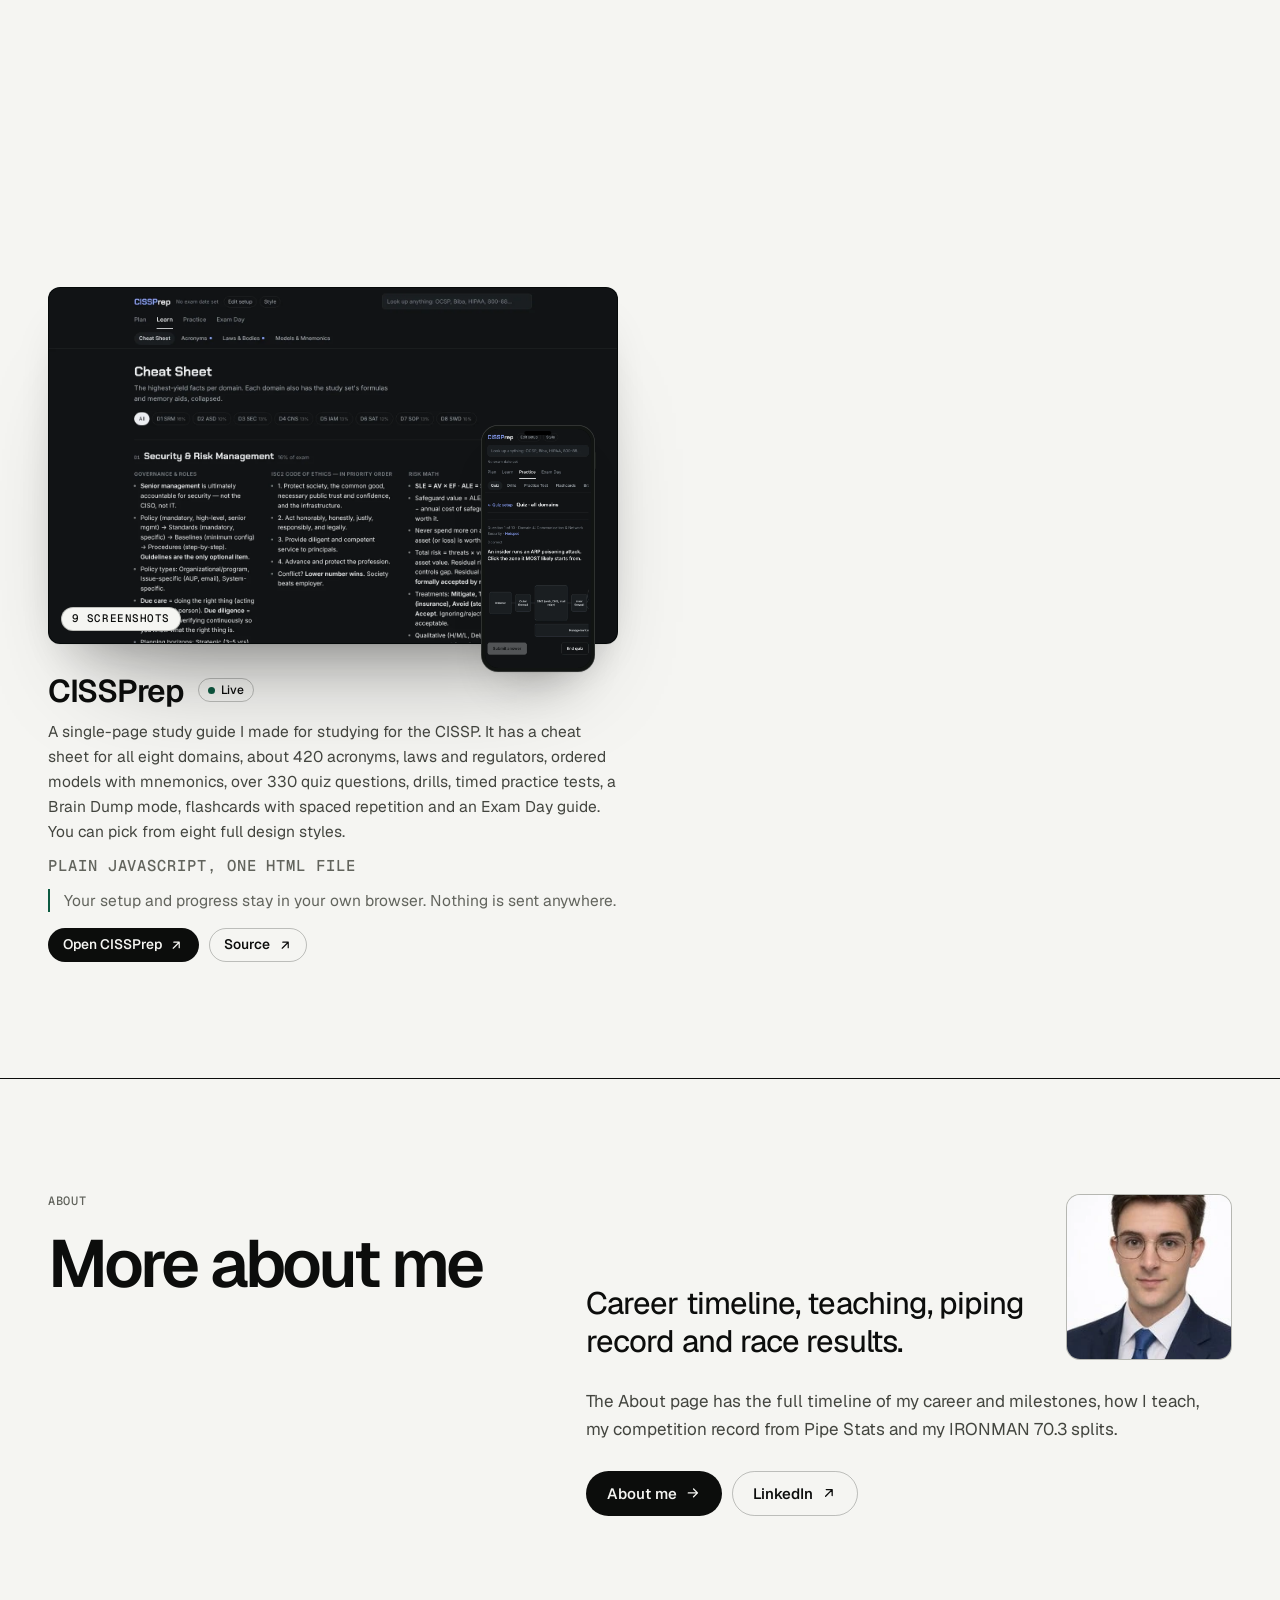
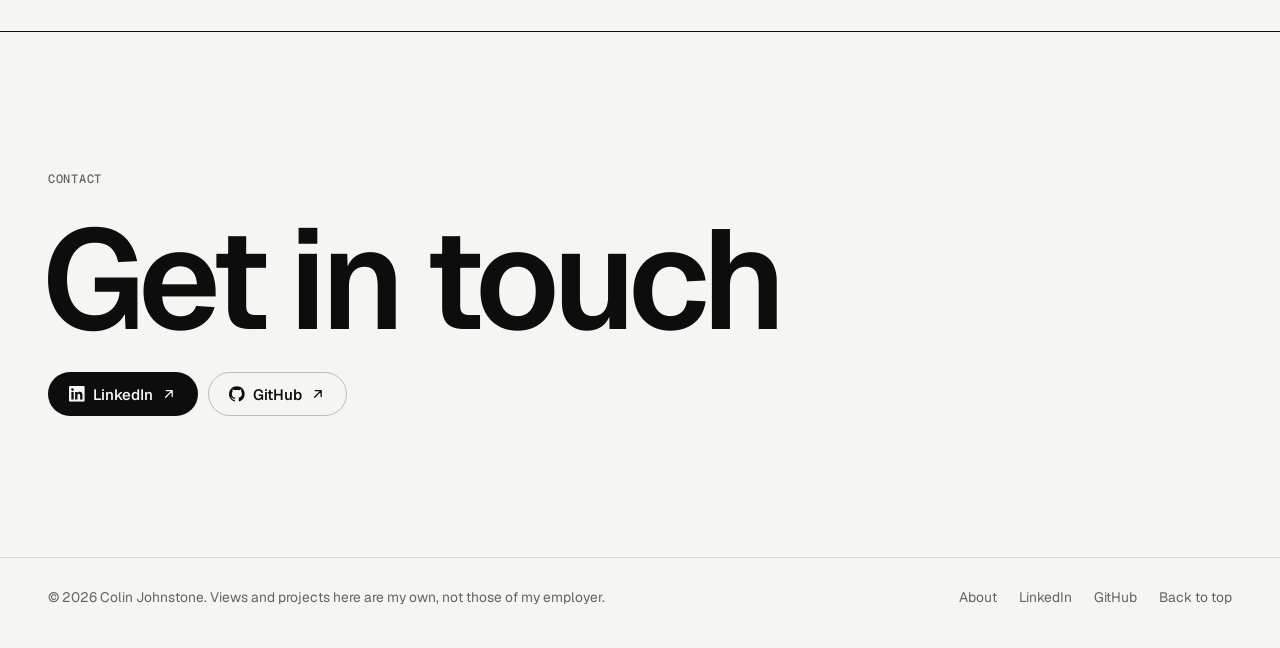
==== commit c14b5bda: "Point the CISSPrep links at the renamed repo Co-Authored-By: Claude Sonnet 5.5 <noreply@anthropic.co" ====
--- a/index.html
+++ b/index.html
@@ -133,7 +133,7 @@
         <li class="reveal">
           <time>2026</time>
           <div><h3>CISSPrep</h3><p>A study guide I made for studying for the CISSP: cheat sheet, drills, quizzes, timed practice tests and eight design styles.</p>
-            <div class="links"><a class="link" href="https://colinjohnstone.github.io/cissp-cram-kit/" target="_blank" rel="noopener">Open CISSPrep ↗</a><a class="link" href="#cissprep">Screenshots</a></div></div>
+            <div class="links"><a class="link" href="https://colinjohnstone.github.io/CISSPrep/" target="_blank" rel="noopener">Open CISSPrep ↗</a><a class="link" href="#cissprep">Screenshots</a></div></div>
           <span class="kind">Study</span>
         </li>
         <li class="reveal">
@@ -430,8 +430,8 @@
           <p class="label">Plain JavaScript, one HTML file</p>
           <p class="note">Your setup and progress stay in your own browser. Nothing is sent anywhere.</p>
           <div class="actions">
-            <a class="btn btn-primary btn-sm" href="https://colinjohnstone.github.io/cissp-cram-kit/" target="_blank" rel="noopener">Open CISSPrep <svg class="arr" aria-hidden="true"><use href="#i-arrow"/></svg></a>
-            <a class="btn btn-ghost btn-sm" href="https://github.com/ColinJohnstone/cissp-cram-kit" target="_blank" rel="noopener">Source <svg class="arr" aria-hidden="true"><use href="#i-arrow"/></svg></a>
+            <a class="btn btn-primary btn-sm" href="https://colinjohnstone.github.io/CISSPrep/" target="_blank" rel="noopener">Open CISSPrep <svg class="arr" aria-hidden="true"><use href="#i-arrow"/></svg></a>
+            <a class="btn btn-ghost btn-sm" href="https://github.com/ColinJohnstone/CISSPrep" target="_blank" rel="noopener">Source <svg class="arr" aria-hidden="true"><use href="#i-arrow"/></svg></a>
           </div>
         </div>
       </article>
